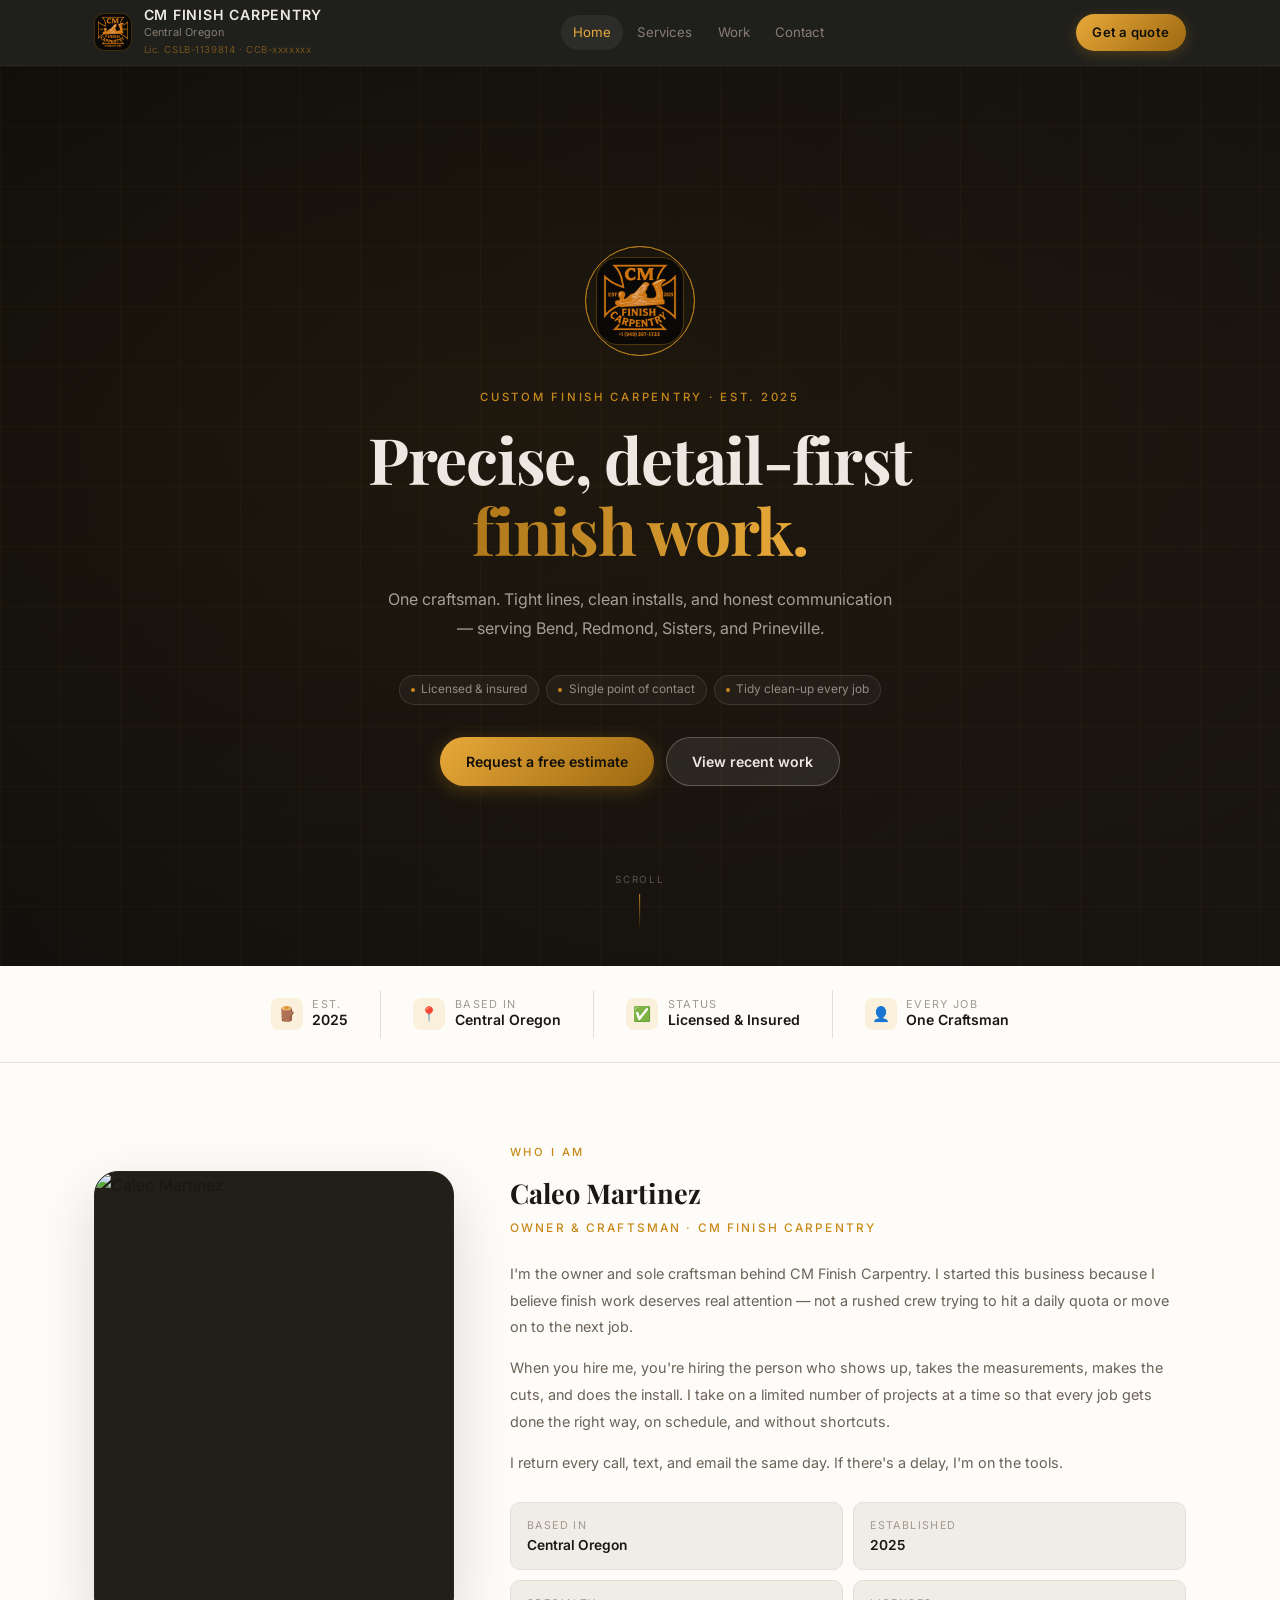
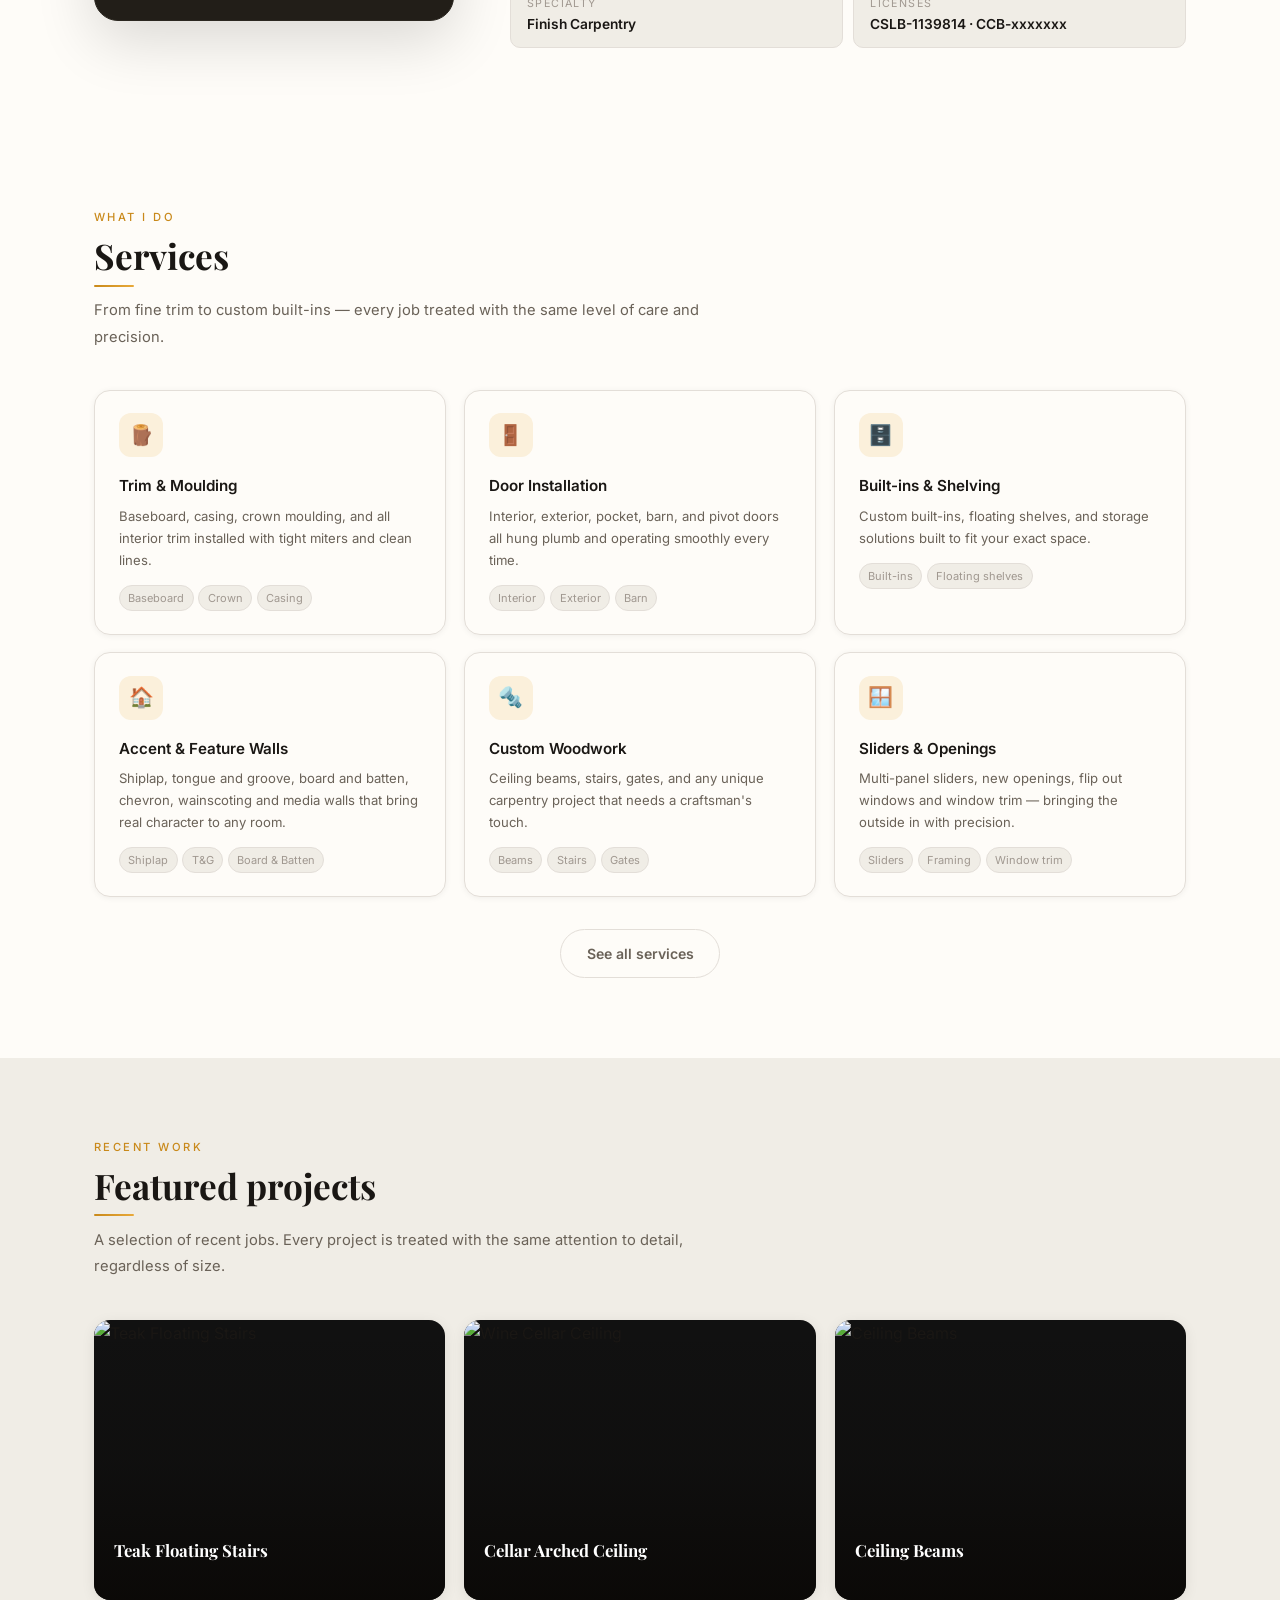
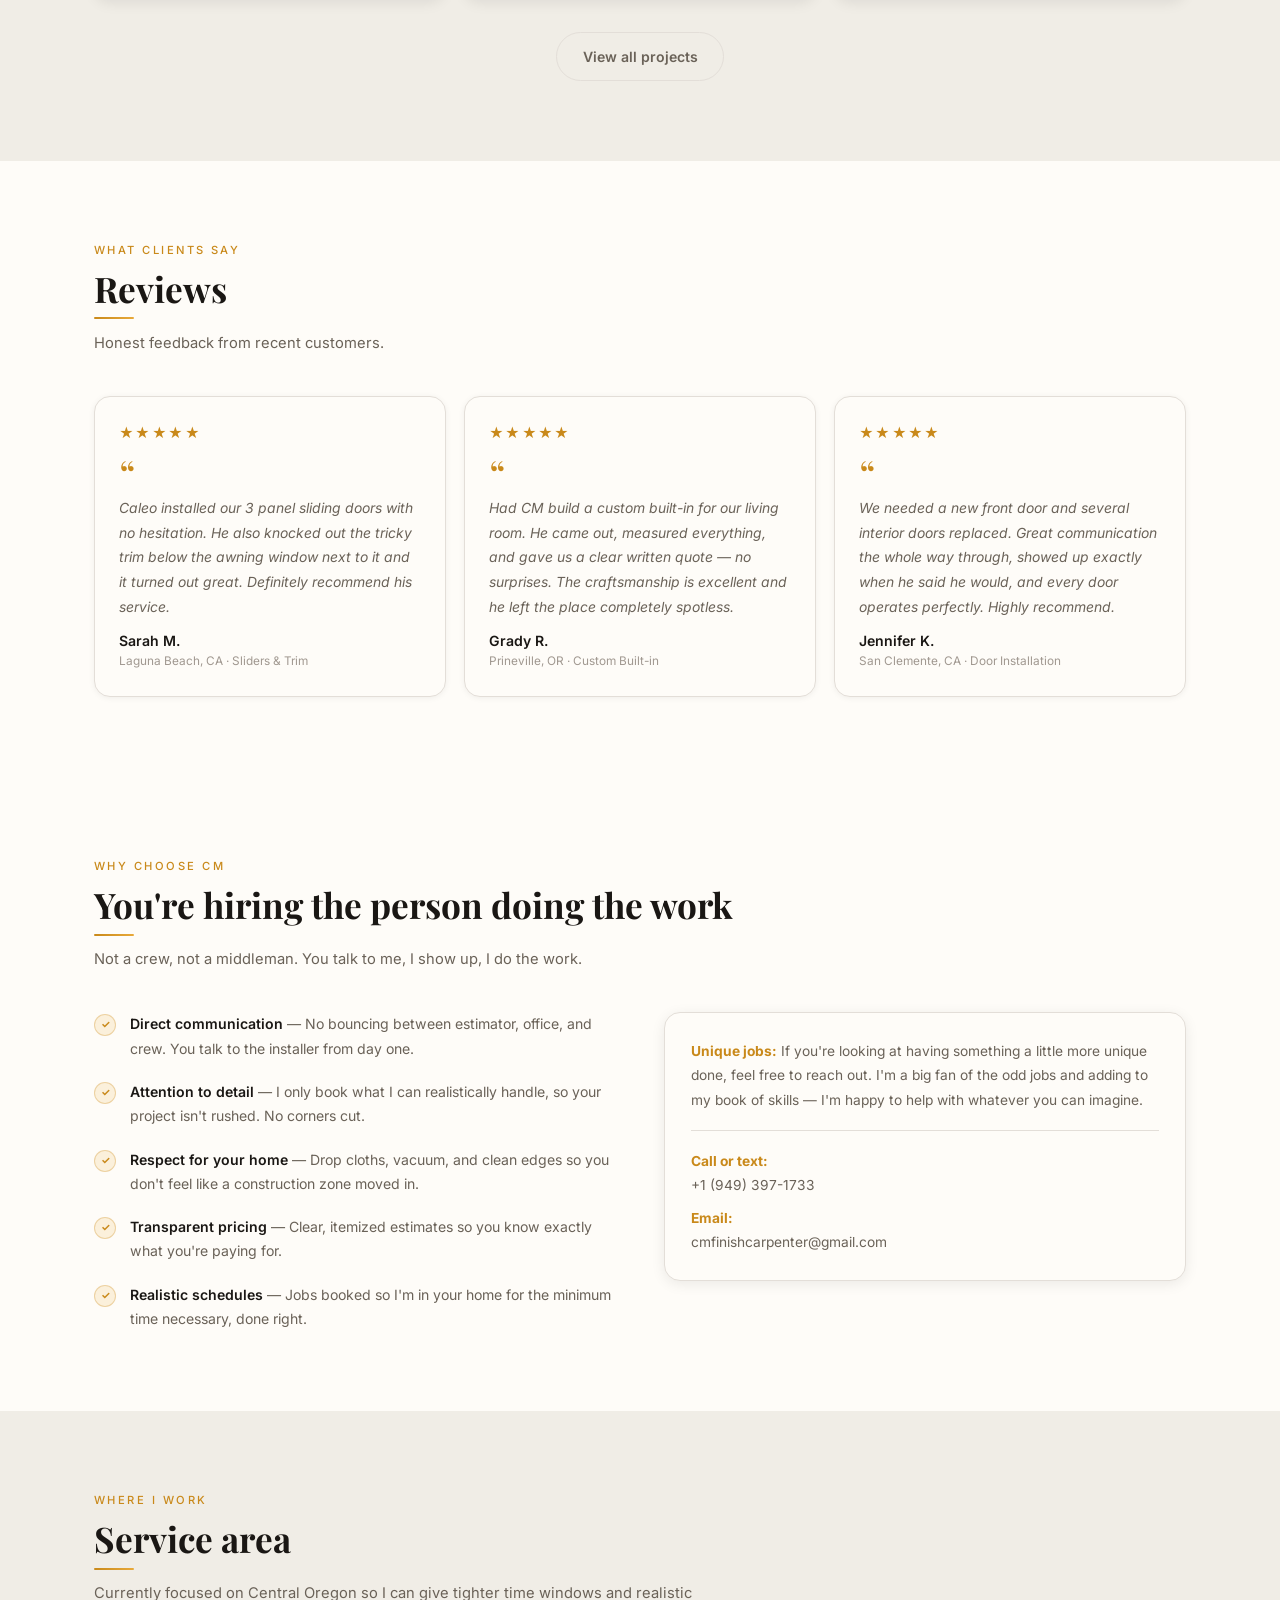
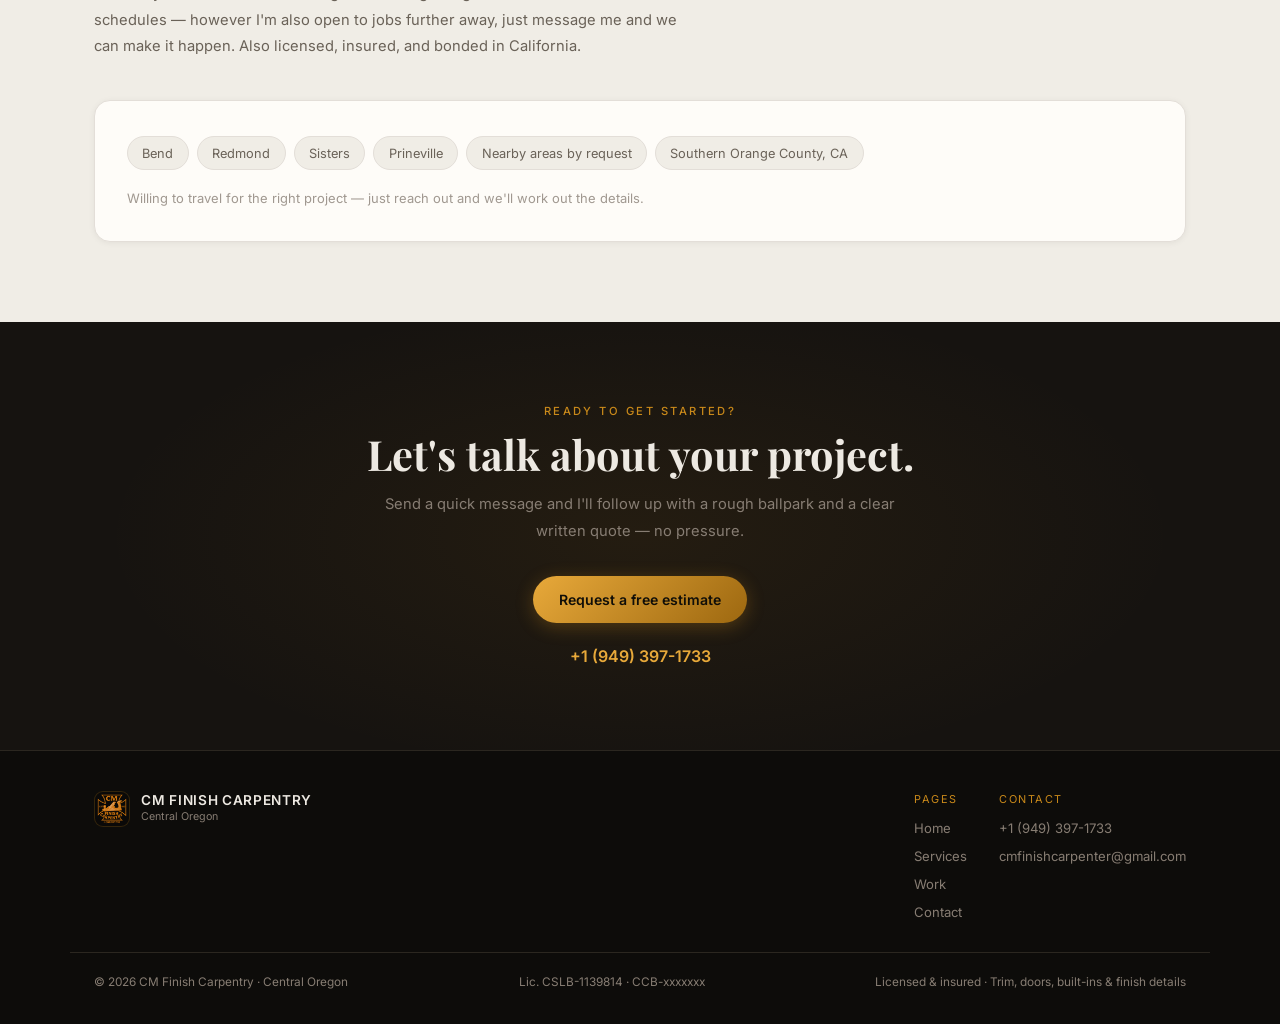
==== index.html @ b4d0bf64 "Add files via upload" ====
<!DOCTYPE html>
<html lang="en">
<head>
  <meta charset="UTF-8" />
  <meta name="viewport" content="width=device-width, initial-scale=1" />
  <title>CM Finish Carpentry | Central Oregon</title>
  <meta name="description" content="CM Finish Carpentry — custom finish carpentry for homes in Bend, Redmond, Sisters, and Prineville. Trim, doors, built-ins, and detail work by a single craftsman." />
  <link rel="icon" type="image/png" href="favicon.png">
  <link rel="icon" type="image/x-icon" href="favicon.ico">
  <link rel="preconnect" href="https://fonts.googleapis.com">
  <link rel="preconnect" href="https://fonts.gstatic.com" crossorigin>
  <link href="https://fonts.googleapis.com/css2?family=Playfair+Display:ital,wght@0,600;0,700;1,600&family=Inter:wght@300;400;500;600&display=swap" rel="stylesheet">
  <link rel="stylesheet" href="style.css">
</head>
<body>

<!-- ── HEADER ── -->
<header class="site-header">
  <div class="nav-inner">
    <a class="nav-brand" href="index.html">
      <div class="nav-brand-logo"><img src="logo.png" alt="CM Finish Carpentry"></div>
      <div>
        <div class="nav-brand-name">CM Finish Carpentry</div>
        <div class="nav-brand-region">Central Oregon</div>
        <div class="nav-brand-lic">Lic. CSLB-1139814 &middot; CCB-xxxxxxx</div>
      </div>
    </a>
    <nav>
      <ul>
        <li><a href="index.html">Home</a></li>
        <li><a href="services.html">Services</a></li>
        <li><a href="portfolio.html">Work</a></li>
        <li><a href="contact.html">Contact</a></li>
      </ul>
    </nav>
    <a href="contact.html" class="nav-cta">Get a quote</a>
    <button class="hamburger" id="hamburger" aria-label="Menu" aria-expanded="false">
      <span></span><span></span><span></span>
    </button>
  </div>
  <div class="mobile-menu" id="mobile-menu">
    <a href="index.html">Home</a>
    <a href="services.html">Services</a>
    <a href="portfolio.html">Work</a>
    <a href="contact.html">Get a Quote</a>
  </div>
</header>

<!-- ── HERO ── -->
<section class="hero">
  <div class="hero-grid-lines"></div>

  <div class="hero-inner">
    <div class="hero-logo-wrap">
      <span class="hero-ring"></span>
      <span class="hero-ring"></span>
      <span class="hero-ring"></span>
      <div class="hero-logo-img">
        <img src="logo.png" alt="CM Finish Carpentry logo">
      </div>
    </div>

    <p class="hero-eyebrow">Custom Finish Carpentry &middot; Est. 2025</p>

    <h1 class="hero-h1">
      <span class="hero-line-1">Precise, detail-first</span>
      <span class="hero-line-2">finish work.</span>
    </h1>

    <p class="hero-sub">
      One craftsman. Tight lines, clean installs, and honest communication —
      serving Bend, Redmond, Sisters, and Prineville.
    </p>

    <div class="hero-pills">
      <span class="hero-pill"><span class="hero-pill-dot"></span>Licensed &amp; insured</span>
      <span class="hero-pill"><span class="hero-pill-dot"></span>Single point of contact</span>
      <span class="hero-pill"><span class="hero-pill-dot"></span>Tidy clean-up every job</span>
    </div>

    <div class="hero-actions">
      <a href="contact.html" class="btn btn-gold btn-gold-pulse">Request a free estimate</a>
      <a href="portfolio.html" class="btn btn-outline-white">View recent work</a>
    </div>
  </div>

  <div class="hero-scroll">
    <span class="scroll-label">Scroll</span>
    <span class="scroll-line"></span>
  </div>
</section>

<!-- ── STATS STRIP ── -->
<div class="stats-strip">
  <div class="stats-inner">
    <div class="stat-item reveal">
      <div class="stat-icon">🪵</div>
      <div>
        <div class="stat-text-label">Est.</div>
        <div class="stat-text-value">2025</div>
      </div>
    </div>
    <div class="stat-item reveal reveal-d1">
      <div class="stat-icon">📍</div>
      <div>
        <div class="stat-text-label">Based in</div>
        <div class="stat-text-value">Central Oregon</div>
      </div>
    </div>
    <div class="stat-item reveal reveal-d2">
      <div class="stat-icon">✅</div>
      <div>
        <div class="stat-text-label">Status</div>
        <div class="stat-text-value">Licensed &amp; Insured</div>
      </div>
    </div>
    <div class="stat-item reveal reveal-d3">
      <div class="stat-icon">👤</div>
      <div>
        <div class="stat-text-label">Every job</div>
        <div class="stat-text-value">One Craftsman</div>
      </div>
    </div>
  </div>
</div>

<!-- ── ABOUT ── -->
<section class="section section--white">
  <div class="container">
    <div class="about-grid">

      <div class="about-photo-wrap reveal">
        <div class="about-photo">
          <img src="images/your-photo.jpg" alt="Caleo Martinez">
        </div>
      </div>

      <div class="reveal reveal-d2">
        <p class="section-label">Who I am</p>
        <div class="about-name">Caleo Martinez</div>
        <div class="about-role">Owner &amp; Craftsman · CM Finish Carpentry</div>

        <p class="about-bio">
          I'm the owner and sole craftsman behind CM Finish Carpentry. I started this business because I believe finish work deserves real attention — not a rushed crew trying to hit a daily quota or move on to the next job.
        </p>
        <p class="about-bio">
          When you hire me, you're hiring the person who shows up, takes the measurements, makes the cuts, and does the install. I take on a limited number of projects at a time so that every job gets done the right way, on schedule, and without shortcuts.
        </p>
        <p class="about-bio">
          I return every call, text, and email the same day. If there's a delay, I'm on the tools.
        </p>

        <div class="about-facts">
          <div class="about-fact">
            <div class="about-fact-label">Based in</div>
            <div class="about-fact-value">Central Oregon</div>
          </div>
          <div class="about-fact">
            <div class="about-fact-label">Established</div>
            <div class="about-fact-value">2025</div>
          </div>
          <div class="about-fact">
            <div class="about-fact-label">Specialty</div>
            <div class="about-fact-value">Finish Carpentry</div>
          </div>
          <div class="about-fact">
            <div class="about-fact-label">Licenses</div>
            <div class="about-fact-value">CSLB-1139814 &middot; CCB-xxxxxxx</div>
          </div>
        </div>
      </div>

    </div>
  </div>
</section>

<!-- ── SERVICES PREVIEW ── -->
<section class="section section--white">
  <div class="container">
    <div class="section-header reveal">
      <p class="section-label">What I do</p>
      <h2 class="section-title">Services</h2>
      <p class="section-sub">From fine trim to custom built-ins — every job treated with the same level of care and precision.</p>
    </div>

    <div class="services-grid">
      <div class="service-card reveal reveal-d1">
        <div class="service-card-icon">🪵</div>
        <div class="service-card-name">Trim &amp; Moulding</div>
        <div class="service-card-desc">Baseboard, casing, crown moulding, and all interior trim installed with tight miters and clean lines.</div>
        <div class="service-card-tags">
          <span class="tag">Baseboard</span><span class="tag">Crown</span><span class="tag">Casing</span>
        </div>
      </div>
      <div class="service-card reveal reveal-d2">
        <div class="service-card-icon">🚪</div>
        <div class="service-card-name">Door Installation</div>
        <div class="service-card-desc">Interior, exterior, pocket, barn, and pivot doors all hung plumb and operating smoothly every time.</div>
        <div class="service-card-tags">
          <span class="tag">Interior</span><span class="tag">Exterior</span><span class="tag">Barn</span>
        </div>
      </div>
      <div class="service-card reveal reveal-d3">
        <div class="service-card-icon">🗄️</div>
        <div class="service-card-name">Built-ins &amp; Shelving</div>
        <div class="service-card-desc">Custom built-ins, floating shelves, and storage solutions built to fit your exact space.</div>
        <div class="service-card-tags">
          <span class="tag">Built-ins</span><span class="tag">Floating shelves</span>
        </div>
      </div>
      <div class="service-card reveal reveal-d1">
        <div class="service-card-icon">🏠</div>
        <div class="service-card-name">Accent &amp; Feature Walls</div>
        <div class="service-card-desc">Shiplap, tongue and groove, board and batten, chevron, wainscoting and media walls that bring real character to any room.</div>
        <div class="service-card-tags">
          <span class="tag">Shiplap</span><span class="tag">T&amp;G</span><span class="tag">Board &amp; Batten</span>
        </div>
      </div>
      <div class="service-card reveal reveal-d2">
        <div class="service-card-icon">🔩</div>
        <div class="service-card-name">Custom Woodwork</div>
        <div class="service-card-desc">Ceiling beams, stairs, gates, and any unique carpentry project that needs a craftsman's touch.</div>
        <div class="service-card-tags">
          <span class="tag">Beams</span><span class="tag">Stairs</span><span class="tag">Gates</span>
        </div>
      </div>
      <div class="service-card reveal reveal-d3">
        <div class="service-card-icon">🪟</div>
        <div class="service-card-name">Sliders &amp; Openings</div>
        <div class="service-card-desc">Multi-panel sliders, new openings, flip out windows and window trim — bringing the outside in with precision.</div>
        <div class="service-card-tags">
          <span class="tag">Sliders</span><span class="tag">Framing</span><span class="tag">Window trim</span>
        </div>
      </div>
    </div>

    <div style="text-align:center; margin-top:2rem;" class="reveal">
      <a href="services.html" class="btn btn-outline-dark">See all services</a>
    </div>
  </div>
</section>

<!-- ── FEATURED WORK ── -->
<section class="section section--alt">
  <div class="container">
    <div class="section-header reveal">
      <p class="section-label">Recent work</p>
      <h2 class="section-title">Featured projects</h2>
      <p class="section-sub">A selection of recent jobs. Every project is treated with the same attention to detail, regardless of size.</p>
    </div>

    <div class="featured-grid">
      <a href="portfolio.html" class="featured-card reveal reveal-d1">
        <img class="featured-card-img" src="images/firststair.jpg" alt="Teak Floating Stairs">
        <div class="featured-card-overlay">
          <div class="featured-card-title">Teak Floating Stairs</div>
          <div class="featured-card-sub">Lock-mitered teak treads with West System epoxy</div>
        </div>
        <div class="featured-card-arrow">→</div>
      </a>
      <a href="portfolio.html" class="featured-card reveal reveal-d2">
        <img class="featured-card-img" src="images/cellar-left.jpg" alt="Wine Cellar Ceiling">
        <div class="featured-card-overlay">
          <div class="featured-card-title">Cellar Arched Ceiling</div>
          <div class="featured-card-sub">White oak tongue &amp; groove arched ceiling</div>
        </div>
        <div class="featured-card-arrow">→</div>
      </a>
      <a href="portfolio.html" class="featured-card reveal reveal-d3">
        <img class="featured-card-img" src="images/beam-second.jpg" alt="Ceiling Beams">
        <div class="featured-card-overlay">
          <div class="featured-card-title">Ceiling Beams</div>
          <div class="featured-card-sub">Stain-grade Douglas fir with compound miters</div>
        </div>
        <div class="featured-card-arrow">→</div>
      </a>
    </div>

    <div style="text-align:center; margin-top:2rem;" class="reveal">
      <a href="portfolio.html" class="btn btn-outline-dark">View all projects</a>
    </div>
  </div>
</section>

<!-- ── TESTIMONIALS ── -->
<section class="section section--white">
  <div class="container">
    <div class="section-header reveal">
      <p class="section-label">What clients say</p>
      <h2 class="section-title">Reviews</h2>
      <p class="section-sub">Honest feedback from recent customers.</p>
    </div>

    <div class="testimonials-grid">

      <div class="testimonial-card reveal reveal-d1">
        <div class="stars">★★★★★</div>
        <p class="testimonial-quote">Caleo installed our 3 panel sliding doors with no hesitation. He also knocked out the tricky trim below the awning window next to it and it turned out great. Definitely recommend his service.</p>
        <div>
          <div class="testimonial-name">Sarah M.</div>
          <div class="testimonial-detail">Laguna Beach, CA &middot; Sliders &amp; Trim</div>
        </div>
      </div>

      <div class="testimonial-card reveal reveal-d2">
        <div class="stars">★★★★★</div>
        <p class="testimonial-quote">Had CM build a custom built-in for our living room. He came out, measured everything, and gave us a clear written quote — no surprises. The craftsmanship is excellent and he left the place completely spotless.</p>
        <div>
          <div class="testimonial-name">Grady R.</div>
          <div class="testimonial-detail">Prineville, OR &middot; Custom Built-in</div>
        </div>
      </div>

      <div class="testimonial-card reveal reveal-d3">
        <div class="stars">★★★★★</div>
        <p class="testimonial-quote">We needed a new front door and several interior doors replaced. Great communication the whole way through, showed up exactly when he said he would, and every door operates perfectly. Highly recommend.</p>
        <div>
          <div class="testimonial-name">Jennifer K.</div>
          <div class="testimonial-detail">San Clemente, CA &middot; Door Installation</div>
        </div>
      </div>

    </div>
  </div>
</section>

<!-- ── WHY CM ── -->
<section class="section section--white">
  <div class="container">
    <div class="section-header reveal">
      <p class="section-label">Why choose CM</p>
      <h2 class="section-title">You're hiring the person doing the work</h2>
      <p class="section-sub">Not a crew, not a middleman. You talk to me, I show up, I do the work.</p>
    </div>

    <div class="why-grid">
      <ul class="check-list">
        <li class="reveal">
          <span class="check-icon">✓</span>
          <span><strong>Direct communication</strong> — No bouncing between estimator, office, and crew. You talk to the installer from day one.</span>
        </li>
        <li class="reveal reveal-d1">
          <span class="check-icon">✓</span>
          <span><strong>Attention to detail</strong> — I only book what I can realistically handle, so your project isn't rushed. No corners cut.</span>
        </li>
        <li class="reveal reveal-d2">
          <span class="check-icon">✓</span>
          <span><strong>Respect for your home</strong> — Drop cloths, vacuum, and clean edges so you don't feel like a construction zone moved in.</span>
        </li>
        <li class="reveal reveal-d3">
          <span class="check-icon">✓</span>
          <span><strong>Transparent pricing</strong> — Clear, itemized estimates so you know exactly what you're paying for.</span>
        </li>
        <li class="reveal reveal-d4">
          <span class="check-icon">✓</span>
          <span><strong>Realistic schedules</strong> — Jobs booked so I'm in your home for the minimum time necessary, done right.</span>
        </li>
      </ul>

      <div class="aside-box reveal reveal-d2">
        <p><strong>Unique jobs:</strong> If you're looking at having something a little more unique done, feel free to reach out.
          I'm a big fan of the odd jobs and adding to my book of skills — I'm happy to help with whatever you can imagine.</p>
        <div class="aside-divider"></div>
        <p>
          <strong>Call or text:</strong><br>
          <a href="tel:+19493971733" style="color:var(--muted);">+1 (949) 397-1733</a>
        </p>
        <p style="margin-top:0.5rem;">
          <strong>Email:</strong><br>
          <a href="mailto:cmfinishcarpenter@gmail.com" style="color:var(--muted);">cmfinishcarpenter@gmail.com</a>
        </p>
      </div>
    </div>
  </div>
</section>

<!-- ── SERVICE AREA ── -->
<section class="section section--alt">
  <div class="container">
    <div class="section-header reveal">
      <p class="section-label">Where I work</p>
      <h2 class="section-title">Service area</h2>
      <p class="section-sub">Currently focused on Central Oregon so I can give tighter time windows and realistic schedules — however I'm also open to jobs further away, just message me and we can make it happen. Also licensed, insured, and bonded in California.</p>
    </div>

    <div class="area-block reveal">
      <div class="area-badges">
        <span class="area-badge">Bend</span>
        <span class="area-badge">Redmond</span>
        <span class="area-badge">Sisters</span>
        <span class="area-badge">Prineville</span>
        <span class="area-badge">Nearby areas by request</span>
        <span class="area-badge">Southern Orange County, CA</span>
      </div>
      <p class="area-note">Willing to travel for the right project — just reach out and we'll work out the details.</p>
    </div>
  </div>
</section>

<!-- ── CTA BANNER ── -->
<section class="cta-banner">
  <div class="container">
    <p class="section-label" style="color:var(--gold);">Ready to get started?</p>
    <h2 class="cta-title reveal">Let's talk about your project.</h2>
    <p class="cta-sub reveal">Send a quick message and I'll follow up with a rough ballpark and a clear written quote — no pressure.</p>
    <div class="reveal">
      <a href="contact.html" class="btn btn-gold btn-gold-pulse">Request a free estimate</a>
      <a href="tel:+19493971733" class="cta-phone">+1 (949) 397-1733</a>
    </div>
  </div>
</section>

<!-- ── FOOTER ── -->
<footer>
  <div class="footer-inner">
    <div>
      <div class="footer-brand">
        <div class="footer-logo"><img src="logo.png" alt="CM Finish Carpentry"></div>
        <div>
          <div class="footer-brand-name">CM Finish Carpentry</div>
          <div class="footer-brand-region">Central Oregon</div>
        </div>
      </div>
    </div>
    <div class="footer-links">
      <div class="footer-links-title">Pages</div>
      <a href="index.html">Home</a>
      <a href="services.html">Services</a>
      <a href="portfolio.html">Work</a>
      <a href="contact.html">Contact</a>
    </div>
    <div class="footer-contact">
      <div class="footer-contact-title">Contact</div>
      <a href="tel:+19493971733">+1 (949) 397-1733</a>
      <a href="mailto:cmfinishcarpenter@gmail.com">cmfinishcarpenter@gmail.com</a>
    </div>
  </div>
  <div class="footer-bottom">
    <span>&copy; <span id="year"></span> CM Finish Carpentry &middot; Central Oregon</span>
    <span>Lic. CSLB-1139814 &middot; CCB-xxxxxxx</span>
    <span>Licensed &amp; insured &middot; Trim, doors, built-ins &amp; finish details</span>
  </div>
</footer>

<script src="main.js"></script>
</body>
</html>
---- style.css ----
/* ═══════════════════════════════════════════════
   CM Finish Carpentry — style.css
   ═══════════════════════════════════════════════ */

:root {
  /* Light surfaces */
  --bg:        #F8F5F0;
  --bg-alt:    #F0EDE6;
  --surface:   #FEFCF8;

  /* Dark (nav, hero, footer) */
  --dark:      #0D0C0A;
  --dark-2:    #161310;
  --dark-3:    #221E18;
  --dark-4:    #2E2920;

  /* Text */
  --text:      #1A1714;
  --muted:     #6A6258;
  --subtle:    #A09890;
  --on-dark:   #EDE9E2;
  --muted-dk:  #877D73;

  /* Gold — pulled directly from logo */
  --gold:      #C9891A;
  --gold-lt:   #E8A93A;
  --gold-dk:   #9D6810;
  --gold-pale: #FBF0DB;

  /* Borders */
  --border:    #E3DED8;
  --border-dk: #2B2720;

  /* Shadows */
  --sh-xs: 0 1px 6px  rgba(0,0,0,.06);
  --sh-sm: 0 3px 14px rgba(0,0,0,.08);
  --sh:    0 8px 32px rgba(0,0,0,.10);
  --sh-lg: 0 20px 60px rgba(0,0,0,.14);

  /* Shape */
  --r:    16px;
  --r-sm: 10px;
  --r-lg: 24px;

  /* Layout */
  --max: 1140px;
  --nav-h: 66px;
}

/* ── RESET ── */
*, *::before, *::after { box-sizing: border-box; margin: 0; padding: 0; }
html { scroll-behavior: smooth; font-size: 16px; }
body {
  font-family: 'Inter', system-ui, sans-serif;
  background: var(--bg);
  color: var(--text);
  line-height: 1.65;
  -webkit-font-smoothing: antialiased;
  overflow-x: hidden;
}
img { max-width: 100%; display: block; }
a   { color: inherit; text-decoration: none; }

/* ── TYPOGRAPHY ── */
.serif { font-family: 'Playfair Display', serif; }

h1, h2, h3 {
  font-family: 'Playfair Display', serif;
  font-weight: 700;
  line-height: 1.15;
}

/* ── LAYOUT ── */
.container {
  max-width: var(--max);
  margin: 0 auto;
  padding-inline: 1.5rem;
}

.section { padding: 5rem 0; }
.section--alt { background: var(--bg-alt); }
.section--white { background: var(--surface); }

.section-label {
  font-size: 0.7rem;
  font-weight: 500;
  text-transform: uppercase;
  letter-spacing: 0.22em;
  color: var(--gold);
  margin-bottom: 0.6rem;
}

.section-title {
  font-size: clamp(1.6rem, 3.5vw, 2.2rem);
  color: var(--text);
  margin-bottom: 0.65rem;
  position: relative;
  display: inline-block;
}

.section-title::after {
  content: '';
  display: block;
  height: 2px;
  width: 0;
  background: linear-gradient(90deg, var(--gold), var(--gold-lt));
  border-radius: 2px;
  margin-top: 0.5rem;
  transition: width 0.7s ease 0.25s;
}

.section-title.in::after { width: 2.5rem; }

.section-sub {
  font-size: 0.92rem;
  color: var(--muted);
  max-width: 38rem;
  line-height: 1.8;
}

.section-header { margin-bottom: 2.5rem; }

/* ── BUTTONS ── */
.btn {
  display: inline-flex;
  align-items: center;
  gap: 0.45rem;
  padding: 0.75rem 1.6rem;
  border-radius: 999px;
  font-size: 0.88rem;
  font-weight: 600;
  font-family: 'Inter', sans-serif;
  cursor: pointer;
  border: none;
  transition: transform 0.14s ease, box-shadow 0.14s ease, background 0.14s ease;
  white-space: nowrap;
}

.btn-gold {
  background: linear-gradient(135deg, var(--gold-lt) 0%, var(--gold-dk) 100%);
  color: #100e08;
  box-shadow: 0 4px 18px rgba(201,137,26,.30);
}
.btn-gold:hover {
  transform: translateY(-2px);
  box-shadow: 0 8px 28px rgba(201,137,26,.48);
}

.btn-gold-pulse {
  animation: btnPulse 2.5s ease-in-out infinite;
}
@keyframes btnPulse {
  0%, 100% { box-shadow: 0 4px 18px rgba(201,137,26,.30); }
  50%       { box-shadow: 0 4px 28px rgba(201,137,26,.60); }
}

.btn-outline-dark {
  background: transparent;
  border: 1.5px solid var(--border);
  color: var(--muted);
}
.btn-outline-dark:hover {
  border-color: var(--gold);
  color: var(--text);
  background: var(--gold-pale);
}

.btn-outline-white {
  background: rgba(255,255,255,0.08);
  border: 1.5px solid rgba(237,233,226,.25);
  color: var(--on-dark);
  backdrop-filter: blur(4px);
}
.btn-outline-white:hover {
  background: rgba(255,255,255,0.14);
  border-color: var(--gold-lt);
  color: #fff;
}

.btn-ghost-gold {
  background: transparent;
  border: 1.5px solid var(--gold);
  color: var(--gold);
}
.btn-ghost-gold:hover {
  background: var(--gold);
  color: #100e08;
}

/* ── HEADER ── */
.site-header {
  position: sticky;
  top: 0;
  z-index: 200;
  height: var(--nav-h);
  background: rgba(13,12,10,.92);
  border-bottom: 1px solid var(--border-dk);
  backdrop-filter: blur(18px);
  -webkit-backdrop-filter: blur(18px);
  transition: background 0.3s;
}

.site-header.scrolled {
  background: rgba(13,12,10,.98);
}

.nav-inner {
  max-width: var(--max);
  margin: 0 auto;
  padding-inline: 1.5rem;
  height: 100%;
  display: flex;
  align-items: center;
  justify-content: space-between;
  gap: 1rem;
}

.nav-brand {
  display: flex;
  align-items: center;
  gap: 0.72rem;
  flex-shrink: 0;
}

.nav-brand-logo {
  width: 38px;
  height: 38px;
  border-radius: 10px;
  overflow: hidden;
  border: 1px solid rgba(201,137,26,.28);
  background: #0a0908;
  flex-shrink: 0;
}
.nav-brand-logo img { width: 100%; height: 100%; object-fit: contain; }

.nav-brand-name {
  font-size: 0.88rem;
  font-weight: 600;
  letter-spacing: 0.055em;
  text-transform: uppercase;
  color: var(--on-dark);
  line-height: 1.2;
}

.nav-brand-region {
  font-size: 0.68rem;
  color: var(--muted-dk);
  letter-spacing: 0.02em;
}

.nav-brand-lic {
  font-size: 0.6rem;
  color: rgba(201,137,26,.5);
  letter-spacing: 0.06em;
  margin-top: 0.05rem;
}

nav ul {
  list-style: none;
  display: flex;
  gap: 0.1rem;
}

nav a {
  display: block;
  padding: 0.38rem 0.75rem;
  border-radius: 999px;
  font-size: 0.83rem;
  color: var(--muted-dk);
  transition: color 0.15s, background 0.15s;
}

nav a:hover, nav a.active {
  color: var(--on-dark);
  background: rgba(255,255,255,.06);
}

nav a.active { color: var(--gold-lt); }

.nav-cta {
  padding: 0.46rem 1.05rem;
  border-radius: 999px;
  border: none;
  background: linear-gradient(135deg, var(--gold-lt), var(--gold-dk));
  color: #0f0e08;
  font-size: 0.82rem;
  font-weight: 600;
  font-family: 'Inter', sans-serif;
  cursor: pointer;
  letter-spacing: 0.02em;
  box-shadow: 0 3px 14px rgba(201,137,26,.28);
  transition: transform 0.12s, box-shadow 0.12s;
  white-space: nowrap;
  flex-shrink: 0;
}
.nav-cta:hover {
  transform: translateY(-1px);
  box-shadow: 0 6px 22px rgba(201,137,26,.44);
}

/* Hamburger */
.hamburger {
  display: none;
  flex-direction: column;
  gap: 5px;
  cursor: pointer;
  padding: 0.4rem;
  border: none;
  background: none;
  flex-shrink: 0;
}
.hamburger span {
  display: block;
  width: 22px;
  height: 2px;
  background: var(--on-dark);
  border-radius: 2px;
  transition: all 0.24s;
}
.hamburger.open span:nth-child(1) { transform: translateY(7px) rotate(45deg); }
.hamburger.open span:nth-child(2) { opacity: 0; transform: scaleX(0); }
.hamburger.open span:nth-child(3) { transform: translateY(-7px) rotate(-45deg); }

.mobile-menu {
  display: none;
  flex-direction: column;
  background: var(--dark-2);
  border-bottom: 1px solid var(--border-dk);
  padding: 0.75rem 1.5rem 1.1rem;
}
.mobile-menu.open { display: flex; }
.mobile-menu a {
  display: block;
  padding: 0.65rem 0;
  font-size: 0.9rem;
  color: var(--muted-dk);
  border-bottom: 1px solid var(--border-dk);
  transition: color 0.14s;
}
.mobile-menu a:hover, .mobile-menu a.active { color: var(--gold-lt); }
.mobile-menu a:last-child { border-bottom: none; }

/* ── HERO (Homepage) ── */
.hero {
  position: relative;
  min-height: 100vh;
  min-height: 100svh;
  display: flex;
  flex-direction: column;
  align-items: center;
  justify-content: center;
  text-align: center;
  overflow: hidden;
  background: var(--dark);
}

/* Animated background */
.hero::before {
  content: '';
  position: absolute;
  inset: 0;
  background:
    radial-gradient(ellipse 80% 60% at 20% 20%, rgba(201,137,26,.07) 0%, transparent 60%),
    radial-gradient(ellipse 60% 80% at 80% 80%, rgba(201,137,26,.05) 0%, transparent 60%),
    linear-gradient(135deg, #0D0C0A, #181410, #0D0C0A);
  background-size: 200% 200%;
  animation: bgDrift 10s ease-in-out infinite alternate;
  z-index: 0;
}

@keyframes bgDrift {
  0%   { background-position: 0% 0%;   }
  100% { background-position: 100% 100%; }
}

/* Decorative grid lines */
.hero-grid-lines {
  position: absolute;
  inset: 0;
  z-index: 0;
  opacity: 0.03;
  background-image:
    linear-gradient(var(--gold-lt) 1px, transparent 1px),
    linear-gradient(90deg, var(--gold-lt) 1px, transparent 1px);
  background-size: 60px 60px;
}

.hero-inner {
  position: relative;
  z-index: 2;
  display: flex;
  flex-direction: column;
  align-items: center;
  gap: 0;
  padding: 2rem 1.5rem;
  max-width: 780px;
}

/* Logo with pulse rings */
.hero-logo-wrap {
  position: relative;
  display: flex;
  align-items: center;
  justify-content: center;
  width: 110px;
  height: 110px;
  margin-bottom: 2rem;
}

.hero-logo-img {
  width: 88px;
  height: 88px;
  border-radius: 22px;
  overflow: hidden;
  border: 1.5px solid rgba(201,137,26,.35);
  background: #0a0908;
  position: relative;
  z-index: 2;
  animation: logoEntrance 0.8s ease both;
}
.hero-logo-img img { width: 100%; height: 100%; object-fit: contain; }

@keyframes logoEntrance {
  from { opacity: 0; transform: scale(0.82); }
  to   { opacity: 1; transform: scale(1); }
}

.hero-ring {
  position: absolute;
  inset: 0;
  border-radius: 50%;
  border: 1.5px solid rgba(201,137,26,.5);
  animation: ring 2.8s ease-out infinite;
}
.hero-ring:nth-child(2) { animation-delay: 0.9s; }
.hero-ring:nth-child(3) { animation-delay: 1.8s; }

@keyframes ring {
  0%   { transform: scale(0.9); opacity: 0.6; }
  100% { transform: scale(2.6); opacity: 0; }
}

/* Hero text */
.hero-eyebrow {
  font-size: 0.71rem;
  font-weight: 500;
  text-transform: uppercase;
  letter-spacing: 0.24em;
  color: var(--gold);
  margin-bottom: 1.1rem;
  animation: fadeUp 0.7s ease 0.5s both;
}

.hero-h1 {
  font-family: 'Playfair Display', serif;
  font-size: clamp(2.5rem, 7vw, 4rem);
  font-weight: 700;
  color: var(--on-dark);
  letter-spacing: -0.02em;
  margin-bottom: 1.25rem;
  line-height: 1.1;
}

.hero-line-1 {
  display: block;
  animation: fadeUp 0.7s ease 0.7s both;
}

.hero-line-2 {
  display: block;
  animation: fadeUp 0.7s ease 0.9s both;
  background: linear-gradient(90deg, var(--gold-dk) 0%, var(--gold-lt) 40%, var(--gold-dk) 80%);
  background-size: 200% auto;
  -webkit-background-clip: text;
  -webkit-text-fill-color: transparent;
  background-clip: text;
  animation: fadeUp 0.7s ease 0.9s both, goldShimmer 4s linear 1.6s infinite;
}

@keyframes goldShimmer {
  0%   { background-position: -200% center; }
  100% { background-position: 200% center; }
}

.hero-sub {
  font-size: 1rem;
  color: rgba(237,233,226,.65);
  max-width: 32rem;
  line-height: 1.8;
  margin-bottom: 2rem;
  animation: fadeUp 0.7s ease 1.1s both;
}

.hero-pills {
  display: flex;
  flex-wrap: wrap;
  justify-content: center;
  gap: 0.45rem;
  margin-bottom: 2rem;
  animation: fadeUp 0.7s ease 1.2s both;
}

.hero-pill {
  display: inline-flex;
  align-items: center;
  gap: 0.38rem;
  font-size: 0.74rem;
  padding: 0.28rem 0.7rem;
  border-radius: 999px;
  border: 1px solid rgba(237,233,226,.12);
  color: rgba(237,233,226,.55);
  background: rgba(255,255,255,.04);
}

.hero-pill-dot {
  width: 4px;
  height: 4px;
  border-radius: 50%;
  background: var(--gold);
  flex-shrink: 0;
}

.hero-actions {
  display: flex;
  flex-wrap: wrap;
  justify-content: center;
  gap: 0.75rem;
  animation: fadeUp 0.7s ease 1.35s both;
}

/* Scroll cue */
.hero-scroll {
  position: absolute;
  bottom: 2.25rem;
  left: 50%;
  transform: translateX(-50%);
  z-index: 2;
  display: flex;
  flex-direction: column;
  align-items: center;
  gap: 0.4rem;
  animation: fadeIn 1s ease 2s both;
}

.scroll-label {
  font-size: 0.62rem;
  text-transform: uppercase;
  letter-spacing: 0.18em;
  color: rgba(237,233,226,.3);
}

.scroll-line {
  width: 1px;
  height: 36px;
  background: linear-gradient(to bottom, var(--gold), transparent);
  animation: scrollPulse 1.8s ease-in-out infinite;
}

@keyframes scrollPulse {
  0%   { transform: scaleY(0);   transform-origin: top; opacity: 1; }
  50%  { transform: scaleY(1);   transform-origin: top; opacity: 1; }
  100% { transform: scaleY(1);   transform-origin: top; opacity: 0; }
}

/* ── PAGE HERO (inner pages) ── */
.page-hero {
  background: var(--dark);
  padding: 5rem 0 4rem;
  position: relative;
  overflow: hidden;
}

.page-hero::before {
  content: '';
  position: absolute;
  inset: 0;
  background: radial-gradient(ellipse 70% 100% at 15% 50%, rgba(201,137,26,.08) 0%, transparent 65%);
}

.page-hero .container { position: relative; z-index: 1; }

.page-hero-label {
  font-size: 0.7rem;
  font-weight: 500;
  text-transform: uppercase;
  letter-spacing: 0.22em;
  color: var(--gold);
  margin-bottom: 0.6rem;
}

.page-hero h1 {
  font-size: clamp(1.9rem, 5vw, 3rem);
  color: var(--on-dark);
  margin-bottom: 0.7rem;
}

.page-hero p {
  font-size: 0.92rem;
  color: var(--muted-dk);
  max-width: 38rem;
  line-height: 1.8;
}

/* ── STATS STRIP ── */
.stats-strip {
  background: var(--surface);
  border-bottom: 1px solid var(--border);
  padding: 1.5rem 0;
}

.stats-inner {
  max-width: var(--max);
  margin: 0 auto;
  padding-inline: 1.5rem;
  display: flex;
  flex-wrap: wrap;
  justify-content: center;
  gap: 0;
}

.stat-item {
  display: flex;
  align-items: center;
  gap: 0.6rem;
  padding: 0.5rem 2rem;
  border-right: 1px solid var(--border);
}
.stat-item:last-child { border-right: none; }

.stat-icon {
  width: 32px;
  height: 32px;
  border-radius: 8px;
  background: var(--gold-pale);
  display: flex;
  align-items: center;
  justify-content: center;
  font-size: 0.9rem;
  flex-shrink: 0;
}

.stat-text-label {
  font-size: 0.68rem;
  text-transform: uppercase;
  letter-spacing: 0.12em;
  color: var(--subtle);
  line-height: 1;
  margin-bottom: 0.18rem;
}

.stat-text-value {
  font-size: 0.88rem;
  font-weight: 600;
  color: var(--text);
  line-height: 1.2;
}

/* ── SERVICE CARDS ── */
.services-grid {
  display: grid;
  grid-template-columns: repeat(3, 1fr);
  gap: 1.1rem;
}

.service-card {
  background: var(--surface);
  border-radius: var(--r);
  border: 1px solid var(--border);
  padding: 1.4rem 1.5rem;
  box-shadow: var(--sh-xs);
  transition: transform 0.22s ease, box-shadow 0.22s ease, border-color 0.22s ease;
}

.service-card:hover {
  transform: translateY(-4px);
  box-shadow: var(--sh);
  border-color: rgba(201,137,26,.3);
}

.service-card-icon {
  width: 44px;
  height: 44px;
  border-radius: 12px;
  background: var(--gold-pale);
  display: flex;
  align-items: center;
  justify-content: center;
  font-size: 1.25rem;
  margin-bottom: 1rem;
}

.service-card-name {
  font-size: 0.95rem;
  font-weight: 600;
  margin-bottom: 0.38rem;
  color: var(--text);
}

.service-card-desc {
  font-size: 0.82rem;
  color: var(--muted);
  line-height: 1.7;
}

.service-card-tags {
  display: flex;
  flex-wrap: wrap;
  gap: 0.3rem;
  margin-top: 0.85rem;
}

.tag {
  font-size: 0.69rem;
  padding: 0.18rem 0.52rem;
  border-radius: 999px;
  border: 1px solid var(--border);
  color: var(--subtle);
  background: var(--bg-alt);
}

/* ── FEATURED WORK (homepage) ── */
.featured-grid {
  display: grid;
  grid-template-columns: repeat(3, 1fr);
  gap: 1.2rem;
}

.featured-card {
  border-radius: var(--r);
  overflow: hidden;
  box-shadow: var(--sh-sm);
  position: relative;
  cursor: pointer;
  background: #111;
}

.featured-card-img {
  width: 100%;
  height: 280px;
  object-fit: cover;
  display: block;
  transition: transform 0.5s ease;
}

.featured-card:hover .featured-card-img {
  transform: scale(1.06);
}

.featured-card-overlay {
  position: absolute;
  inset: 0;
  background: linear-gradient(to top, rgba(10,8,6,.88) 0%, rgba(10,8,6,.2) 50%, transparent 100%);
  display: flex;
  flex-direction: column;
  justify-content: flex-end;
  padding: 1.25rem 1.25rem 1.1rem;
  transition: opacity 0.3s;
}

.featured-card-title {
  font-family: 'Playfair Display', serif;
  font-size: 1.05rem;
  font-weight: 700;
  color: #fff;
  margin-bottom: 0.2rem;
  transform: translateY(6px);
  transition: transform 0.3s;
}

.featured-card:hover .featured-card-title {
  transform: translateY(0);
}

.featured-card-sub {
  font-size: 0.77rem;
  color: rgba(237,233,226,.65);
  opacity: 0;
  transform: translateY(8px);
  transition: opacity 0.3s 0.05s, transform 0.3s 0.05s;
}

.featured-card:hover .featured-card-sub {
  opacity: 1;
  transform: translateY(0);
}

.featured-card-arrow {
  position: absolute;
  top: 1rem;
  right: 1rem;
  width: 32px;
  height: 32px;
  border-radius: 50%;
  background: rgba(201,137,26,.0);
  border: 1px solid rgba(201,137,26,.0);
  display: flex;
  align-items: center;
  justify-content: center;
  color: var(--gold-lt);
  font-size: 0.85rem;
  transition: all 0.3s;
  opacity: 0;
}

.featured-card:hover .featured-card-arrow {
  opacity: 1;
  background: rgba(201,137,26,.15);
  border-color: rgba(201,137,26,.4);
}

/* ── WHY CM ── */
.why-grid {
  display: grid;
  grid-template-columns: 1fr 1fr;
  gap: 3rem;
  align-items: start;
}

.check-list {
  list-style: none;
  display: flex;
  flex-direction: column;
  gap: 1.2rem;
}

.check-list li {
  display: flex;
  gap: 0.9rem;
  font-size: 0.88rem;
  line-height: 1.72;
  color: var(--muted);
}

.check-icon {
  width: 22px;
  height: 22px;
  border-radius: 50%;
  background: var(--gold-pale);
  border: 1px solid rgba(201,137,26,.3);
  color: var(--gold);
  font-size: 0.66rem;
  font-weight: 700;
  display: flex;
  align-items: center;
  justify-content: center;
  flex-shrink: 0;
  margin-top: 2px;
}

.check-list strong { color: var(--text); font-weight: 600; }

.aside-box {
  background: var(--surface);
  border-radius: var(--r);
  border: 1px solid var(--border);
  padding: 1.6rem;
  box-shadow: var(--sh-sm);
}

.aside-box p { font-size: 0.86rem; color: var(--muted); line-height: 1.78; }
.aside-box p + p { margin-top: 0.8rem; }
.aside-box strong { color: var(--gold); }
.aside-divider { height: 1px; background: var(--border); margin: 1.1rem 0; }

/* ── ABOUT ── */
.about-grid {
  display: grid;
  grid-template-columns: 360px 1fr;
  gap: 3.5rem;
  align-items: center;
}

.about-photo {
  width: 100%;
  aspect-ratio: 4/5;
  border-radius: var(--r-lg);
  overflow: hidden;
  background: var(--dark-3);
  border: 1px solid var(--border-dk);
  display: flex;
  flex-direction: column;
  align-items: center;
  justify-content: center;
  box-shadow: var(--sh-lg);
  position: relative;
}

.about-photo img {
  width: 100%;
  height: 100%;
  object-fit: cover;
  display: block;
}

.about-photo-placeholder {
  display: flex;
  flex-direction: column;
  align-items: center;
  gap: 1rem;
  padding: 2rem;
  text-align: center;
}

.about-photo-logo {
  width: 70px;
  height: 70px;
  border-radius: 16px;
  overflow: hidden;
  border: 1px solid rgba(201,137,26,.28);
  background: #0a0908;
}
.about-photo-logo img { width: 100%; height: 100%; object-fit: contain; }

.about-photo-hint {
  font-size: 0.74rem;
  color: var(--muted-dk);
  opacity: 0.55;
  line-height: 1.5;
}

.about-name {
  font-family: 'Playfair Display', serif;
  font-size: 1.7rem;
  font-weight: 700;
  color: var(--text);
  margin-bottom: 0.2rem;
}

.about-role {
  font-size: 0.74rem;
  font-weight: 500;
  text-transform: uppercase;
  letter-spacing: 0.18em;
  color: var(--gold);
  margin-bottom: 1.4rem;
}

.about-bio {
  font-size: 0.9rem;
  color: var(--muted);
  line-height: 1.85;
  margin-bottom: 0.9rem;
}

.about-facts {
  display: grid;
  grid-template-columns: 1fr 1fr;
  gap: 0.65rem;
  margin-top: 1.6rem;
}

.about-fact {
  background: var(--bg-alt);
  border-radius: var(--r-sm);
  border: 1px solid var(--border);
  padding: 0.85rem 1rem;
}

.about-fact-label {
  font-size: 0.67rem;
  text-transform: uppercase;
  letter-spacing: 0.13em;
  color: var(--subtle);
  margin-bottom: 0.2rem;
}

.about-fact-value {
  font-size: 0.86rem;
  font-weight: 600;
  color: var(--text);
  line-height: 1.3;
}

/* ── TESTIMONIALS ── */
.testimonials-grid {
  display: grid;
  grid-template-columns: repeat(3, 1fr);
  gap: 1.1rem;
}

.testimonial-card {
  background: var(--surface);
  border-radius: var(--r);
  border: 1px solid var(--border);
  padding: 1.5rem;
  box-shadow: var(--sh-xs);
  display: flex;
  flex-direction: column;
  gap: 0.85rem;
  transition: transform 0.22s ease, box-shadow 0.22s ease, border-color 0.22s ease;
}

.testimonial-card:hover {
  transform: translateY(-3px);
  box-shadow: var(--sh);
  border-color: rgba(201,137,26,.25);
}

.stars {
  color: var(--gold);
  font-size: 0.88rem;
  letter-spacing: 0.1em;
}

.testimonial-quote {
  font-size: 0.87rem;
  color: var(--muted);
  line-height: 1.78;
  flex: 1;
  font-style: italic;
  position: relative;
  padding-top: 0.25rem;
}

.testimonial-quote::before {
  content: '\201C';
  font-family: 'Playfair Display', serif;
  font-size: 2.5rem;
  color: var(--gold);
  line-height: 0.6;
  display: block;
  margin-bottom: 0.6rem;
  font-style: normal;
}

.testimonial-name {
  font-size: 0.88rem;
  font-weight: 600;
  color: var(--text);
  line-height: 1.2;
}

.testimonial-detail {
  font-size: 0.74rem;
  color: var(--subtle);
  margin-top: 0.15rem;
}

.testimonials-note {
  text-align: center;
  margin-top: 1.5rem;
  font-size: 0.77rem;
  color: var(--subtle);
  font-style: italic;
}

/* ── SERVICE AREA ── */
.area-block {
  background: var(--surface);
  border-radius: var(--r);
  border: 1px solid var(--border);
  padding: 2rem;
  box-shadow: var(--sh-xs);
}

.area-badges {
  display: flex;
  flex-wrap: wrap;
  gap: 0.5rem;
  margin-top: 0.2rem;
}

.area-badge {
  font-size: 0.8rem;
  padding: 0.36rem 0.9rem;
  border-radius: 999px;
  border: 1px solid var(--border);
  color: var(--muted);
  background: var(--bg-alt);
  transition: border-color 0.15s, color 0.15s, background 0.15s;
}

.area-badge:hover {
  border-color: var(--gold);
  color: var(--text);
  background: var(--gold-pale);
}

.area-note {
  margin-top: 1.1rem;
  font-size: 0.81rem;
  color: var(--subtle);
  line-height: 1.65;
}

/* ── CTA BANNER ── */
.cta-banner {
  background: var(--dark-2);
  padding: 5rem 0;
  text-align: center;
  position: relative;
  overflow: hidden;
}

.cta-banner::before {
  content: '';
  position: absolute;
  inset: 0;
  background: radial-gradient(ellipse 60% 80% at 50% 50%, rgba(201,137,26,.08) 0%, transparent 70%);
  pointer-events: none;
}

.cta-banner .container { position: relative; z-index: 1; }

.cta-title {
  font-family: 'Playfair Display', serif;
  font-size: clamp(1.8rem, 4vw, 2.6rem);
  color: var(--on-dark);
  margin-bottom: 0.8rem;
}

.cta-sub {
  font-size: 0.92rem;
  color: var(--muted-dk);
  max-width: 34rem;
  margin: 0 auto 2rem;
  line-height: 1.8;
}

.cta-phone {
  display: block;
  font-size: 1rem;
  font-weight: 600;
  color: var(--gold-lt);
  margin-top: 1.25rem;
  transition: color 0.15s;
}
.cta-phone:hover { color: #fff; }

/* ── FULL PORTFOLIO ── */
.portfolio-grid {
  display: grid;
  grid-template-columns: repeat(3, 1fr);
  gap: 1.2rem;
}

.portfolio-card {
  background: var(--surface);
  border-radius: var(--r);
  border: 1px solid var(--border);
  overflow: hidden;
  box-shadow: var(--sh-sm);
  display: flex;
  flex-direction: column;
  transition: box-shadow 0.22s, border-color 0.22s;
}

.portfolio-card:hover {
  box-shadow: var(--sh);
  border-color: rgba(201,137,26,.2);
}

.job-slider {
  position: relative;
  height: 220px;
  background: #111;
  overflow: hidden;
  flex-shrink: 0;
}

.job-slide {
  position: absolute;
  inset: 0;
  opacity: 0;
  transition: opacity 0.38s ease;
}
.job-slide.active { opacity: 1; }

.job-slide img {
  width: 100%;
  height: 220px;
  object-fit: cover;
  display: block;
  transition: transform 0.4s ease;
}
.portfolio-card:hover .job-slide.active img { transform: scale(1.03); }

.card-body {
  padding: 1rem 1.1rem 1.1rem;
  flex: 1;
  display: flex;
  flex-direction: column;
}

.card-title {
  font-size: 0.92rem;
  font-weight: 600;
  color: var(--text);
  margin-bottom: 0.3rem;
}

.card-meta {
  font-size: 0.79rem;
  color: var(--muted);
  line-height: 1.65;
  flex: 1;
  margin-bottom: 0.8rem;
}

.job-controls {
  display: flex;
  justify-content: space-between;
  align-items: center;
}

.job-controls button {
  font-size: 0.76rem;
  padding: 0.24rem 0.62rem;
  border-radius: 999px;
  border: 1px solid var(--border);
  background: var(--bg-alt);
  color: var(--muted);
  cursor: pointer;
  font-family: 'Inter', sans-serif;
  transition: all 0.14s;
}
.job-controls button:hover {
  border-color: var(--gold);
  color: var(--gold);
  background: var(--gold-pale);
}

.job-count { font-size: 0.73rem; color: var(--subtle); }

/* ── SERVICES FULL PAGE ── */
.services-full-grid {
  display: grid;
  grid-template-columns: repeat(2, 1fr);
  gap: 1.25rem;
}

.service-full-card {
  background: var(--surface);
  border-radius: var(--r);
  border: 1px solid var(--border);
  padding: 1.75rem;
  box-shadow: var(--sh-xs);
  display: flex;
  gap: 1.25rem;
  transition: transform 0.22s ease, box-shadow 0.22s ease, border-color 0.22s ease;
}

.service-full-card:hover {
  transform: translateY(-3px);
  box-shadow: var(--sh);
  border-color: rgba(201,137,26,.28);
}

.service-full-icon {
  width: 50px;
  height: 50px;
  border-radius: 14px;
  background: var(--gold-pale);
  display: flex;
  align-items: center;
  justify-content: center;
  font-size: 1.4rem;
  flex-shrink: 0;
}

.service-full-body {}
.service-full-name {
  font-size: 1.02rem;
  font-weight: 600;
  color: var(--text);
  margin-bottom: 0.4rem;
}
.service-full-desc {
  font-size: 0.84rem;
  color: var(--muted);
  line-height: 1.72;
  margin-bottom: 0.7rem;
}

/* ── PROCESS STEPS ── */
.process-grid {
  display: grid;
  grid-template-columns: repeat(3, 1fr);
  gap: 1.5rem;
}

.process-step {
  text-align: center;
  padding: 1.75rem 1.25rem;
  background: var(--surface);
  border-radius: var(--r);
  border: 1px solid var(--border);
  position: relative;
  box-shadow: var(--sh-xs);
}

.process-num {
  font-family: 'Playfair Display', serif;
  font-size: 3rem;
  font-weight: 700;
  color: var(--gold-pale);
  line-height: 1;
  margin-bottom: 0.6rem;
  position: relative;
  display: inline-block;
}

.process-num::after {
  content: '';
  position: absolute;
  bottom: 4px;
  left: 50%;
  transform: translateX(-50%);
  width: 24px;
  height: 2px;
  background: var(--gold);
  border-radius: 2px;
}

.process-title {
  font-size: 0.95rem;
  font-weight: 600;
  color: var(--text);
  margin-bottom: 0.4rem;
}

.process-desc {
  font-size: 0.82rem;
  color: var(--muted);
  line-height: 1.7;
}

/* ── CONTACT ── */
.contact-grid {
  display: grid;
  grid-template-columns: 1fr 340px;
  gap: 2rem;
  align-items: start;
}

form.contact-form {
  background: var(--surface);
  border-radius: var(--r);
  border: 1px solid var(--border);
  padding: 1.75rem;
  box-shadow: var(--sh-sm);
}

.form-row {
  display: grid;
  grid-template-columns: 1fr 1fr;
  gap: 0.75rem;
  margin-bottom: 0.75rem;
}
.form-row.full { grid-template-columns: 1fr; }

label {
  display: block;
  font-size: 0.77rem;
  color: var(--muted);
  margin-bottom: 0.28rem;
  font-weight: 500;
}

input, textarea {
  width: 100%;
  background: var(--bg);
  border: 1px solid var(--border);
  border-radius: var(--r-sm);
  padding: 0.58rem 0.78rem;
  font-size: 0.85rem;
  font-family: 'Inter', sans-serif;
  color: var(--text);
  outline: none;
  transition: border-color 0.15s, box-shadow 0.15s;
}
input::placeholder, textarea::placeholder { color: var(--subtle); }
input:focus, textarea:focus {
  border-color: var(--gold);
  box-shadow: 0 0 0 3px rgba(201,137,26,.1);
}
textarea { min-height: 120px; resize: vertical; }
.form-submit { margin-top: 0.9rem; }

.contact-aside { display: flex; flex-direction: column; gap: 0.85rem; }

.contact-block {
  background: var(--surface);
  border-radius: var(--r);
  border: 1px solid var(--border);
  padding: 1.1rem 1.3rem;
  box-shadow: var(--sh-xs);
}

.contact-label {
  font-size: 0.67rem;
  text-transform: uppercase;
  letter-spacing: 0.16em;
  color: var(--gold);
  margin-bottom: 0.38rem;
}

.contact-value {
  font-size: 1rem;
  font-weight: 600;
  color: var(--text);
}
.contact-value a { color: var(--text); transition: color 0.15s; }
.contact-value a:hover { color: var(--gold); }

.contact-note {
  font-size: 0.8rem;
  color: var(--muted);
  line-height: 1.72;
}

.socials { display: flex; flex-wrap: wrap; gap: 0.45rem; }

.social-pill {
  font-size: 0.78rem;
  padding: 0.3rem 0.78rem;
  border-radius: 999px;
  border: 1px solid var(--border);
  color: var(--muted);
  transition: all 0.15s;
}
.social-pill:hover {
  border-color: var(--gold);
  color: var(--text);
  background: var(--gold-pale);
}

/* ── FOOTER ── */
footer {
  background: var(--dark);
  border-top: 1px solid var(--border-dk);
  padding: 2.5rem 0 2rem;
}

.footer-inner {
  max-width: var(--max);
  margin: 0 auto;
  padding-inline: 1.5rem;
  display: grid;
  grid-template-columns: 1fr auto auto;
  gap: 2rem;
  align-items: start;
}

.footer-brand { display: flex; align-items: center; gap: 0.7rem; }

.footer-logo {
  width: 36px;
  height: 36px;
  border-radius: 9px;
  overflow: hidden;
  border: 1px solid rgba(201,137,26,.22);
  background: #0a0908;
  flex-shrink: 0;
}
.footer-logo img { width: 100%; height: 100%; object-fit: contain; }

.footer-brand-name {
  font-size: 0.85rem;
  font-weight: 600;
  text-transform: uppercase;
  letter-spacing: 0.05em;
  color: var(--on-dark);
  line-height: 1.2;
}
.footer-brand-region { font-size: 0.67rem; color: var(--muted-dk); }

.footer-links { display: flex; flex-direction: column; gap: 0.4rem; }

.footer-links-title {
  font-size: 0.68rem;
  text-transform: uppercase;
  letter-spacing: 0.14em;
  color: var(--gold);
  margin-bottom: 0.2rem;
}

.footer-links a {
  font-size: 0.82rem;
  color: var(--muted-dk);
  transition: color 0.14s;
}
.footer-links a:hover { color: var(--on-dark); }

.footer-contact { display: flex; flex-direction: column; gap: 0.4rem; }

.footer-contact-title {
  font-size: 0.68rem;
  text-transform: uppercase;
  letter-spacing: 0.14em;
  color: var(--gold);
  margin-bottom: 0.2rem;
}

.footer-contact a {
  font-size: 0.82rem;
  color: var(--muted-dk);
  transition: color 0.14s;
}
.footer-contact a:hover { color: var(--on-dark); }

.footer-bottom {
  max-width: var(--max);
  margin: 1.75rem auto 0;
  padding: 1.25rem 1.5rem 0;
  border-top: 1px solid var(--border-dk);
  display: flex;
  flex-wrap: wrap;
  justify-content: space-between;
  gap: 0.5rem;
  font-size: 0.74rem;
  color: var(--muted-dk);
}

/* ── ANIMATIONS ── */
@keyframes fadeUp {
  from { opacity: 0; transform: translateY(24px); }
  to   { opacity: 1; transform: translateY(0); }
}

@keyframes fadeIn {
  from { opacity: 0; }
  to   { opacity: 1; }
}

/* Scroll reveal */
.reveal {
  opacity: 0;
  transform: translateY(30px);
  transition: opacity 0.65s ease, transform 0.65s ease;
}
.reveal.in {
  opacity: 1;
  transform: translateY(0);
}
.reveal-d1 { transition-delay: 0.08s; }
.reveal-d2 { transition-delay: 0.16s; }
.reveal-d3 { transition-delay: 0.24s; }
.reveal-d4 { transition-delay: 0.32s; }
.reveal-d5 { transition-delay: 0.40s; }
.reveal-d6 { transition-delay: 0.48s; }

/* ── RESPONSIVE ── */
@media (max-width: 960px) {
  .services-grid       { grid-template-columns: repeat(2, 1fr); }
  .featured-grid       { grid-template-columns: repeat(2, 1fr); }
  .portfolio-grid      { grid-template-columns: repeat(2, 1fr); }
  .services-full-grid  { grid-template-columns: 1fr; }
  .why-grid            { grid-template-columns: 1fr; }
  .contact-grid        { grid-template-columns: 1fr; }
  .process-grid        { grid-template-columns: 1fr; }
  .footer-inner        { grid-template-columns: 1fr 1fr; }
  .about-grid          { grid-template-columns: 1fr; }
  .testimonials-grid   { grid-template-columns: 1fr; }

  nav ul { display: none; }
  .hamburger { display: flex; }
}

@media (max-width: 640px) {
  .services-grid      { grid-template-columns: 1fr 1fr; }
  .featured-grid      { grid-template-columns: 1fr; }
  .portfolio-grid     { grid-template-columns: 1fr; }
  .footer-inner       { grid-template-columns: 1fr; }
  .testimonials-grid  { grid-template-columns: 1fr; }
  .about-facts        { grid-template-columns: 1fr 1fr; }

  .hero-actions { flex-direction: column; align-items: stretch; }
  .hero-actions .btn { justify-content: center; }

  .form-row { grid-template-columns: 1fr; }

  .stats-inner { flex-direction: column; align-items: flex-start; }
  .stat-item { border-right: none; border-bottom: 1px solid var(--border); padding: 0.75rem 0; }
  .stat-item:last-child { border-bottom: none; }
}

@media (max-width: 420px) {
  .services-grid { grid-template-columns: 1fr; }
}
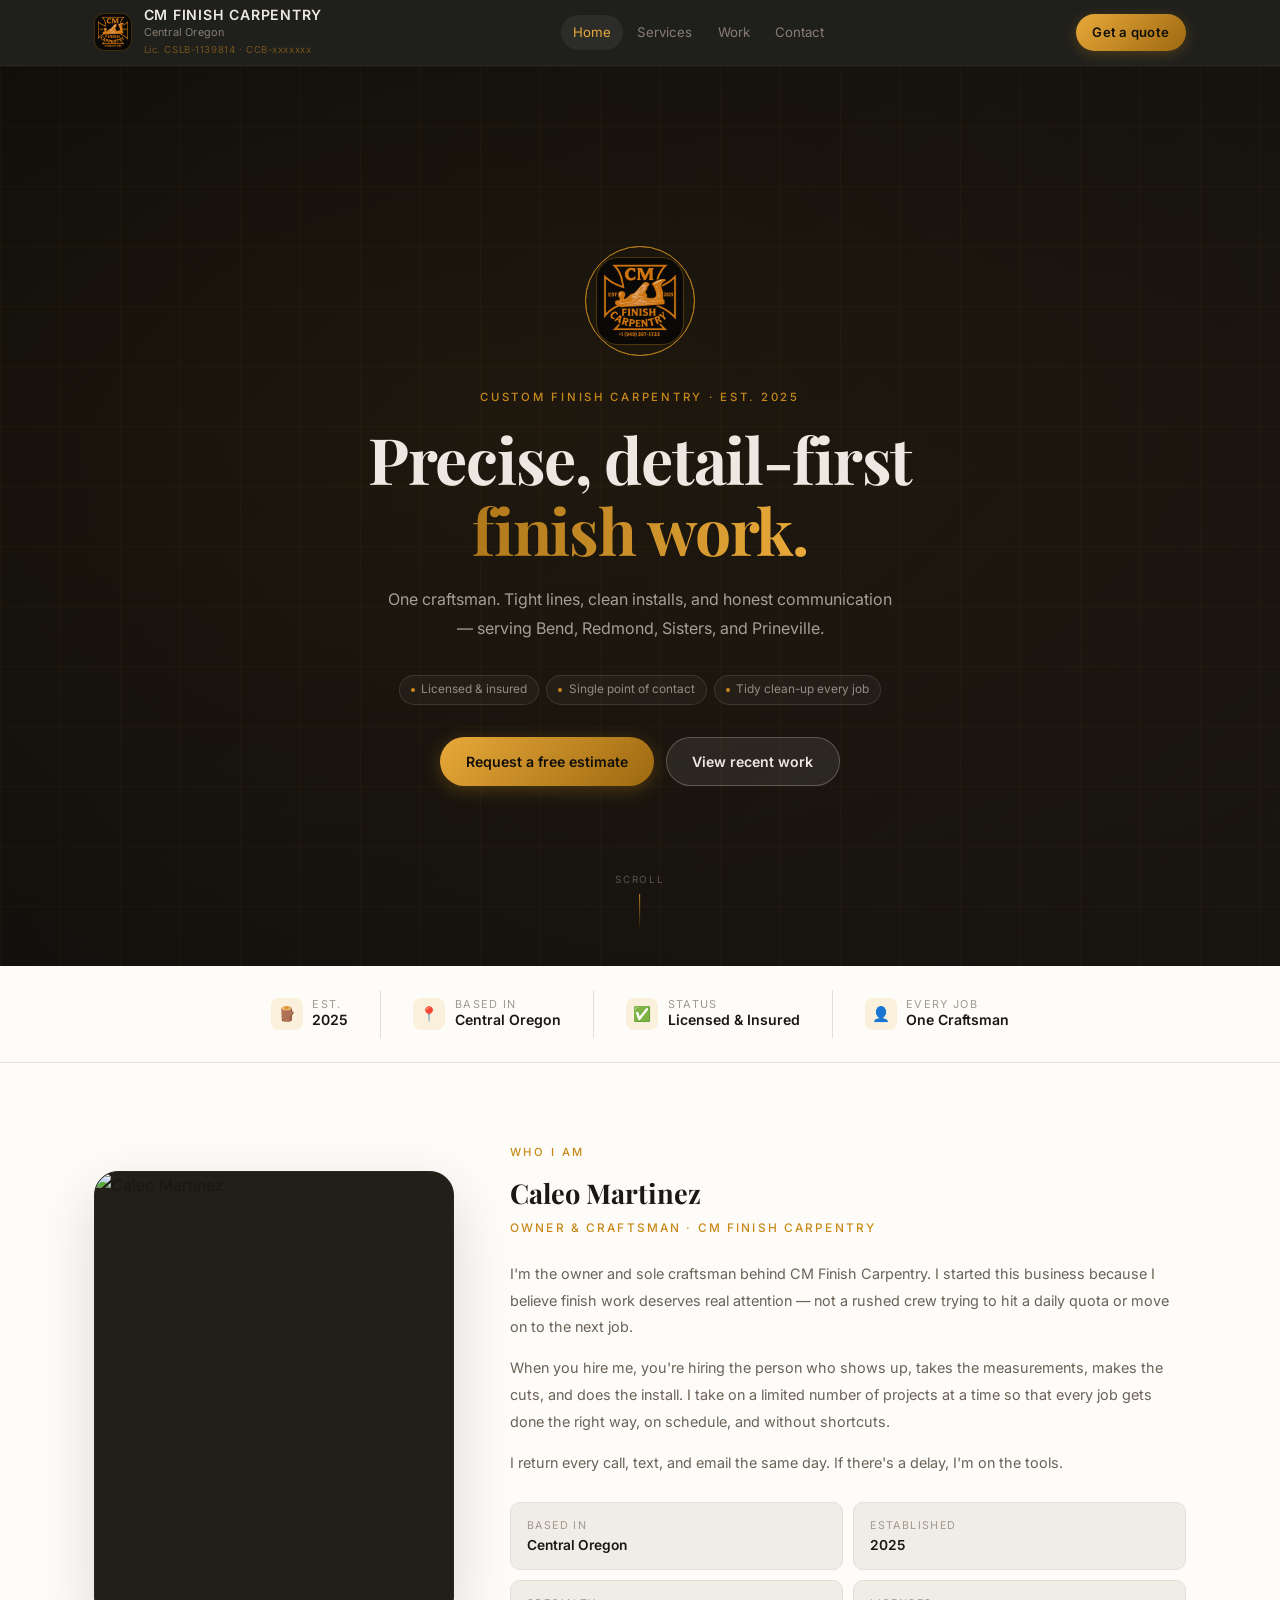
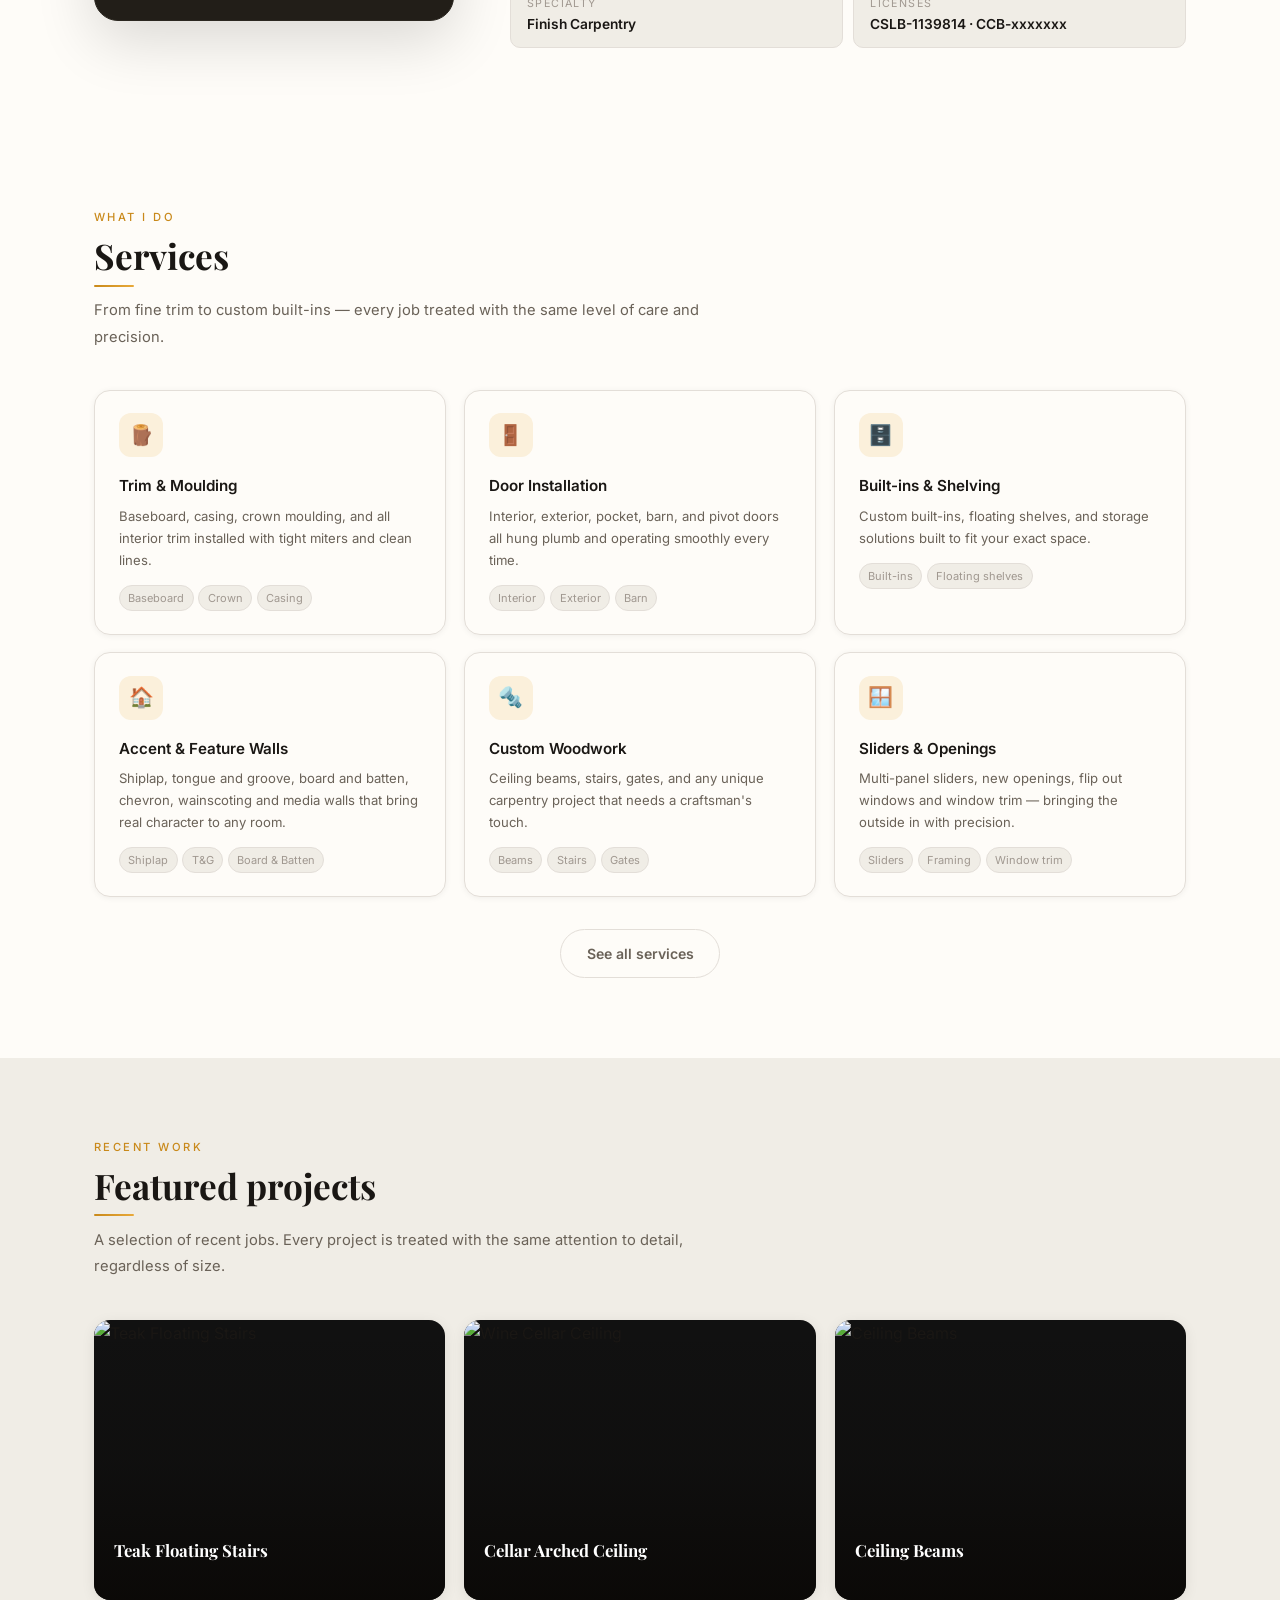
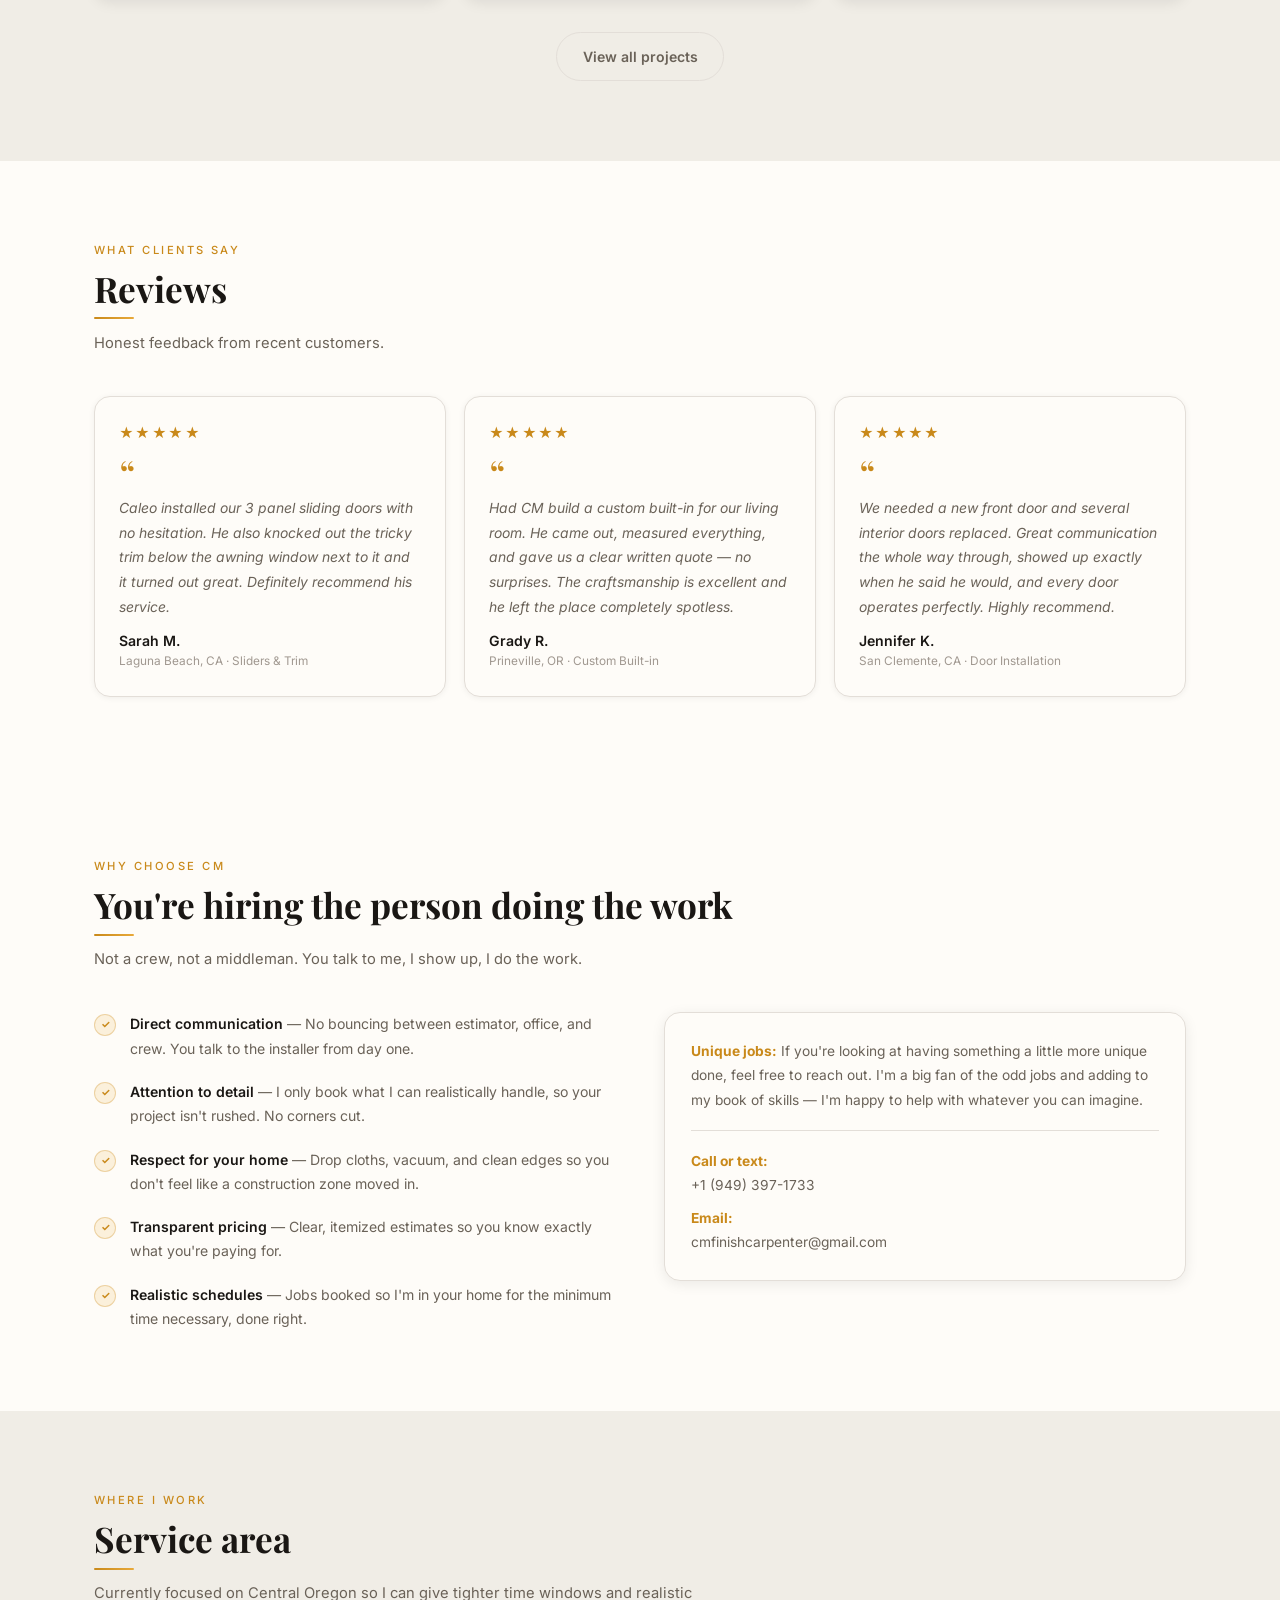
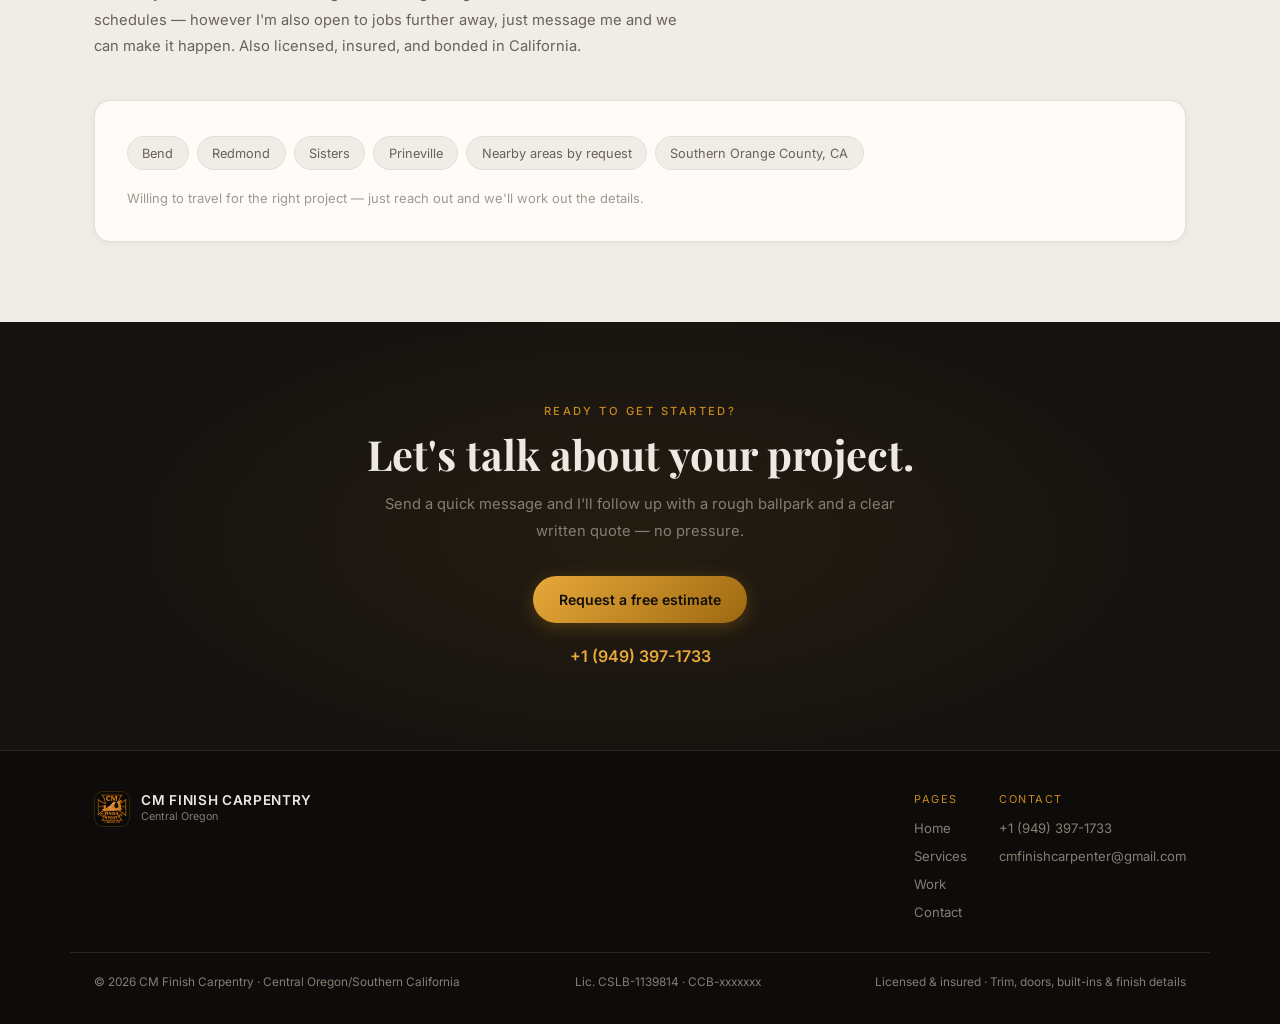
==== commit b16da03c: "Update index.html" ====
--- a/index.html
+++ b/index.html
@@ -3,7 +3,7 @@
 <head>
   <meta charset="UTF-8" />
   <meta name="viewport" content="width=device-width, initial-scale=1" />
-  <title>CM Finish Carpentry | Central Oregon</title>
+  <title>CM Finish Carpentry | Central Oregon/Southern California</title>
   <meta name="description" content="CM Finish Carpentry — custom finish carpentry for homes in Bend, Redmond, Sisters, and Prineville. Trim, doors, built-ins, and detail work by a single craftsman." />
   <link rel="icon" type="image/png" href="favicon.png">
   <link rel="icon" type="image/x-icon" href="favicon.ico">
@@ -436,7 +436,7 @@
     </div>
   </div>
   <div class="footer-bottom">
-    <span>&copy; <span id="year"></span> CM Finish Carpentry &middot; Central Oregon</span>
+    <span>&copy; <span id="year"></span> CM Finish Carpentry &middot; Central Oregon/Southern California</span>
     <span>Lic. CSLB-1139814 &middot; CCB-xxxxxxx</span>
     <span>Licensed &amp; insured &middot; Trim, doors, built-ins &amp; finish details</span>
   </div>
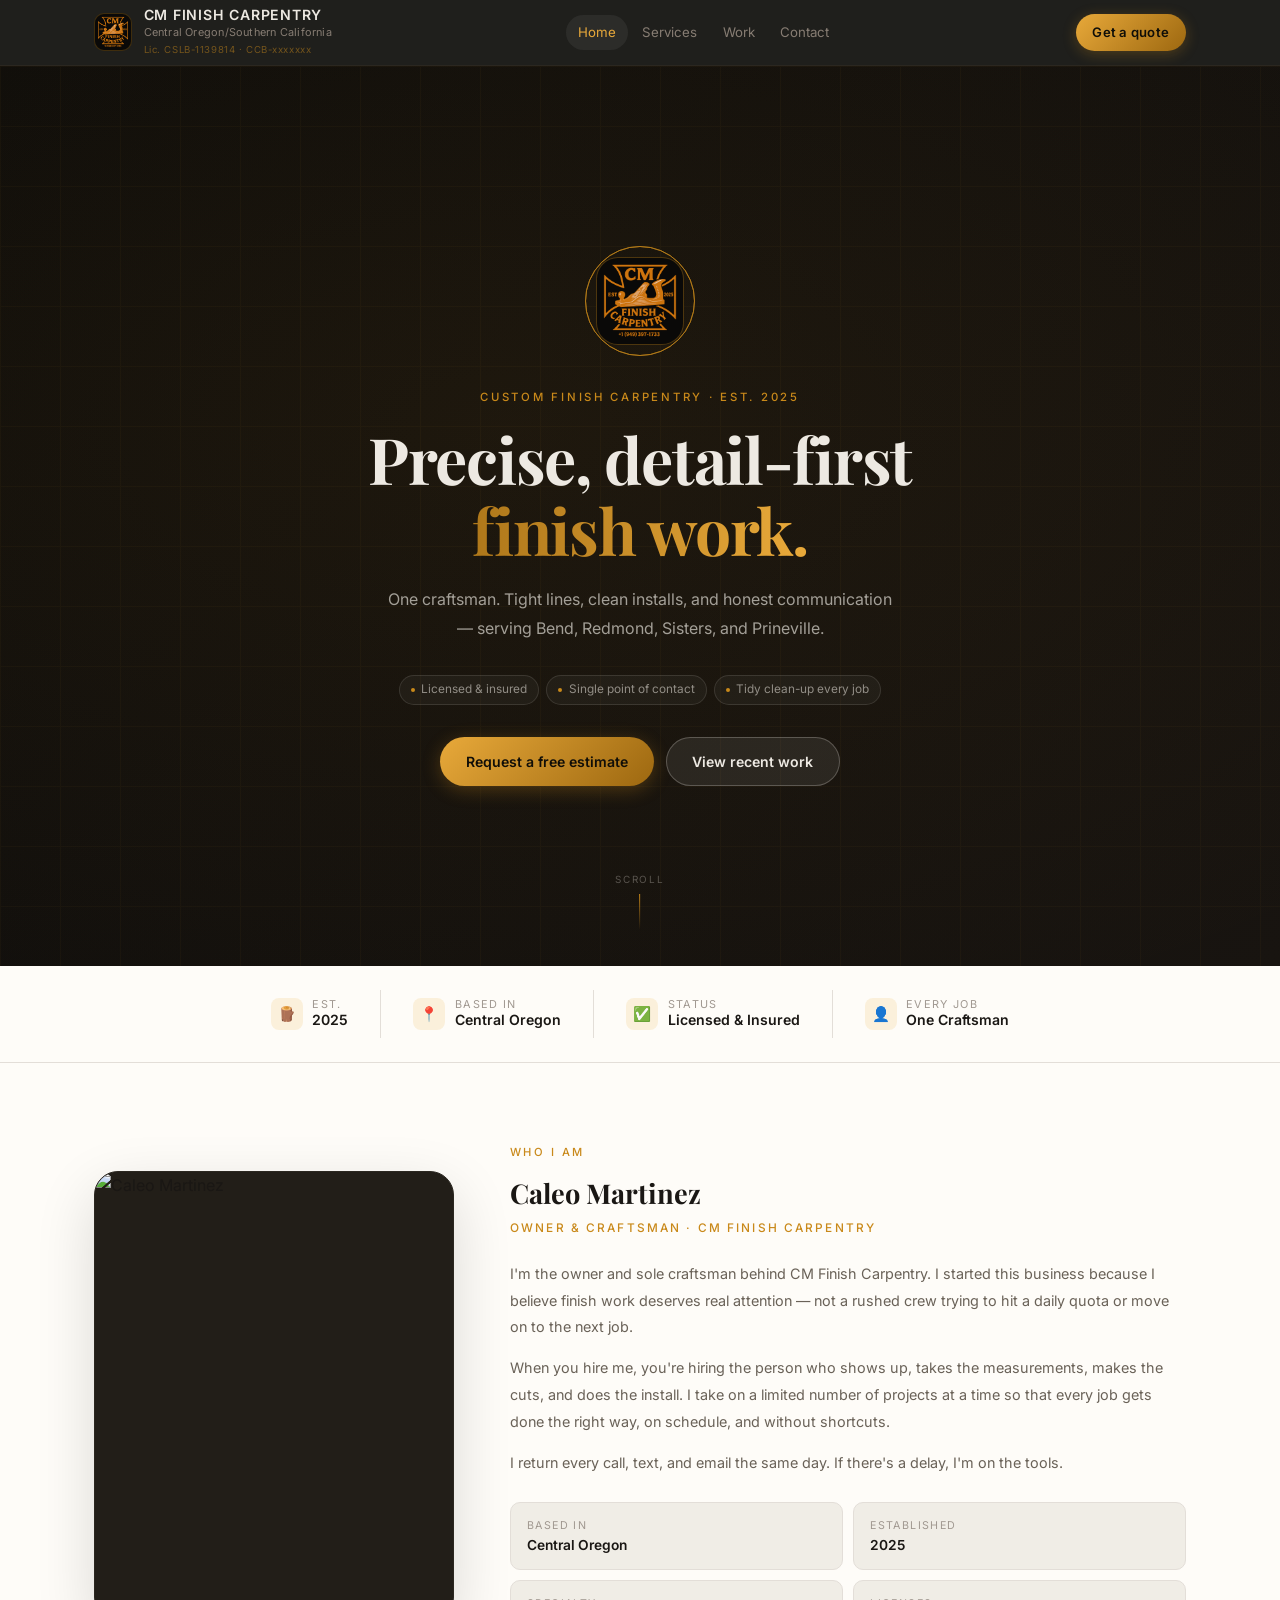
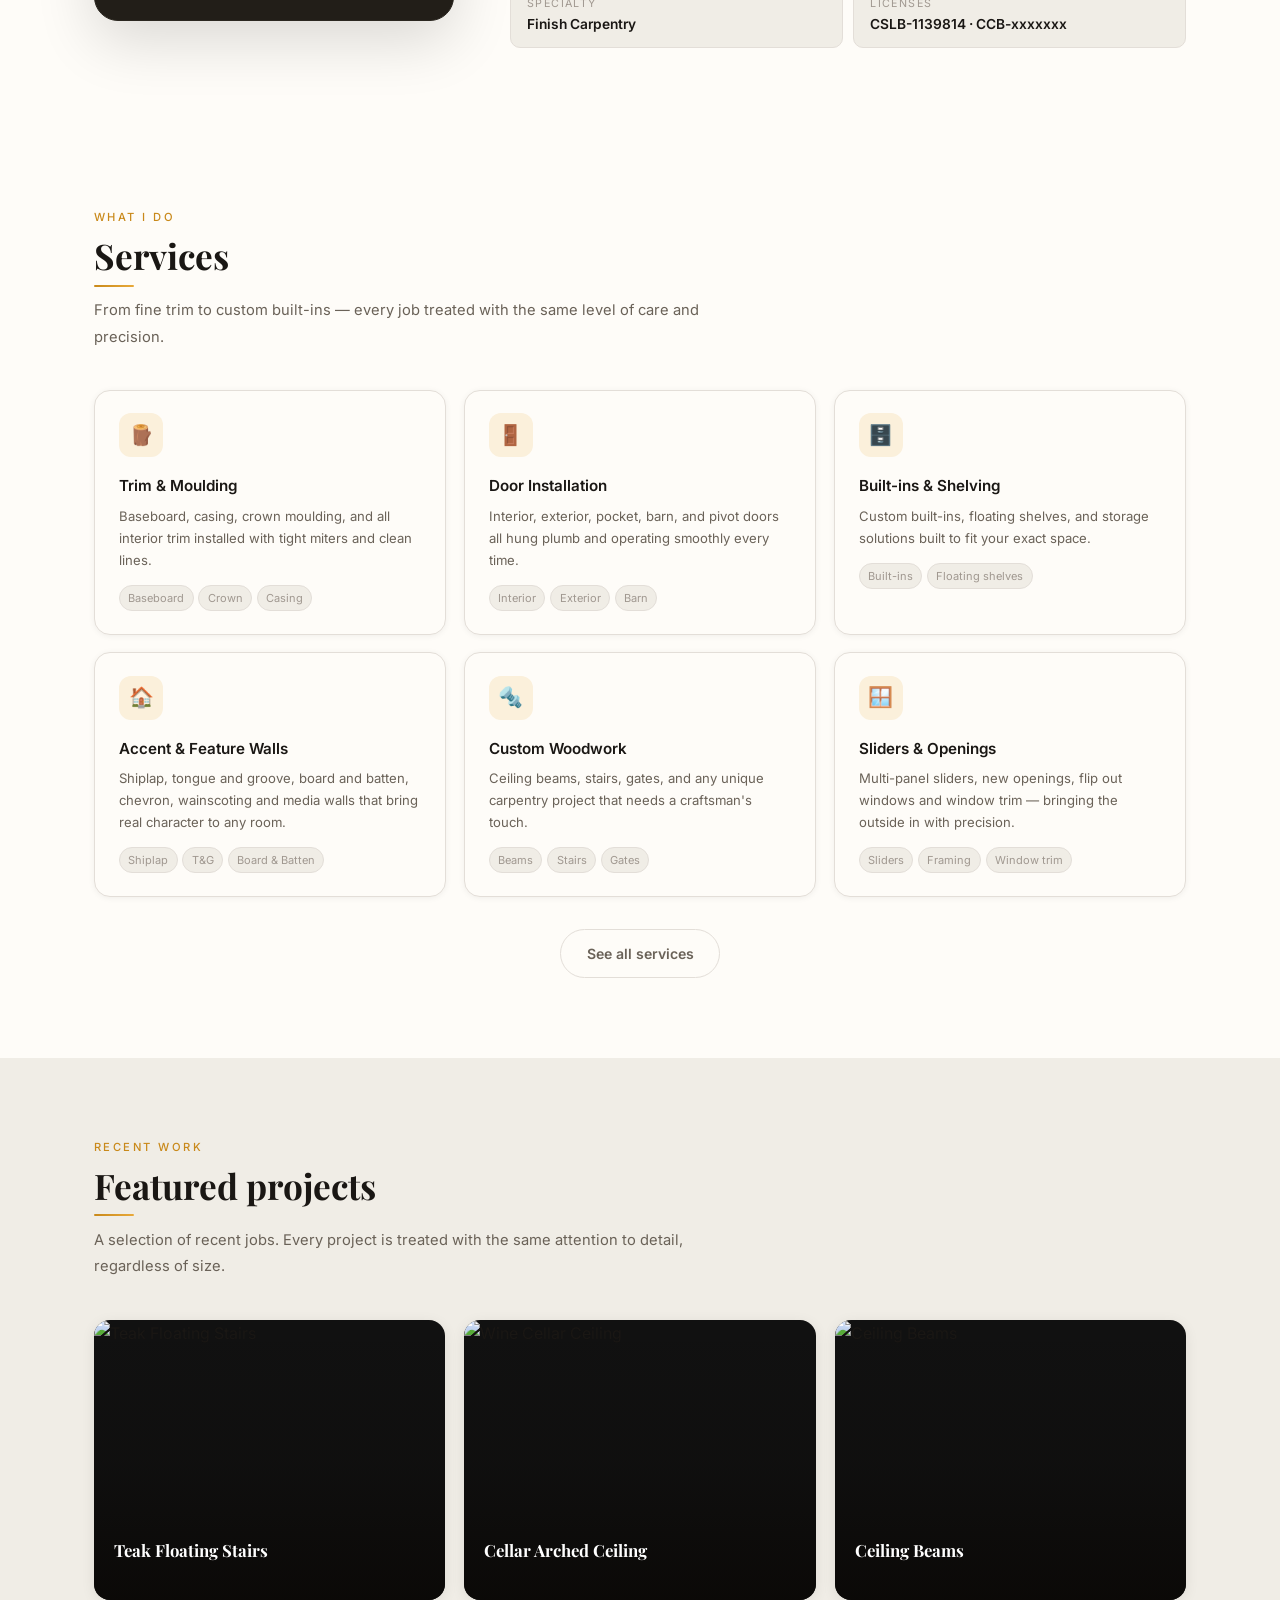
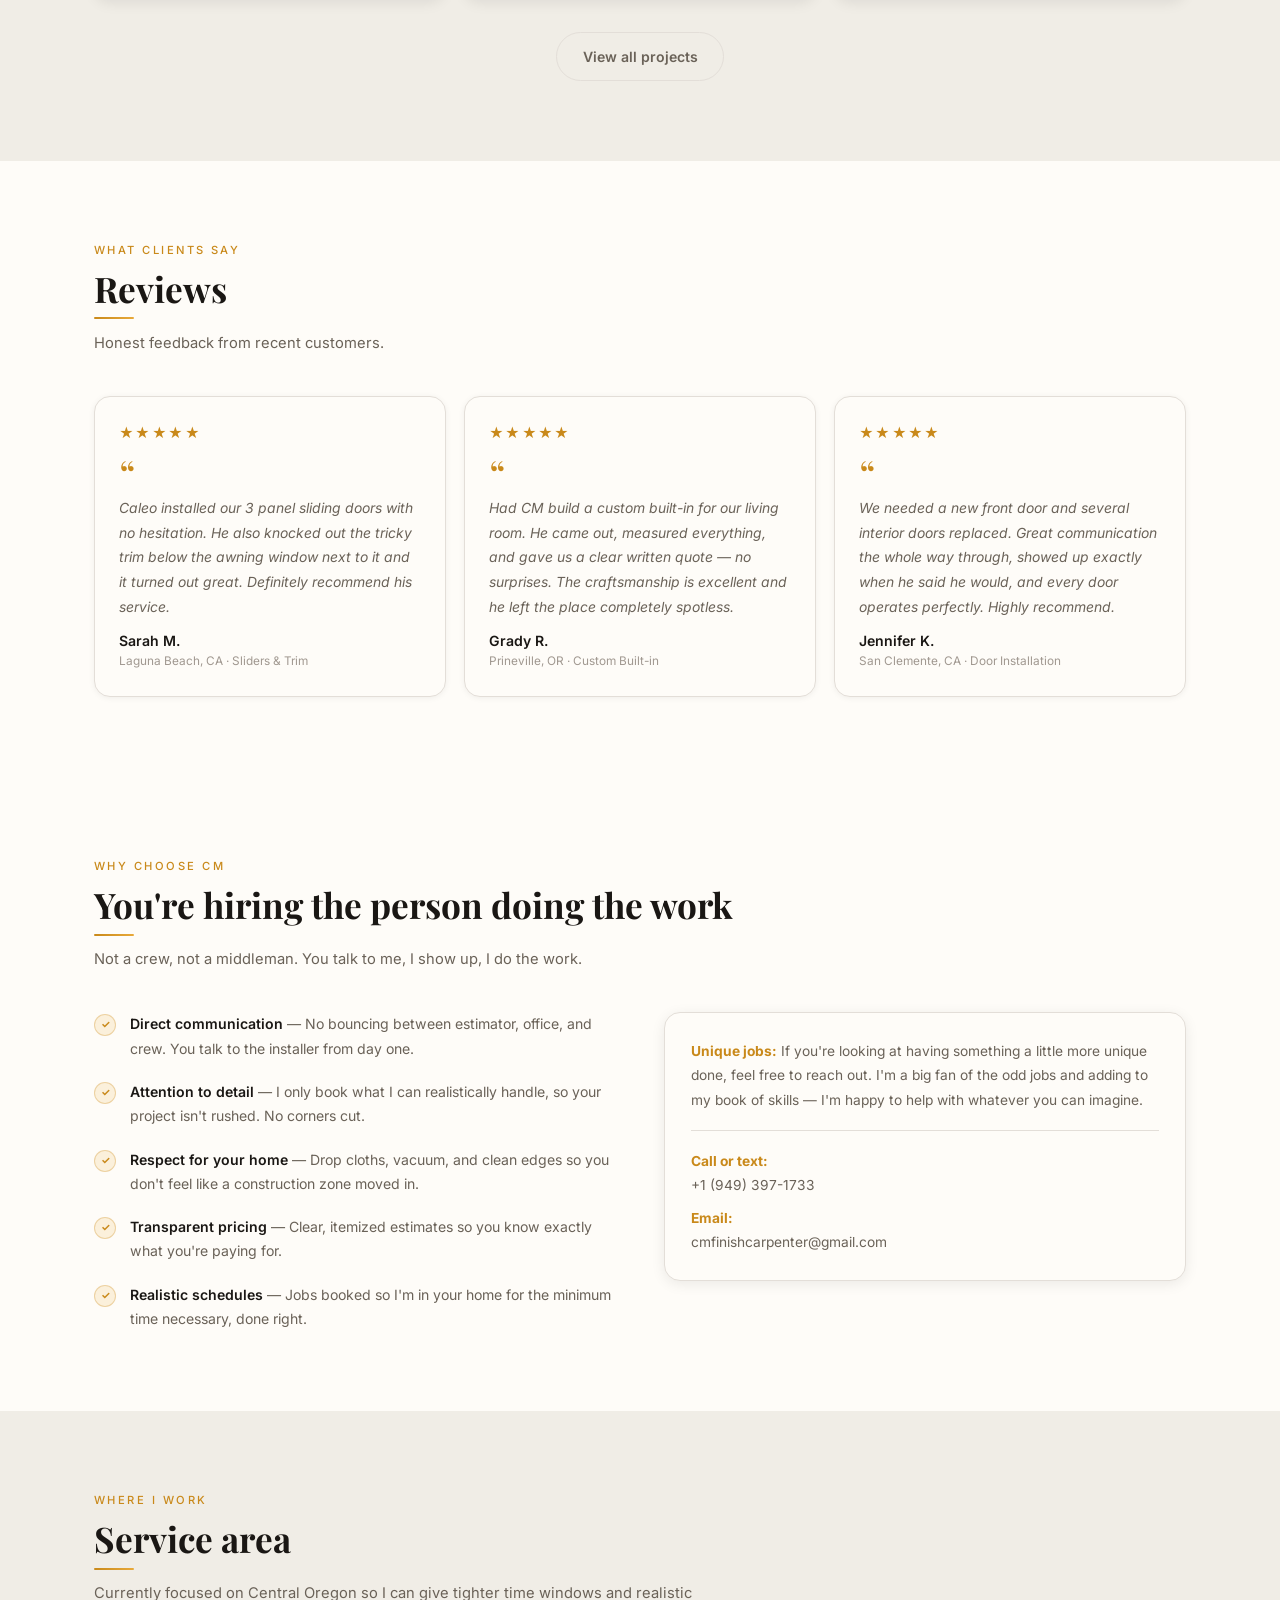
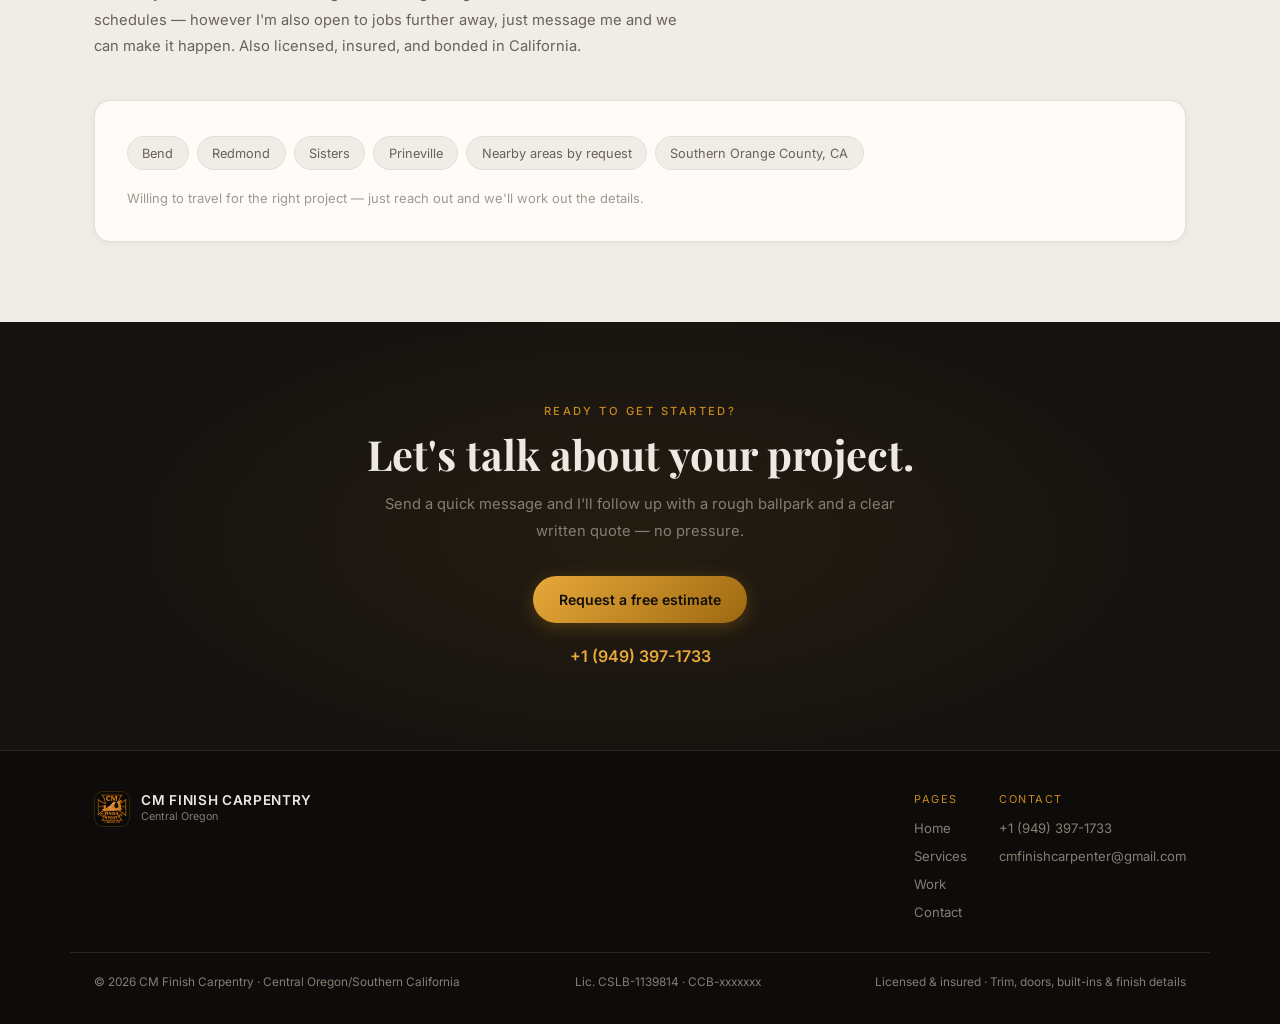
==== commit 6d6bbd0f: "Update index.html" ====
--- a/index.html
+++ b/index.html
@@ -21,7 +21,7 @@
       <div class="nav-brand-logo"><img src="logo.png" alt="CM Finish Carpentry"></div>
       <div>
         <div class="nav-brand-name">CM Finish Carpentry</div>
-        <div class="nav-brand-region">Central Oregon</div>
+        <div class="nav-brand-region">Central Oregon/Southern California</div>
         <div class="nav-brand-lic">Lic. CSLB-1139814 &middot; CCB-xxxxxxx</div>
       </div>
     </a>
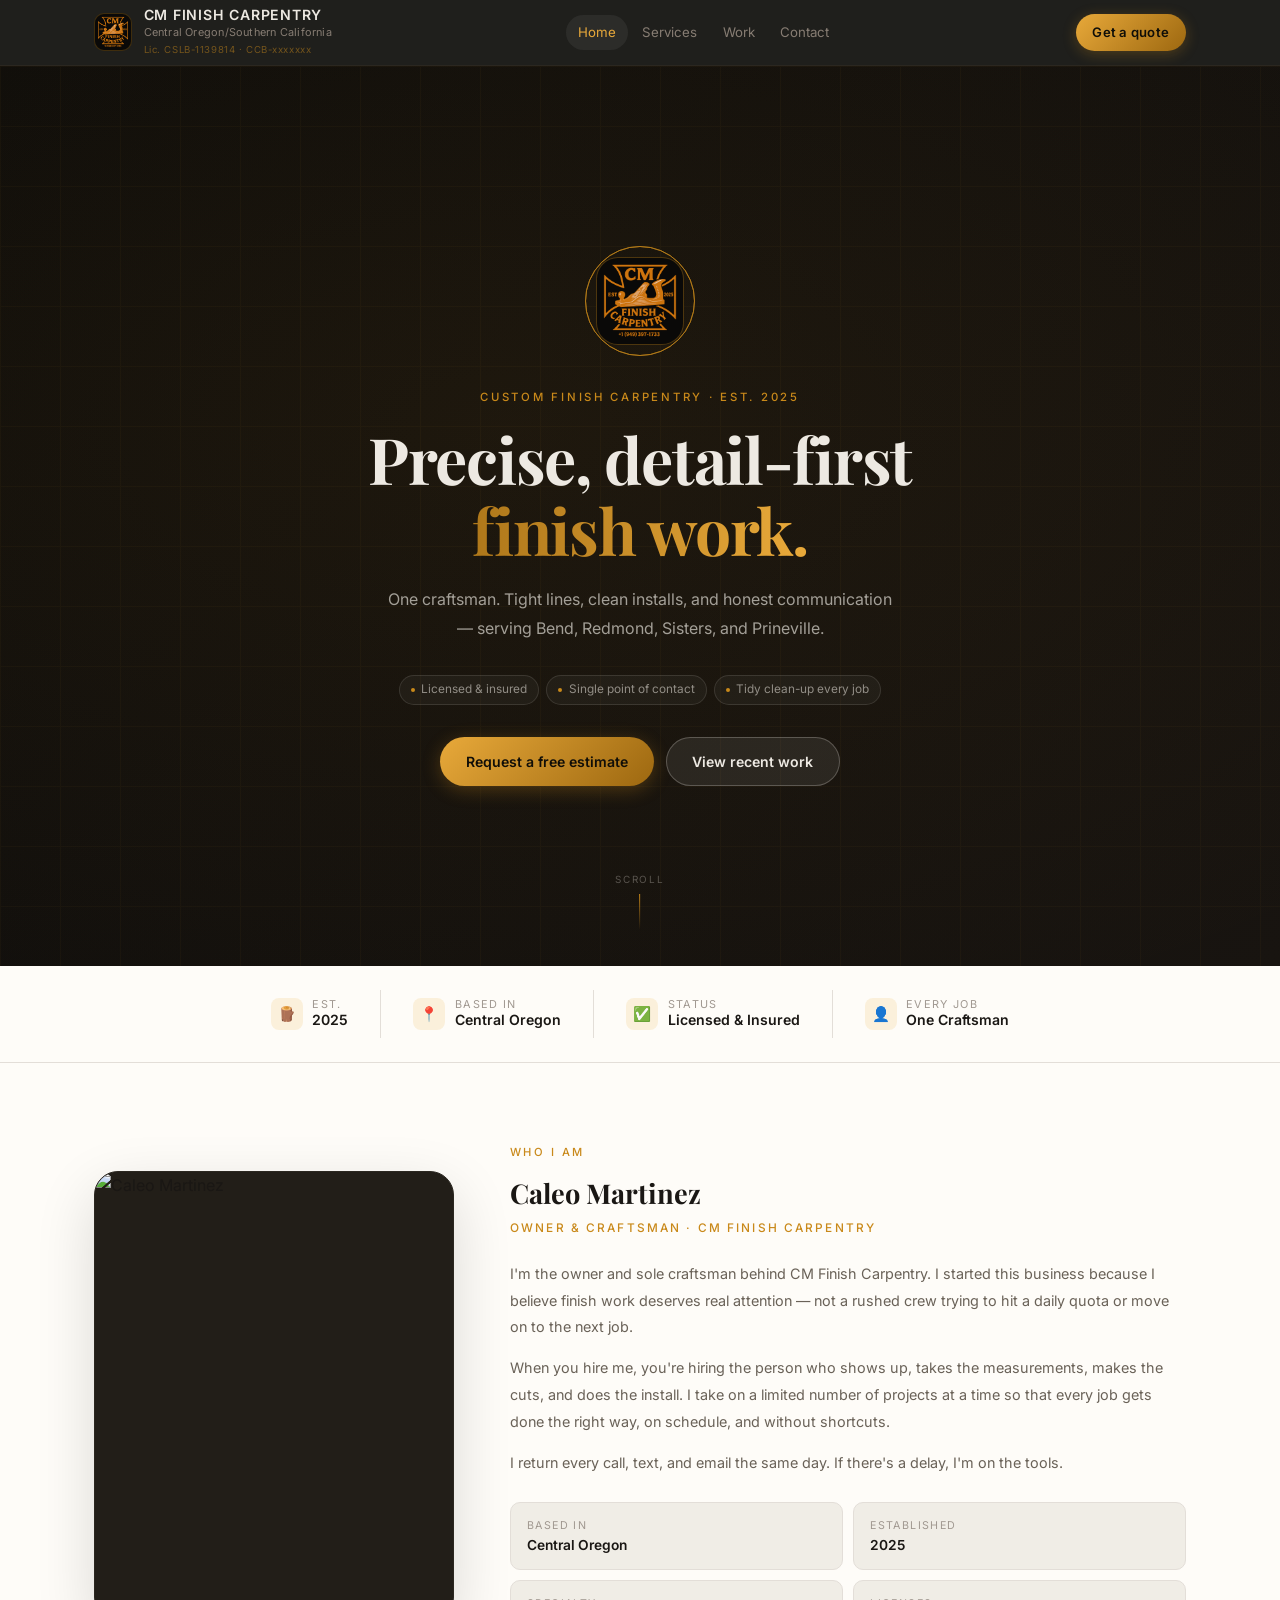
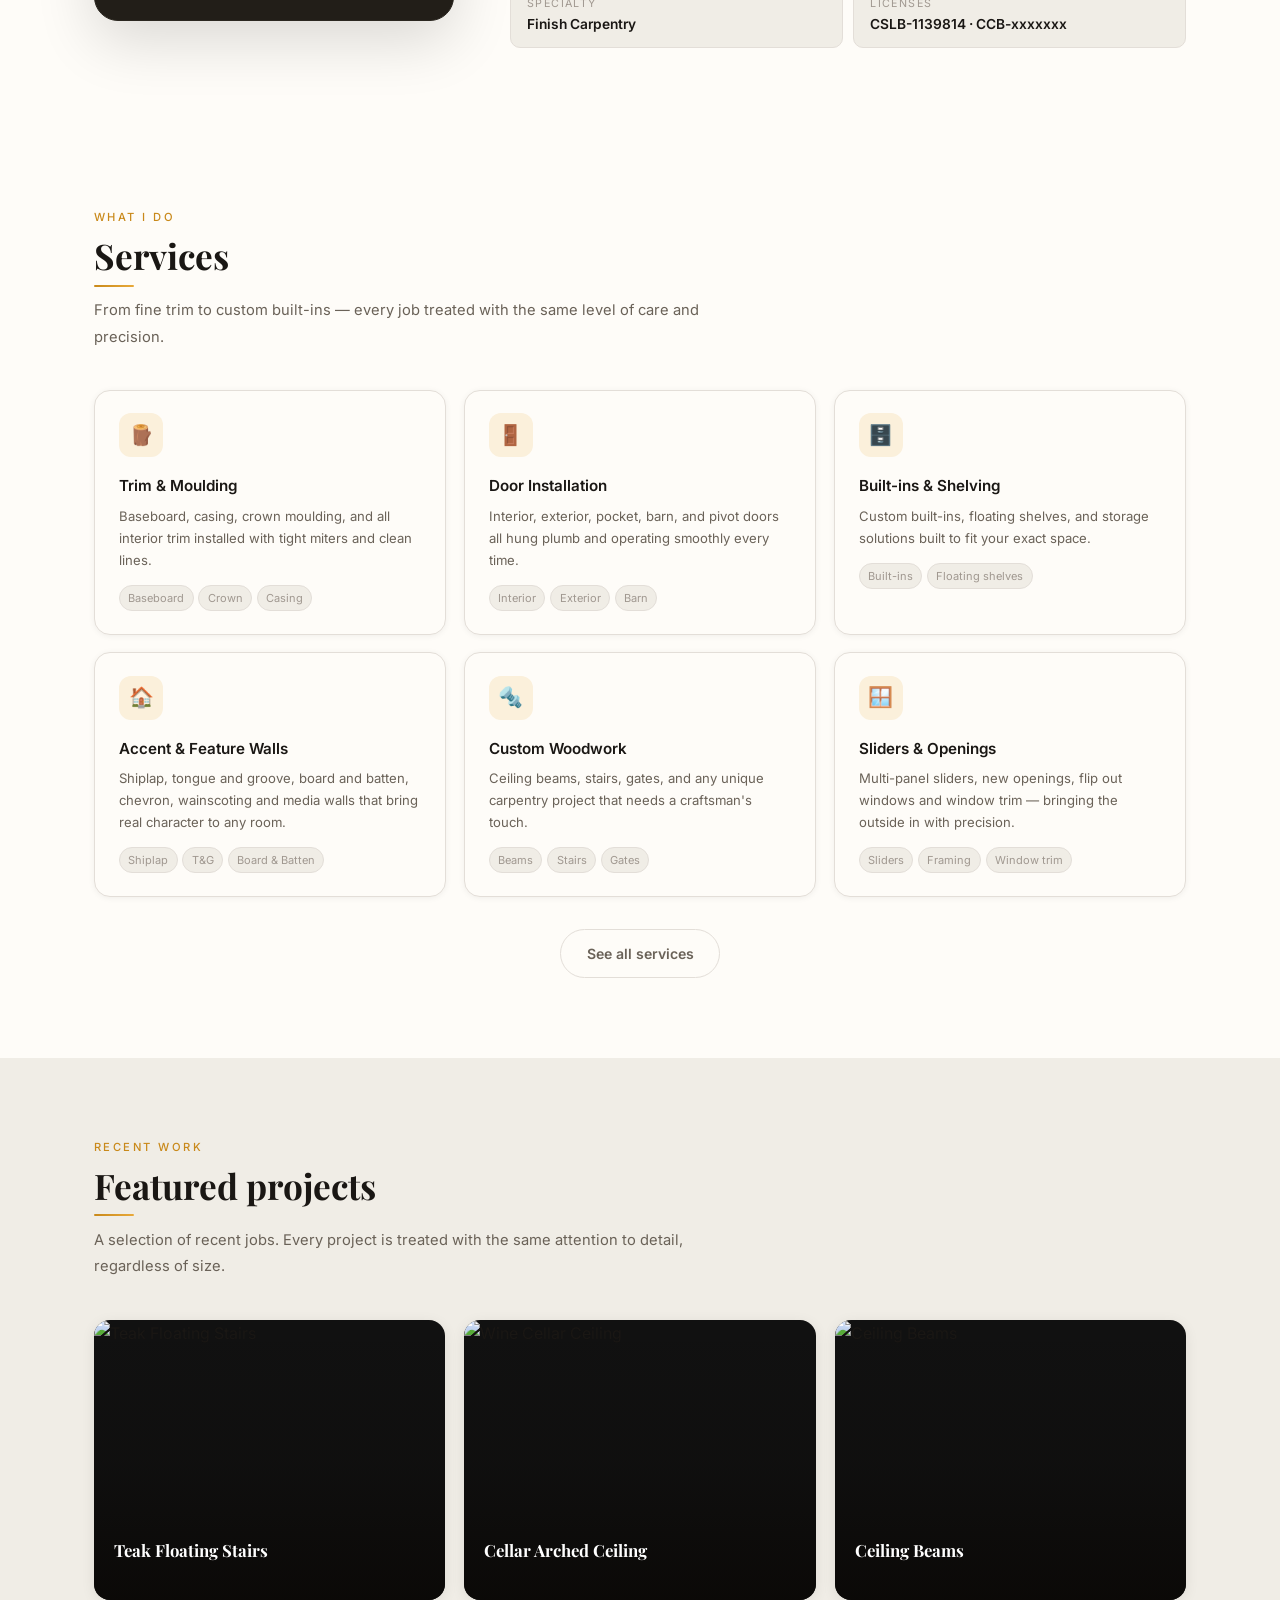
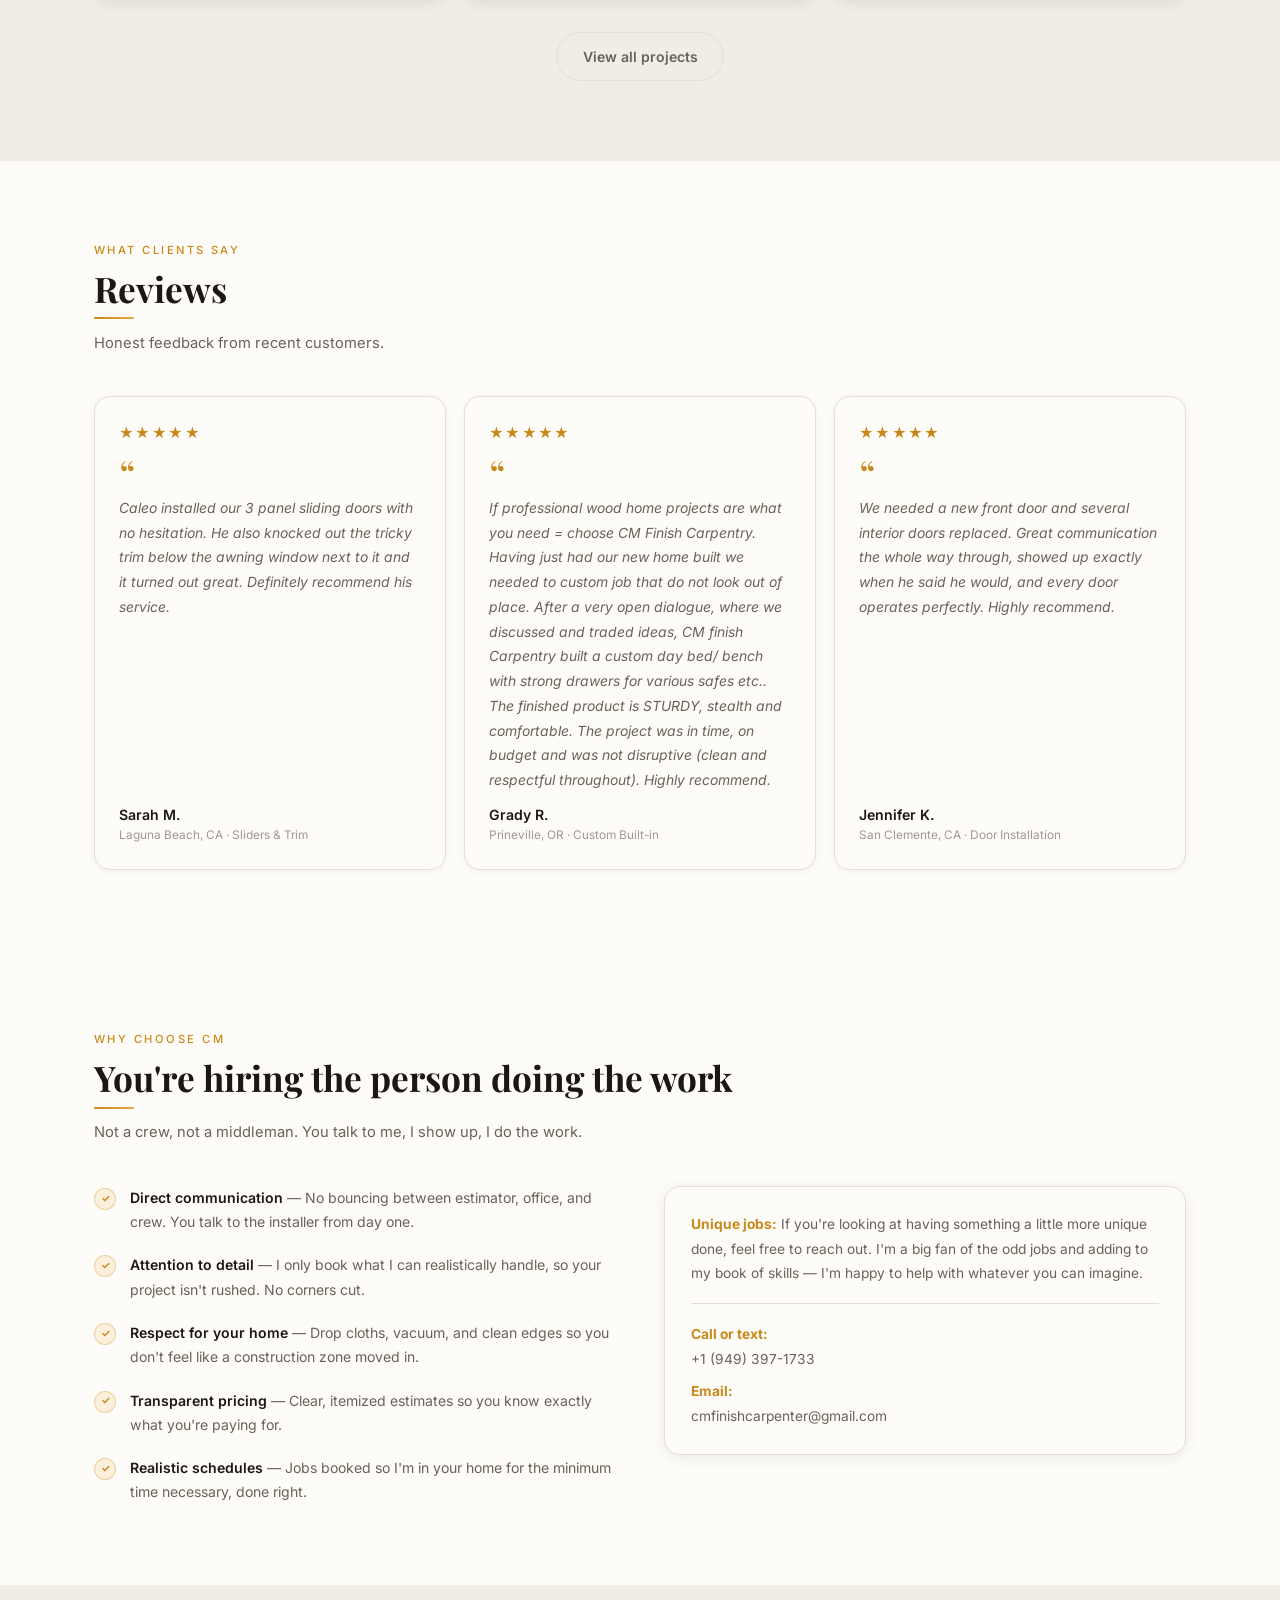
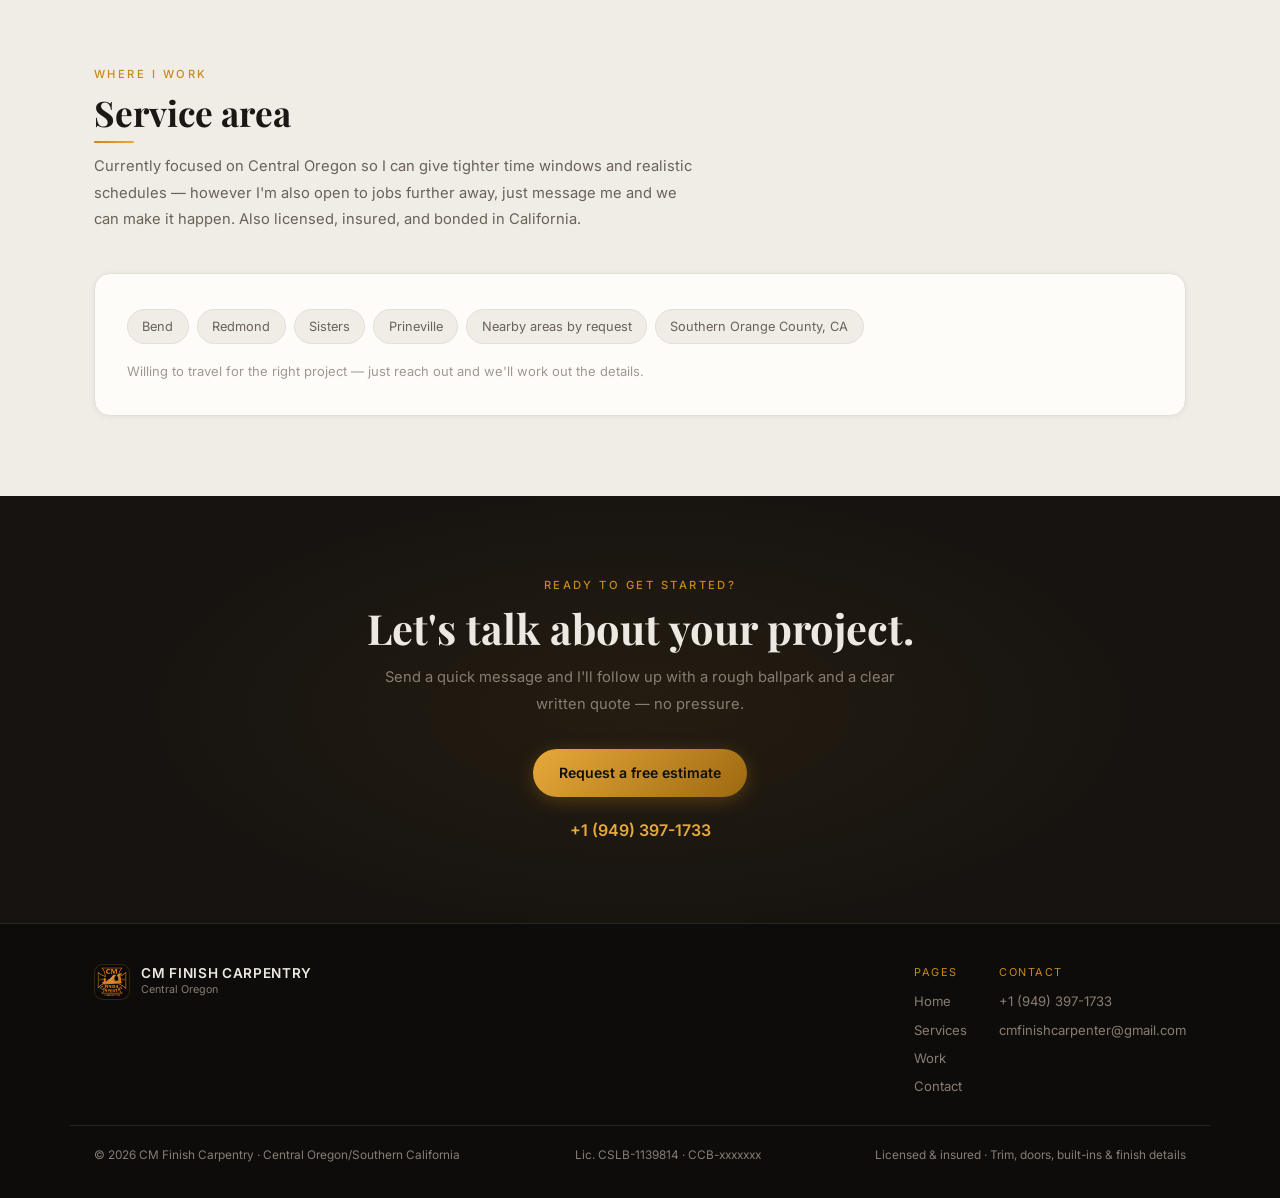
==== commit 419f6ce0: "Update testimonial quote in index.html" ====
--- a/index.html
+++ b/index.html
@@ -304,7 +304,7 @@
 
       <div class="testimonial-card reveal reveal-d2">
         <div class="stars">★★★★★</div>
-        <p class="testimonial-quote">Had CM build a custom built-in for our living room. He came out, measured everything, and gave us a clear written quote — no surprises. The craftsmanship is excellent and he left the place completely spotless.</p>
+        <p class="testimonial-quote">If professional wood home projects are what you need = choose CM Finish Carpentry. Having just had our new home built we needed to custom job that do not look out of place. After a very open dialogue, where we discussed and traded ideas, CM finish Carpentry built a custom day bed/ bench with strong drawers for various safes etc.. The finished product is STURDY, stealth and comfortable. The project was in time, on budget and was not disruptive (clean and respectful throughout). Highly recommend.</p>
         <div>
           <div class="testimonial-name">Grady R.</div>
           <div class="testimonial-detail">Prineville, OR &middot; Custom Built-in</div>
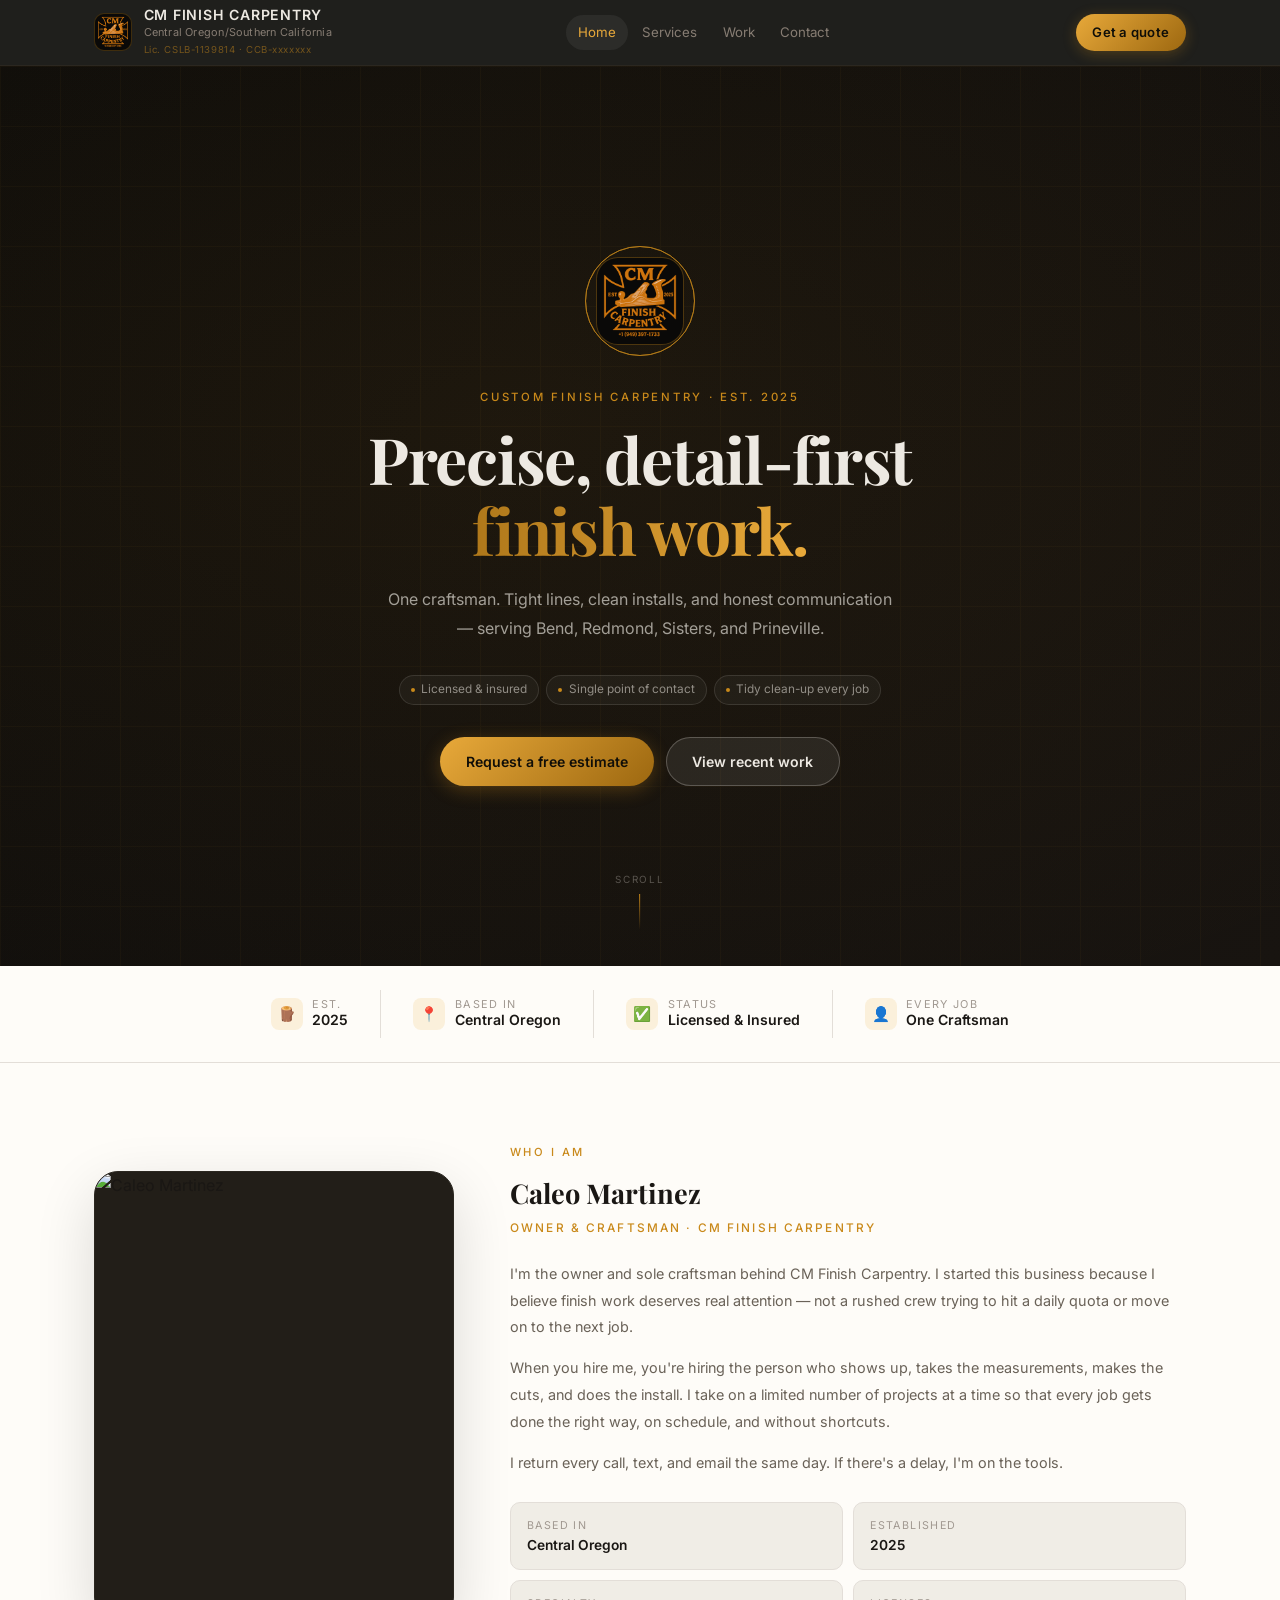
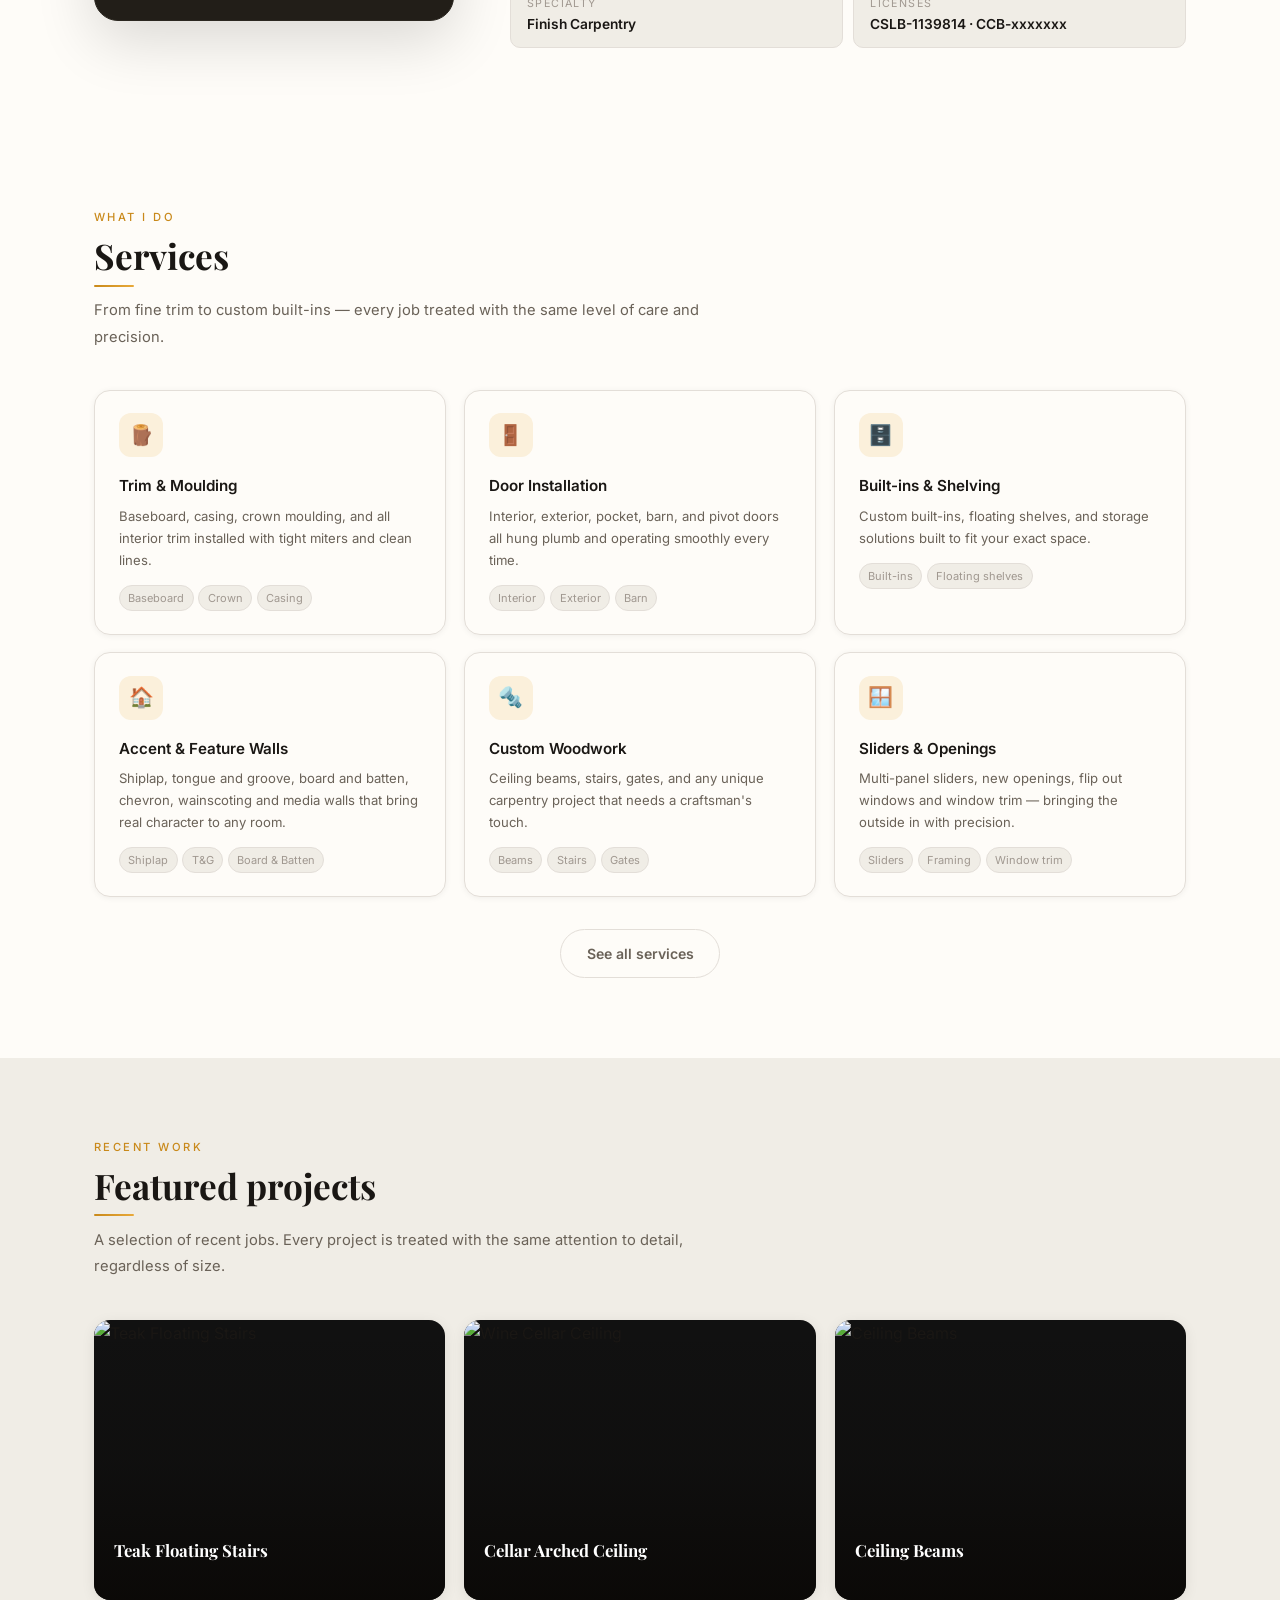
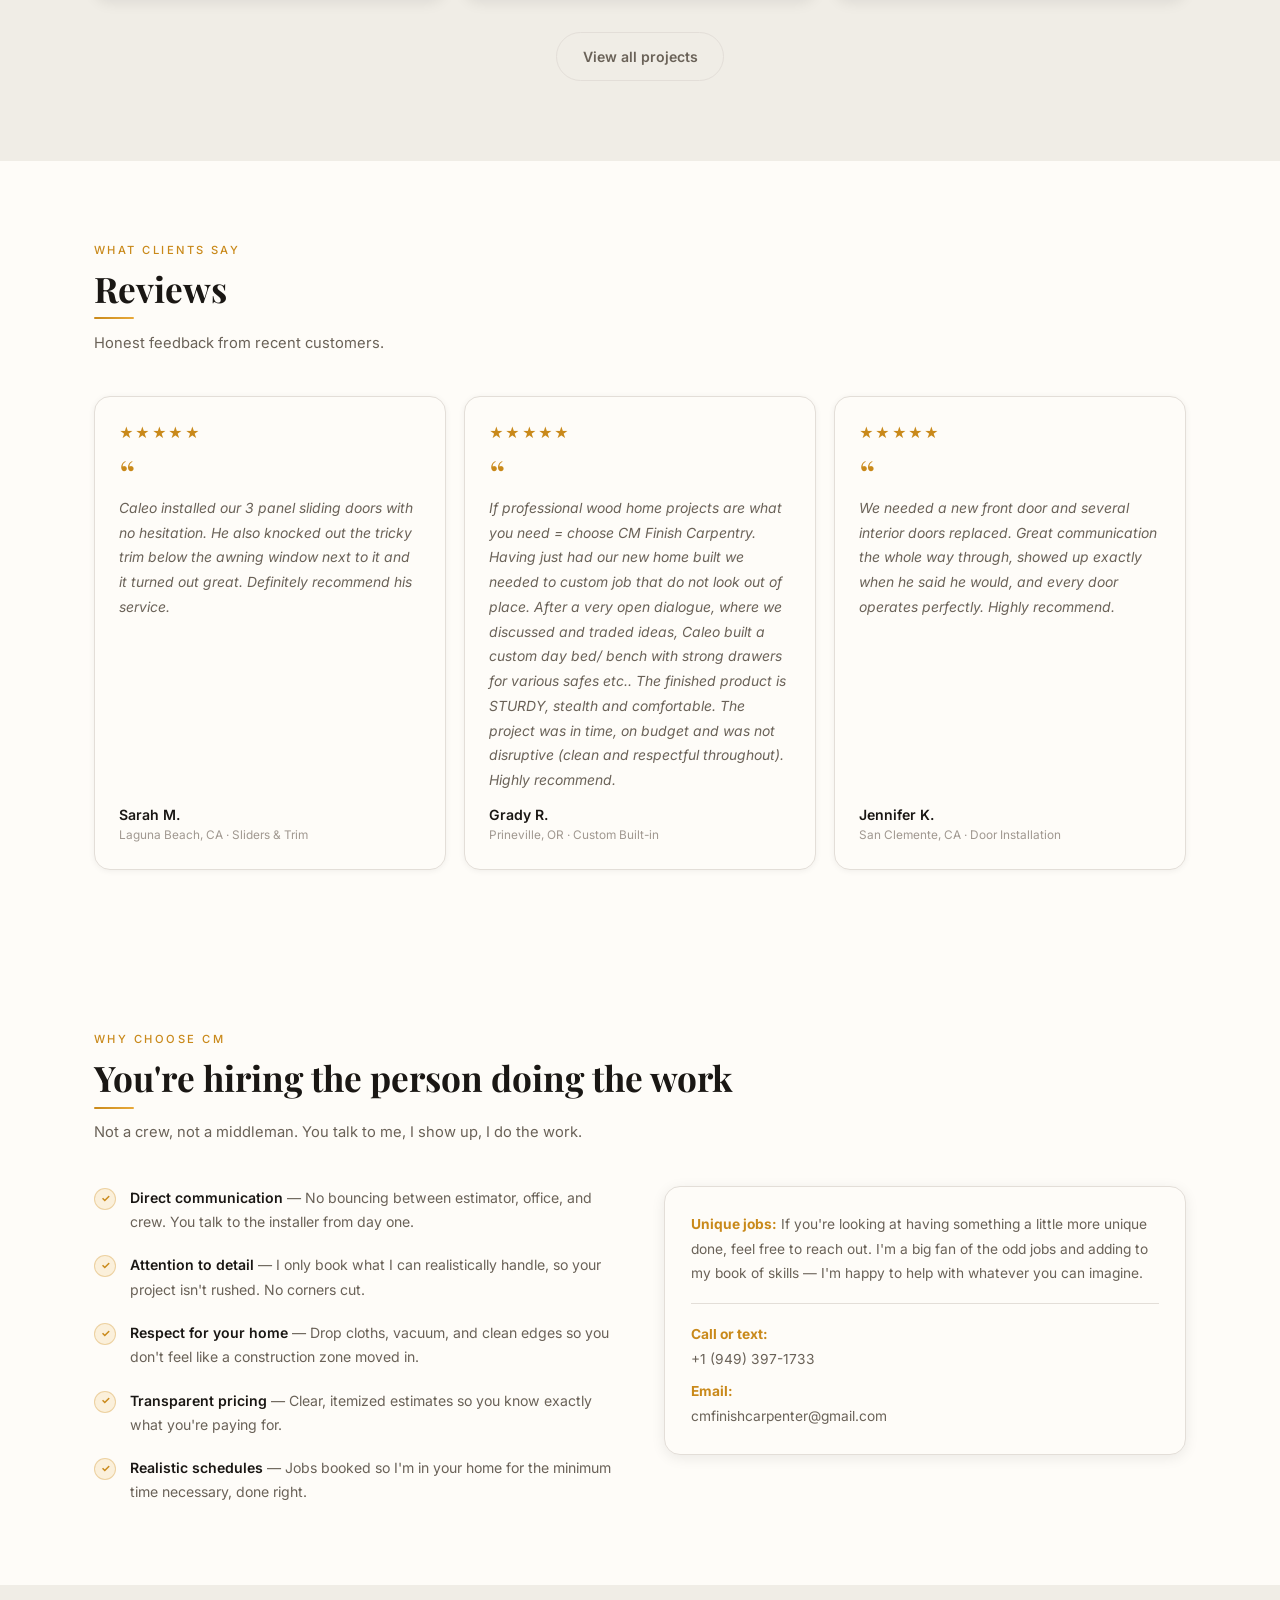
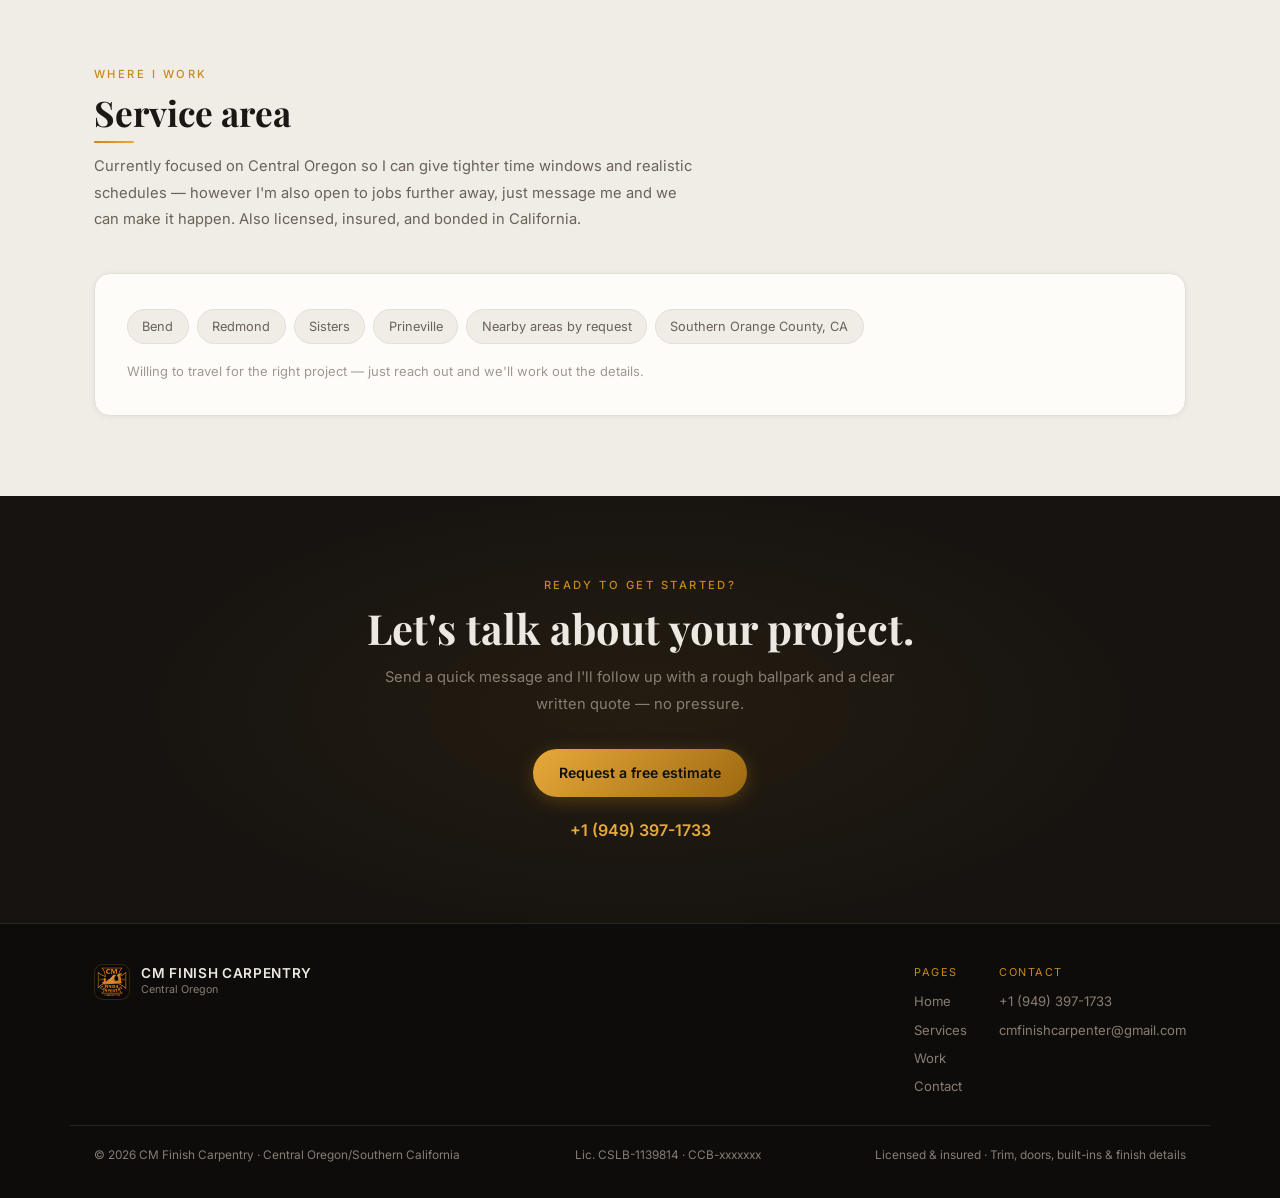
==== commit ff32156d: "Update testimonial quote with new company name" ====
--- a/index.html
+++ b/index.html
@@ -304,7 +304,7 @@
 
       <div class="testimonial-card reveal reveal-d2">
         <div class="stars">★★★★★</div>
-        <p class="testimonial-quote">If professional wood home projects are what you need = choose CM Finish Carpentry. Having just had our new home built we needed to custom job that do not look out of place. After a very open dialogue, where we discussed and traded ideas, CM finish Carpentry built a custom day bed/ bench with strong drawers for various safes etc.. The finished product is STURDY, stealth and comfortable. The project was in time, on budget and was not disruptive (clean and respectful throughout). Highly recommend.</p>
+        <p class="testimonial-quote">If professional wood home projects are what you need = choose CM Finish Carpentry. Having just had our new home built we needed to custom job that do not look out of place. After a very open dialogue, where we discussed and traded ideas, Caleo built a custom day bed/ bench with strong drawers for various safes etc.. The finished product is STURDY, stealth and comfortable. The project was in time, on budget and was not disruptive (clean and respectful throughout). Highly recommend.</p>
         <div>
           <div class="testimonial-name">Grady R.</div>
           <div class="testimonial-detail">Prineville, OR &middot; Custom Built-in</div>
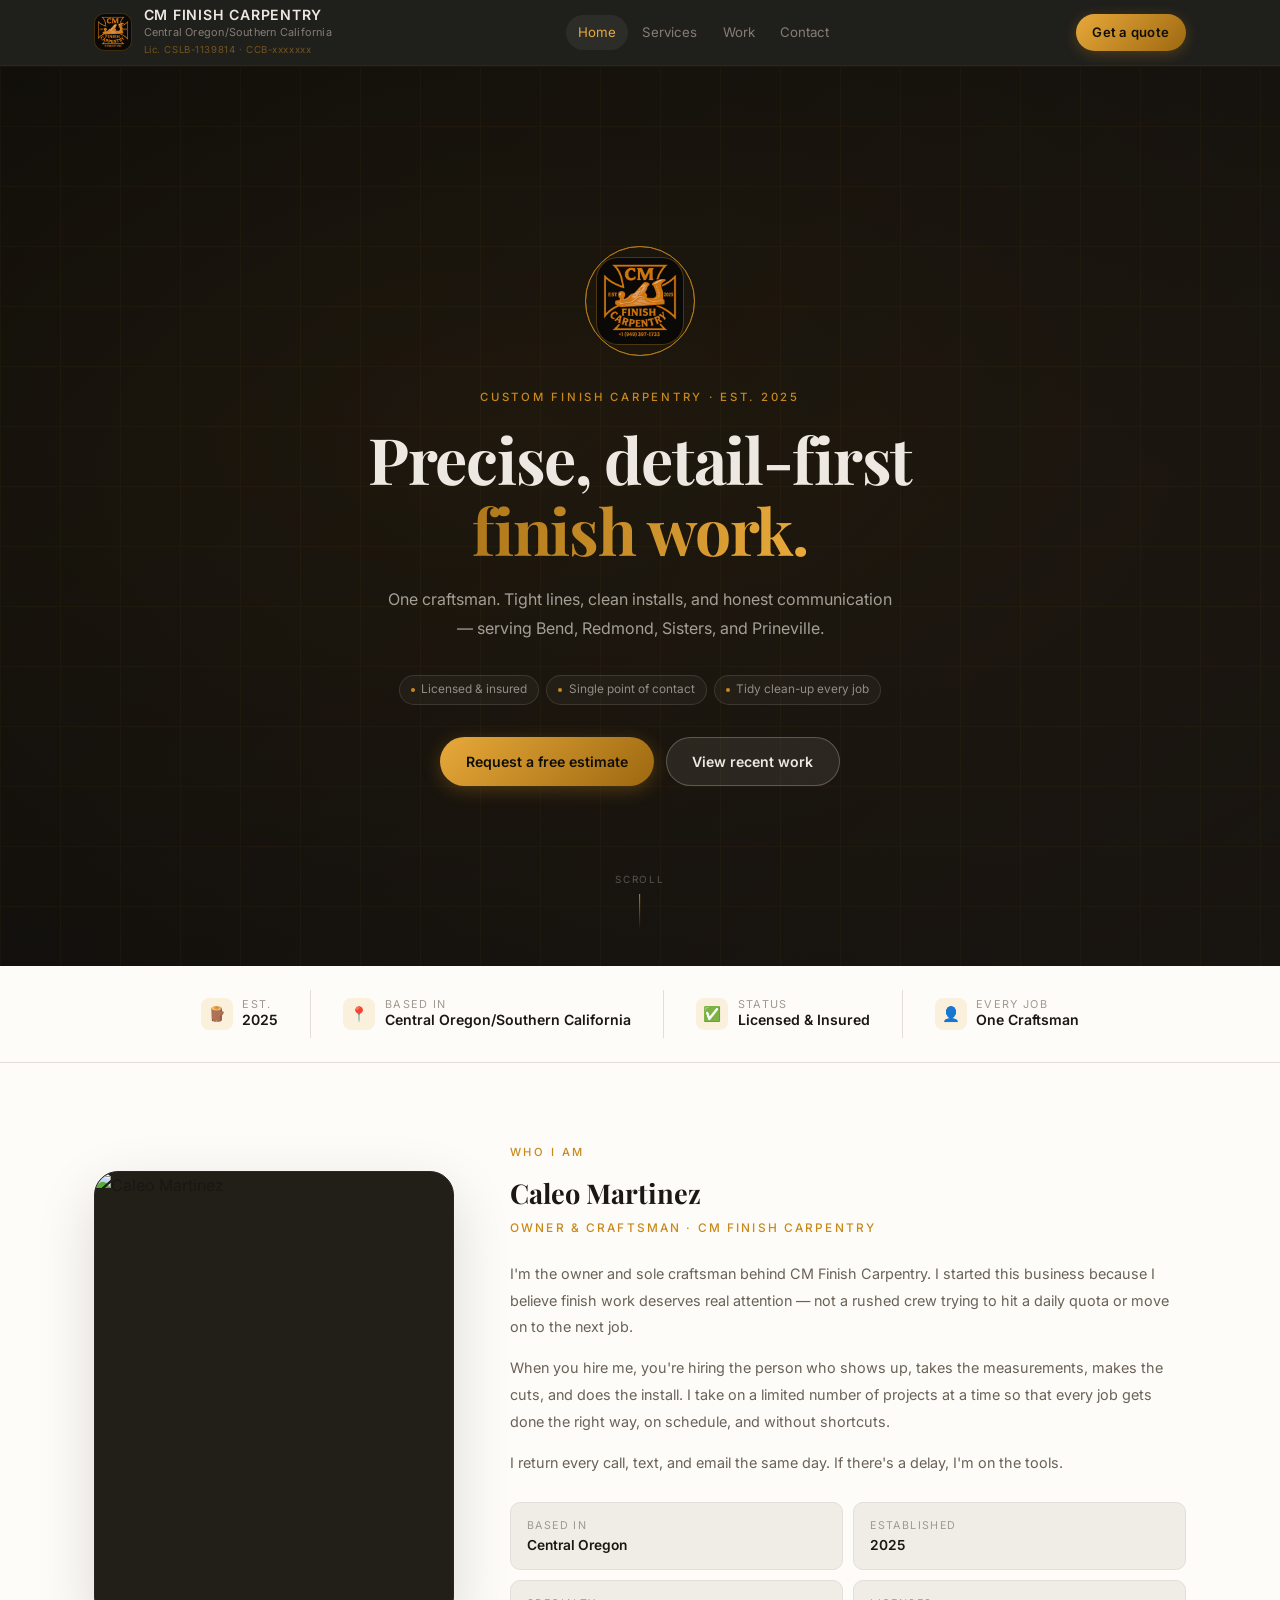
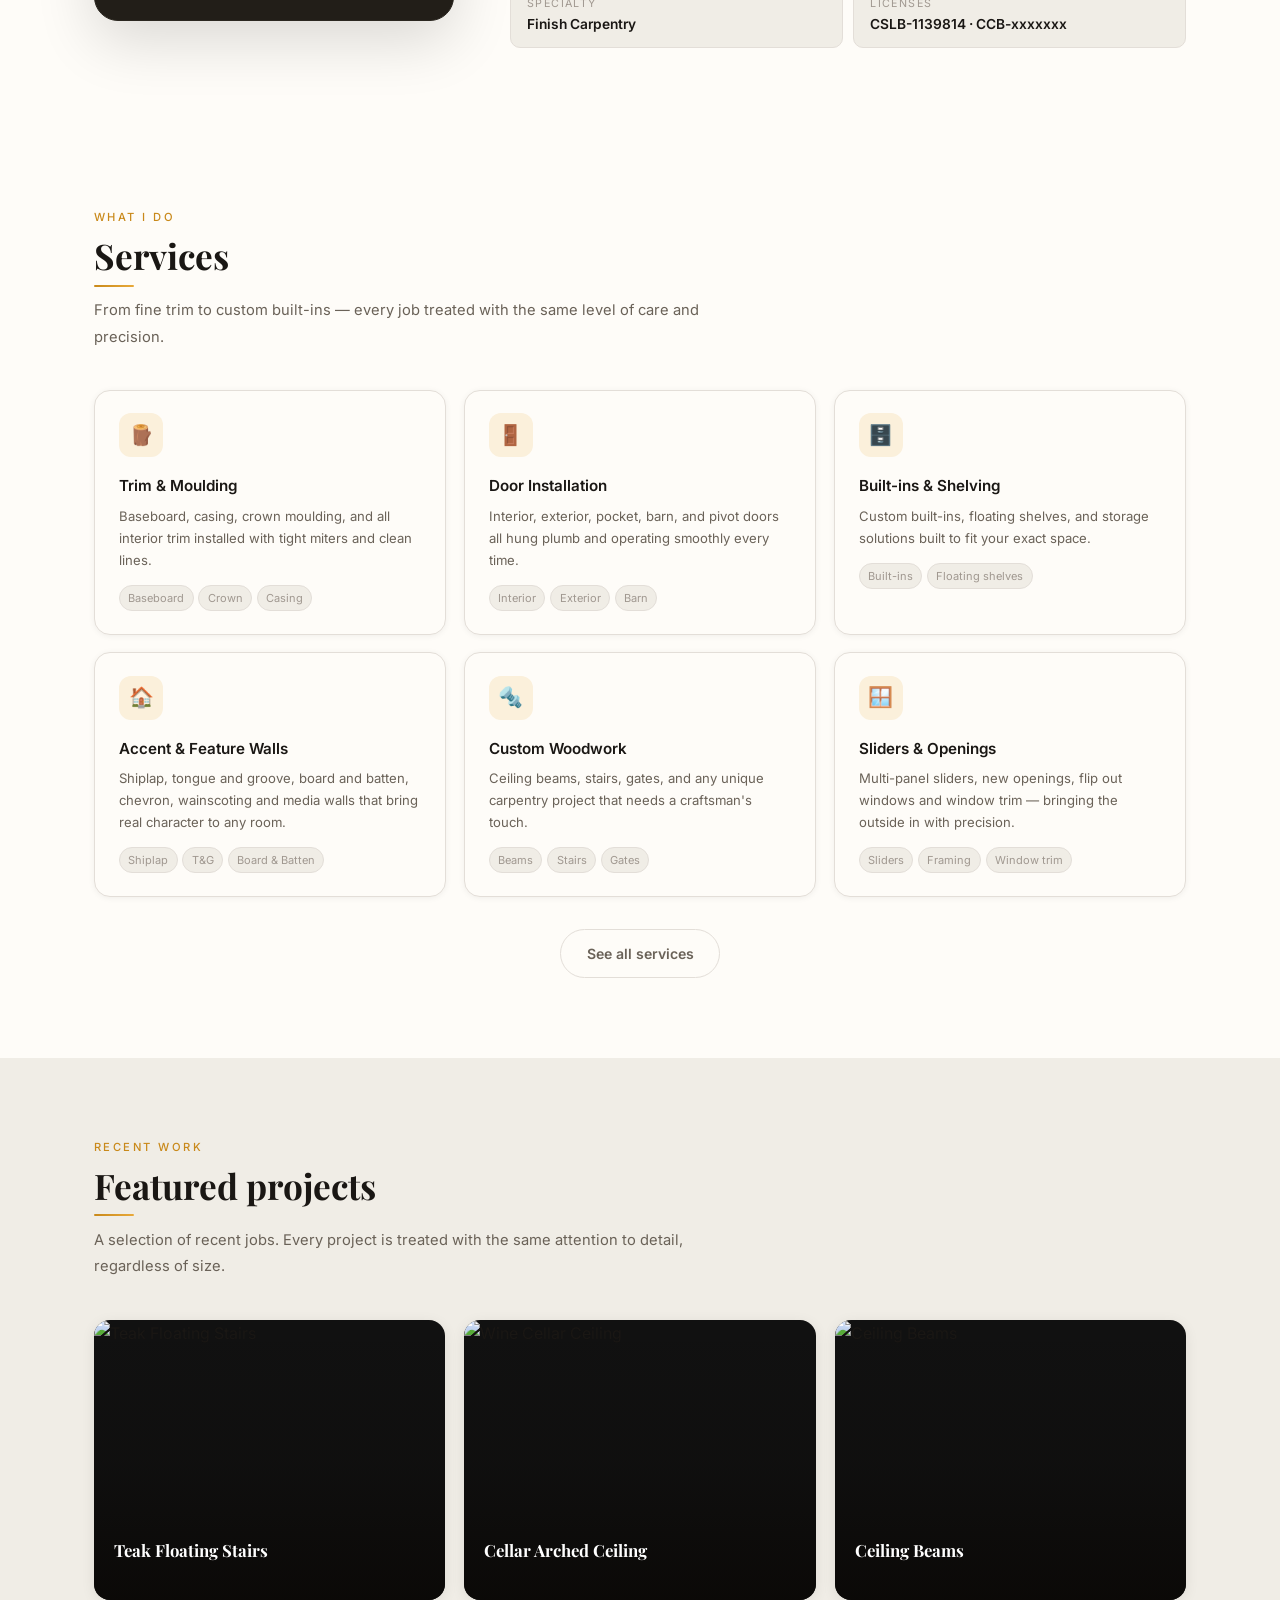
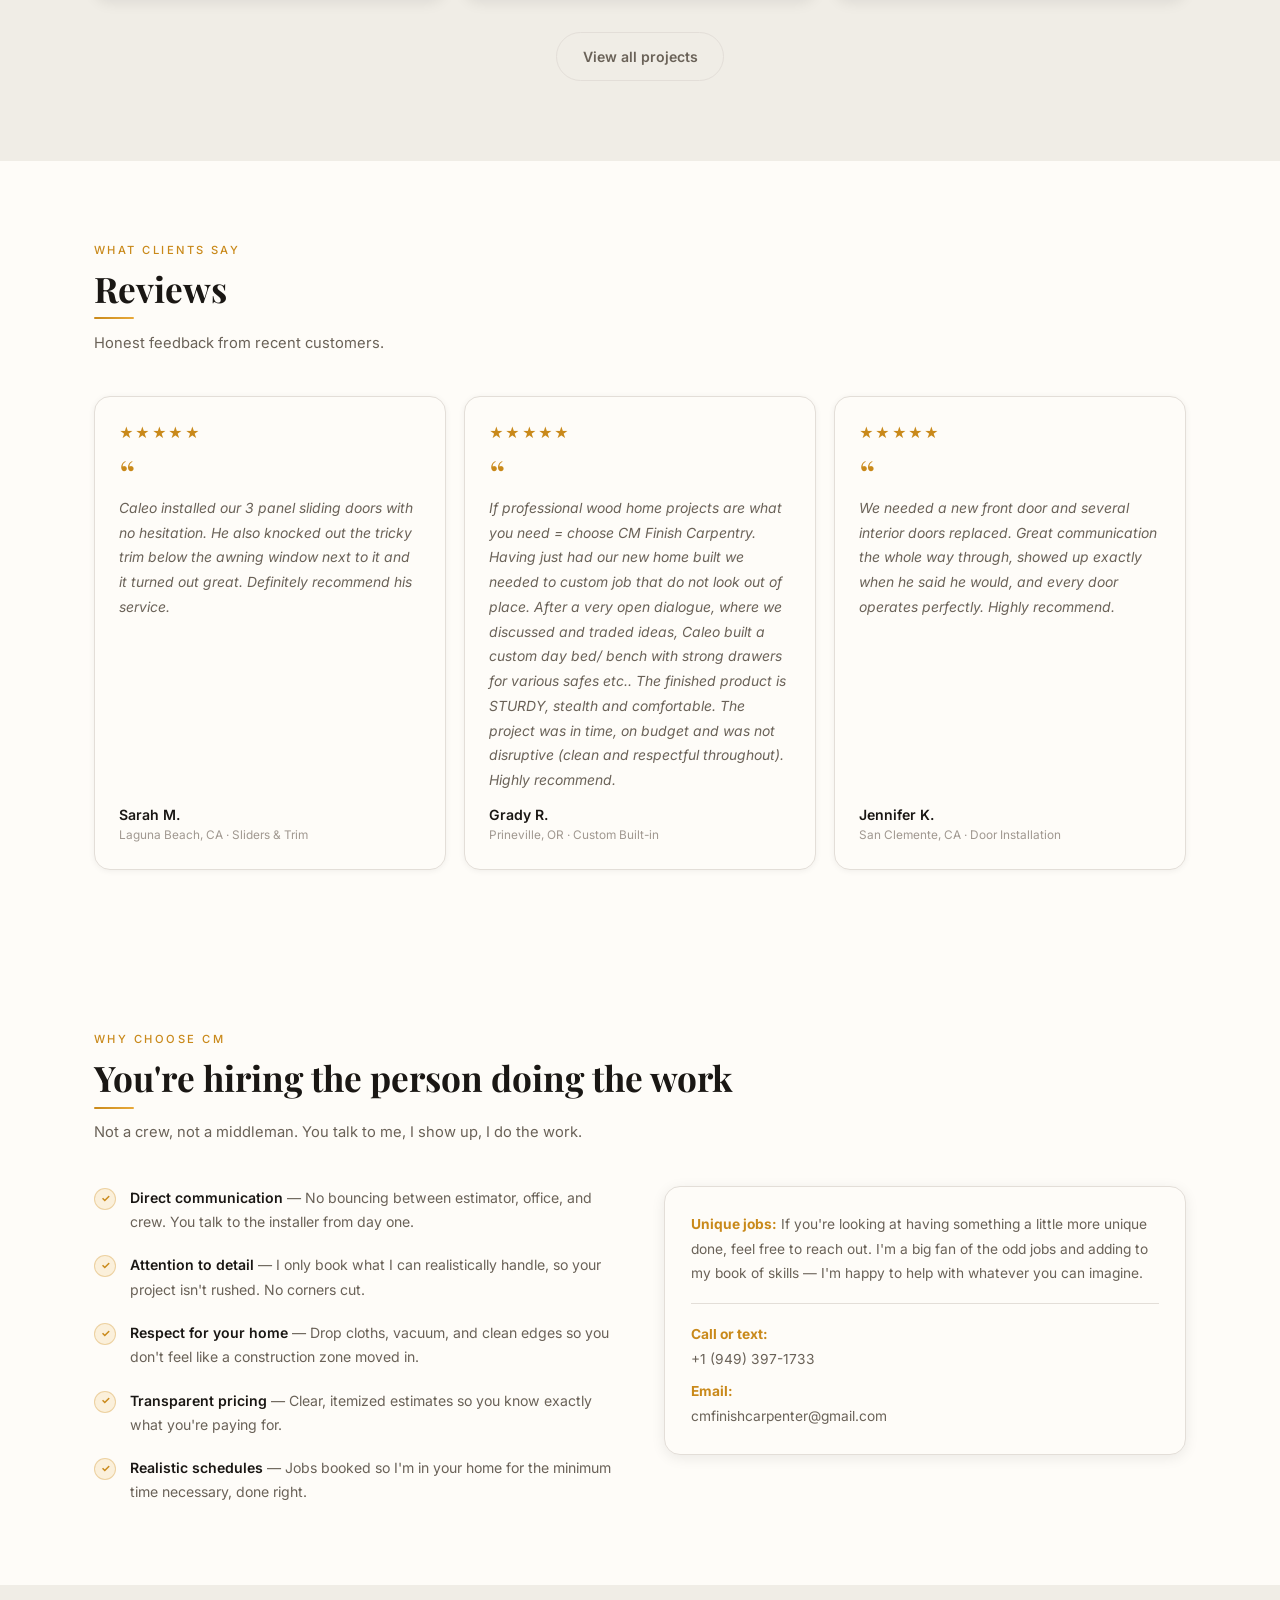
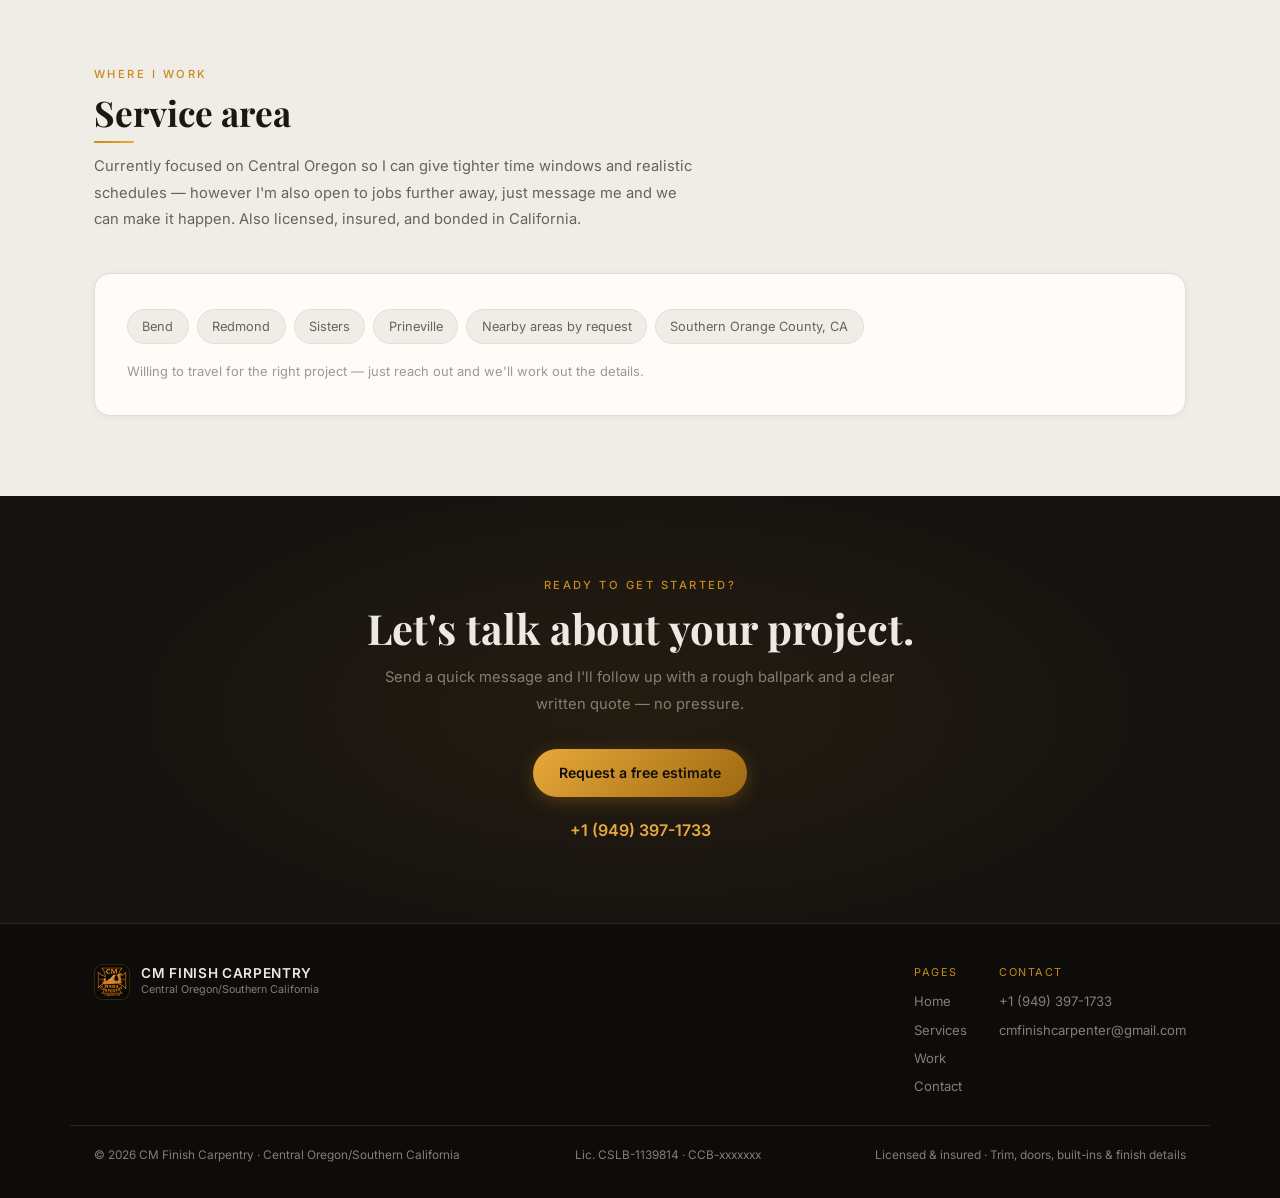
==== commit 34f0a1e0: "Update index.html" ====
--- a/index.html
+++ b/index.html
@@ -104,7 +104,7 @@
       <div class="stat-icon">📍</div>
       <div>
         <div class="stat-text-label">Based in</div>
-        <div class="stat-text-value">Central Oregon</div>
+        <div class="stat-text-value">Central Oregon/Southern California</div>
       </div>
     </div>
     <div class="stat-item reveal reveal-d2">
@@ -418,7 +418,7 @@
         <div class="footer-logo"><img src="logo.png" alt="CM Finish Carpentry"></div>
         <div>
           <div class="footer-brand-name">CM Finish Carpentry</div>
-          <div class="footer-brand-region">Central Oregon</div>
+          <div class="footer-brand-region">Central Oregon/Southern California</div>
         </div>
       </div>
     </div>
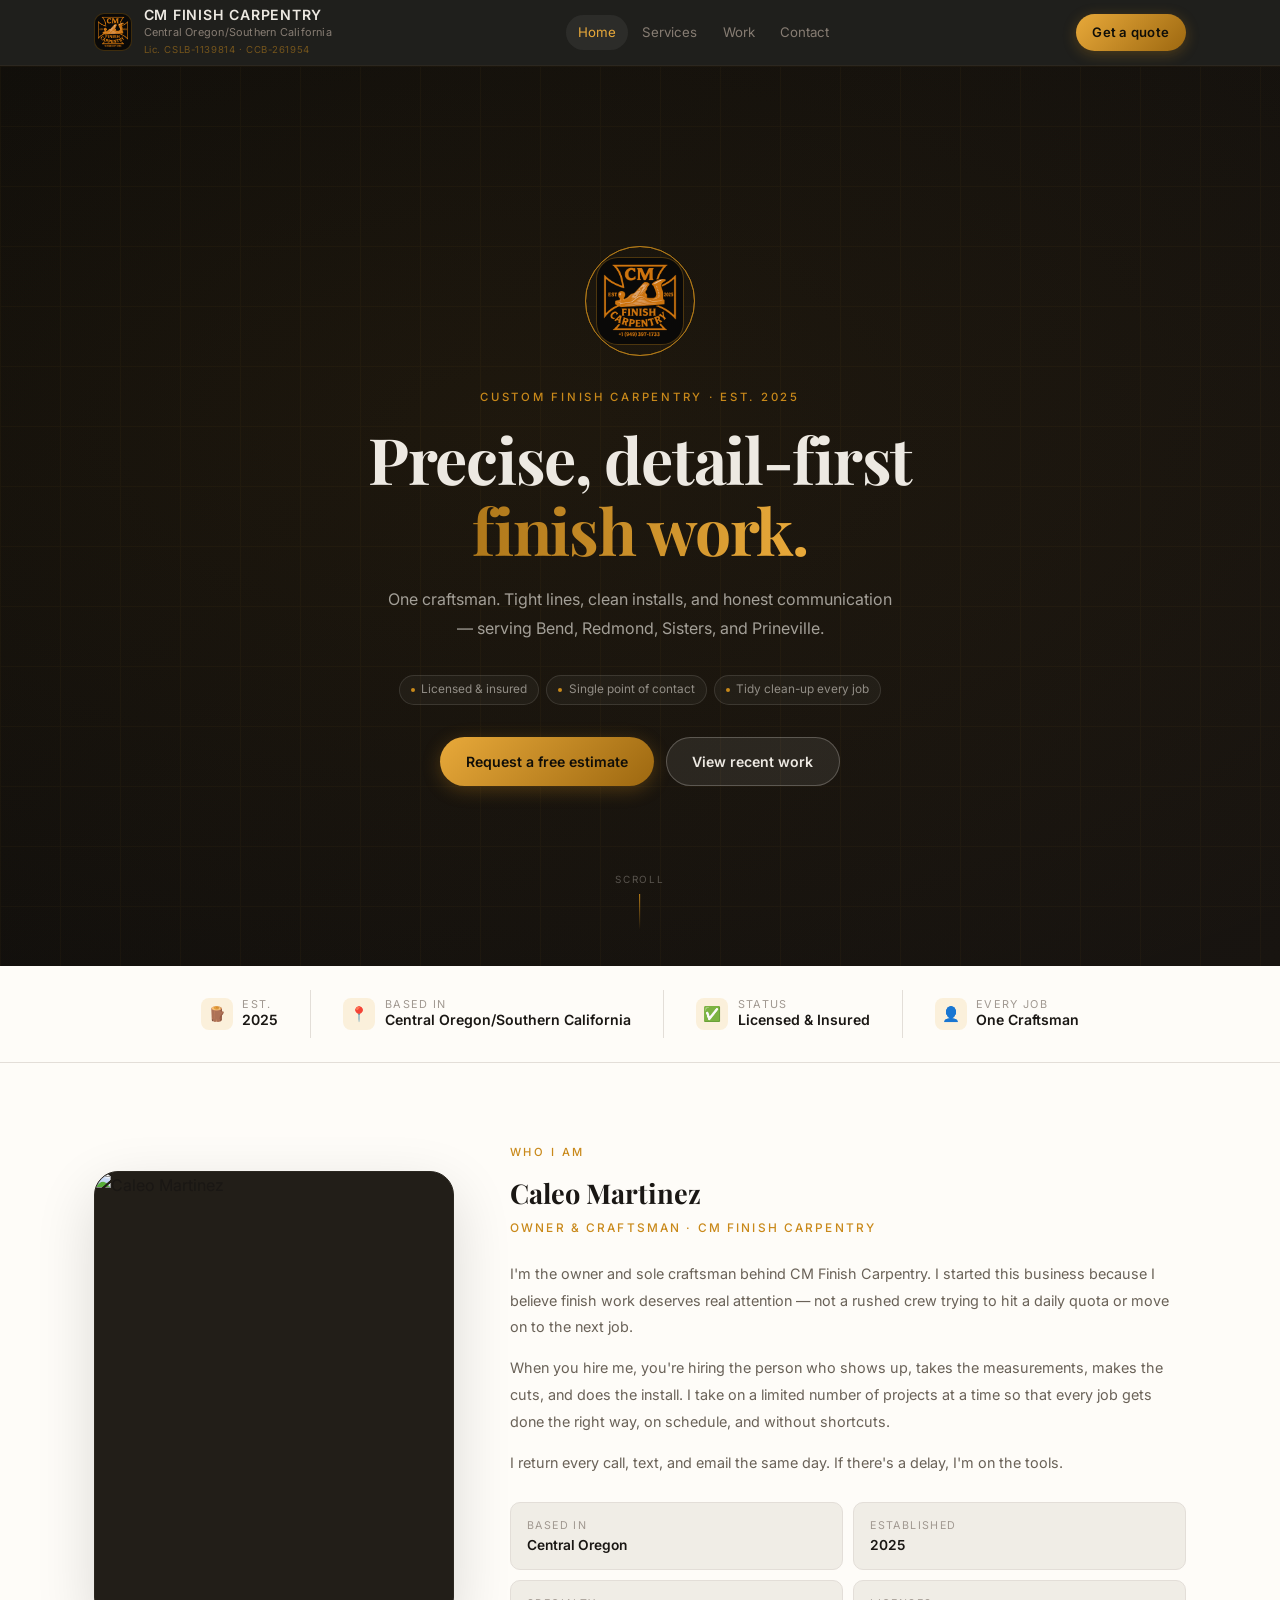
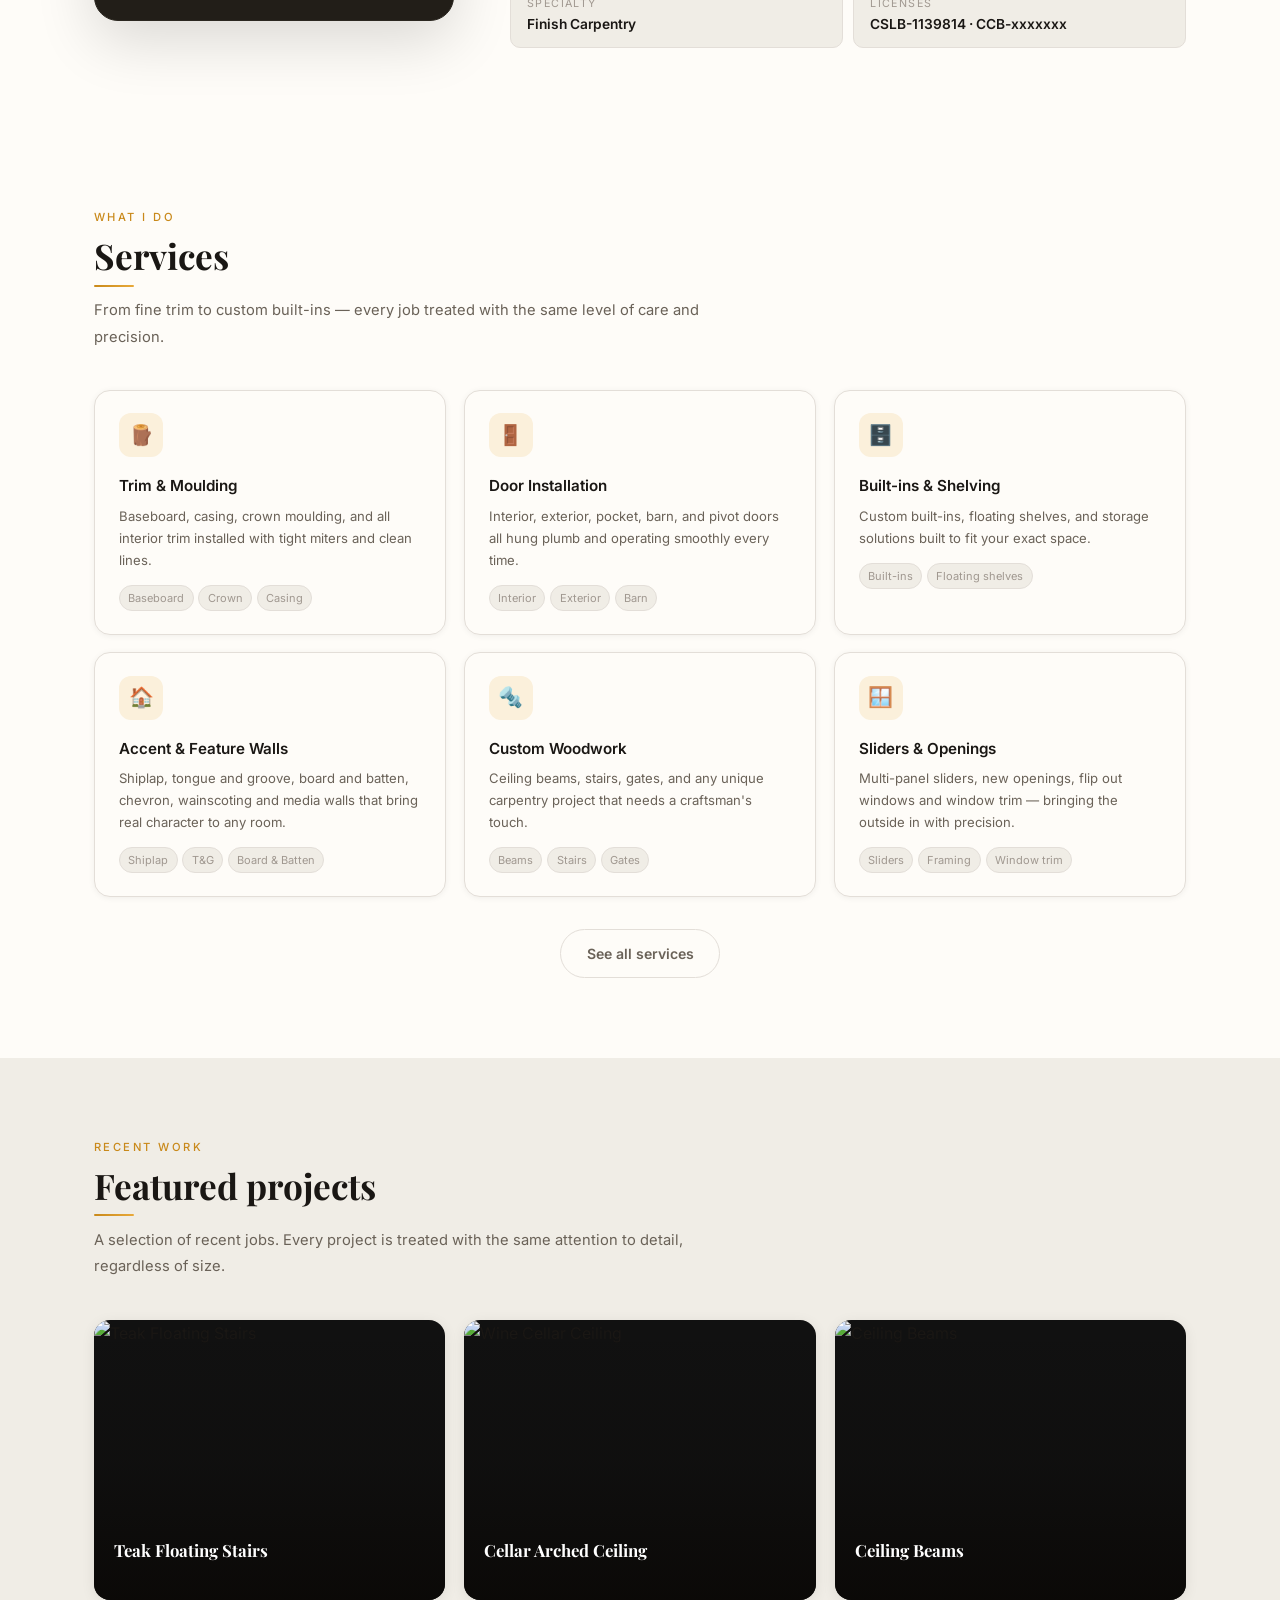
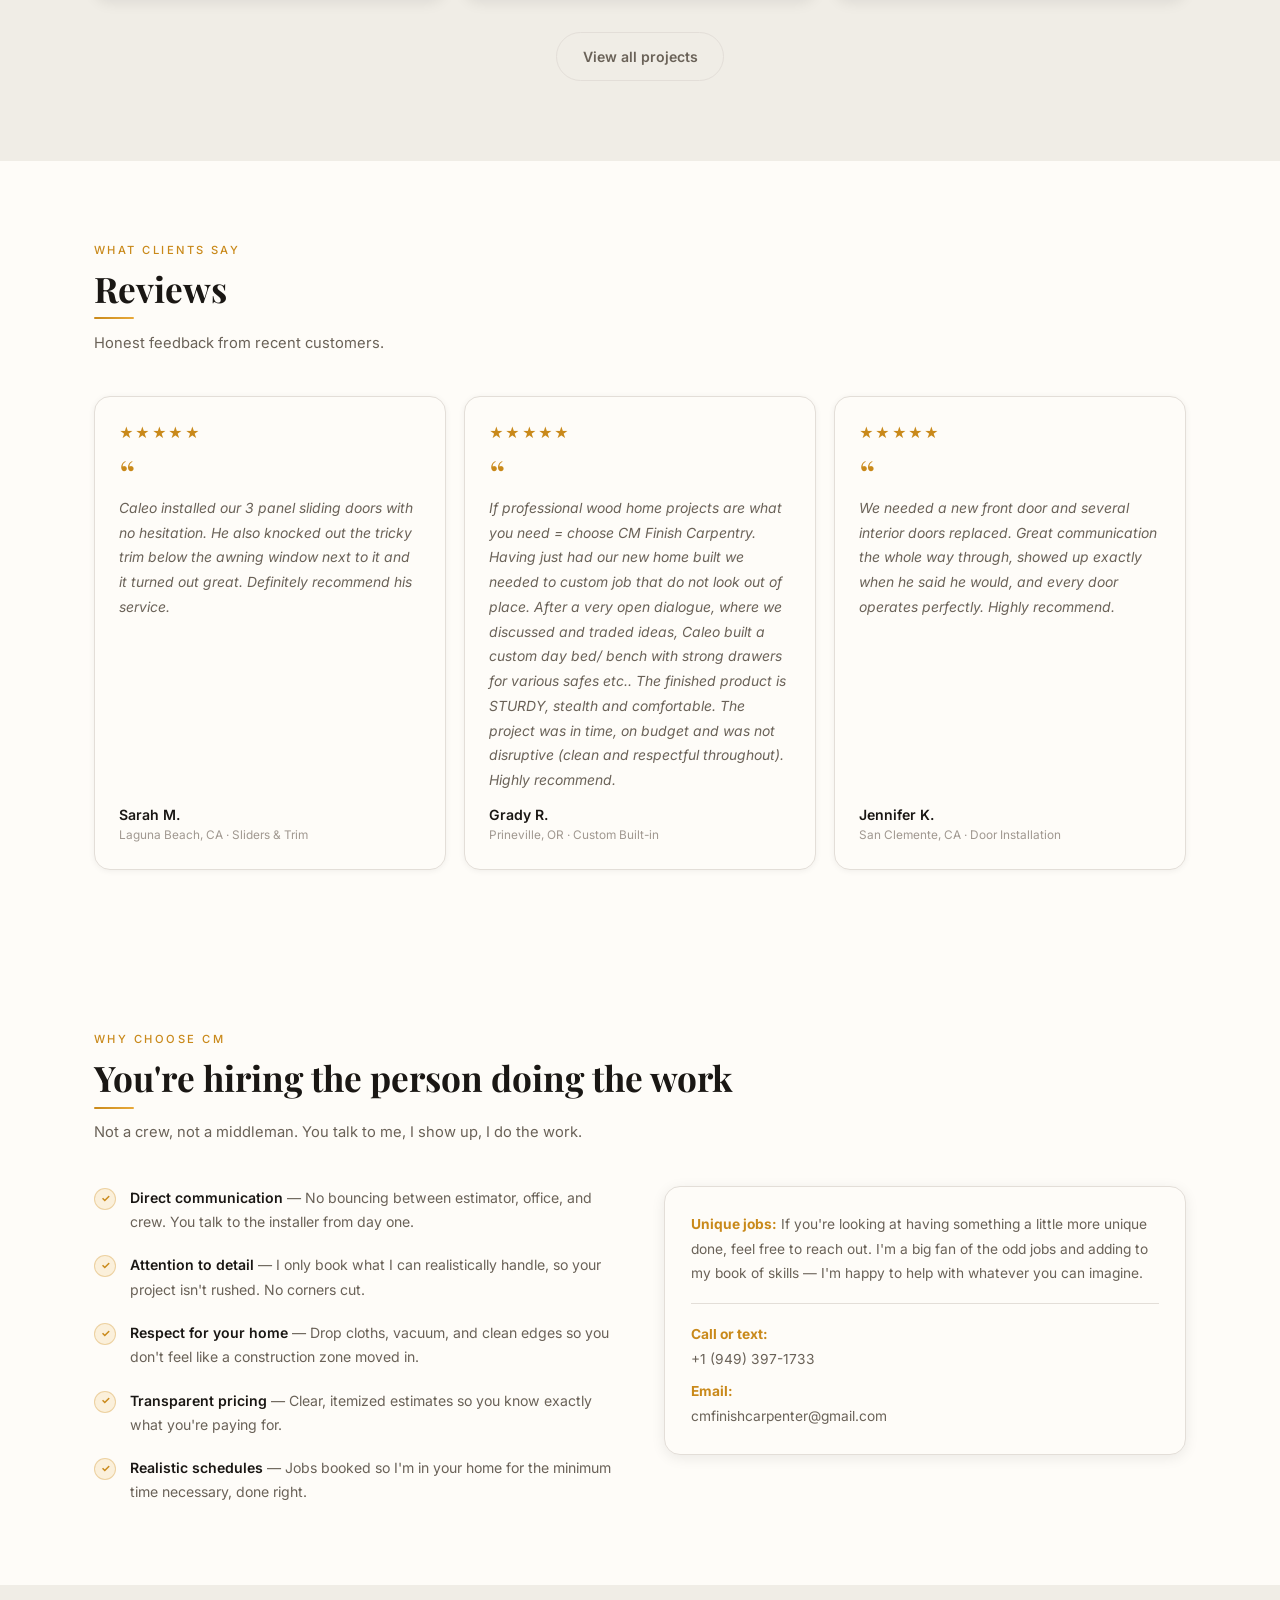
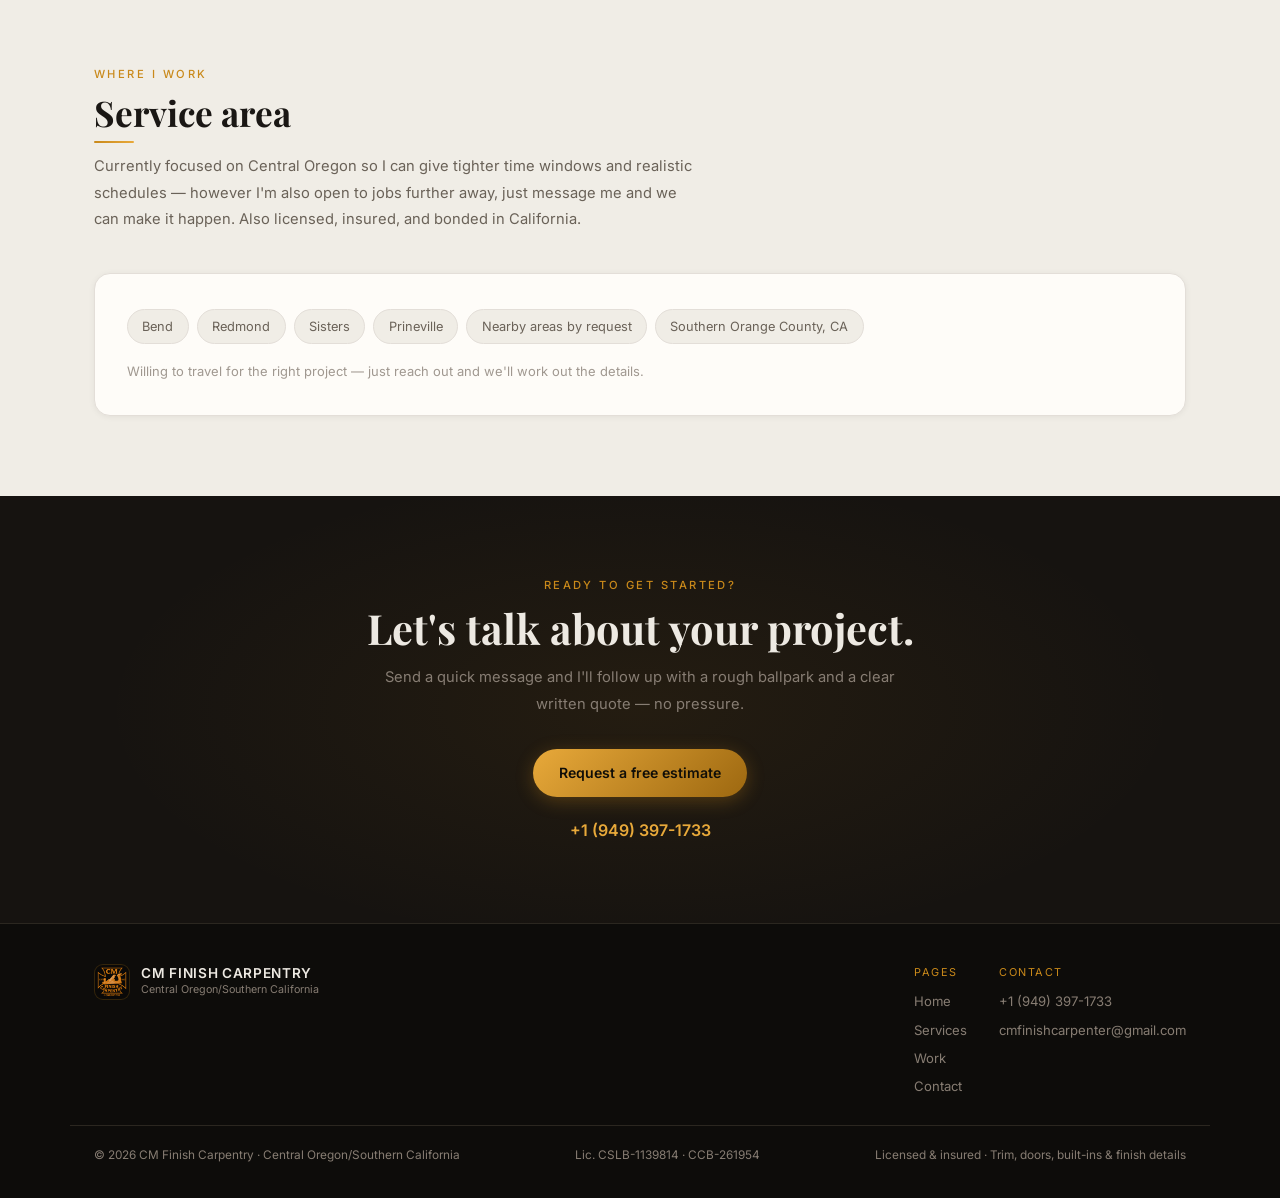
==== commit 9cabd872: "Update index.html" ====
--- a/index.html
+++ b/index.html
@@ -22,7 +22,7 @@
       <div>
         <div class="nav-brand-name">CM Finish Carpentry</div>
         <div class="nav-brand-region">Central Oregon/Southern California</div>
-        <div class="nav-brand-lic">Lic. CSLB-1139814 &middot; CCB-xxxxxxx</div>
+        <div class="nav-brand-lic">Lic. CSLB-1139814 &middot; CCB-261954</div>
       </div>
     </a>
     <nav>
@@ -437,7 +437,7 @@
   </div>
   <div class="footer-bottom">
     <span>&copy; <span id="year"></span> CM Finish Carpentry &middot; Central Oregon/Southern California</span>
-    <span>Lic. CSLB-1139814 &middot; CCB-xxxxxxx</span>
+    <span>Lic. CSLB-1139814 &middot; CCB-261954</span>
     <span>Licensed &amp; insured &middot; Trim, doors, built-ins &amp; finish details</span>
   </div>
 </footer>
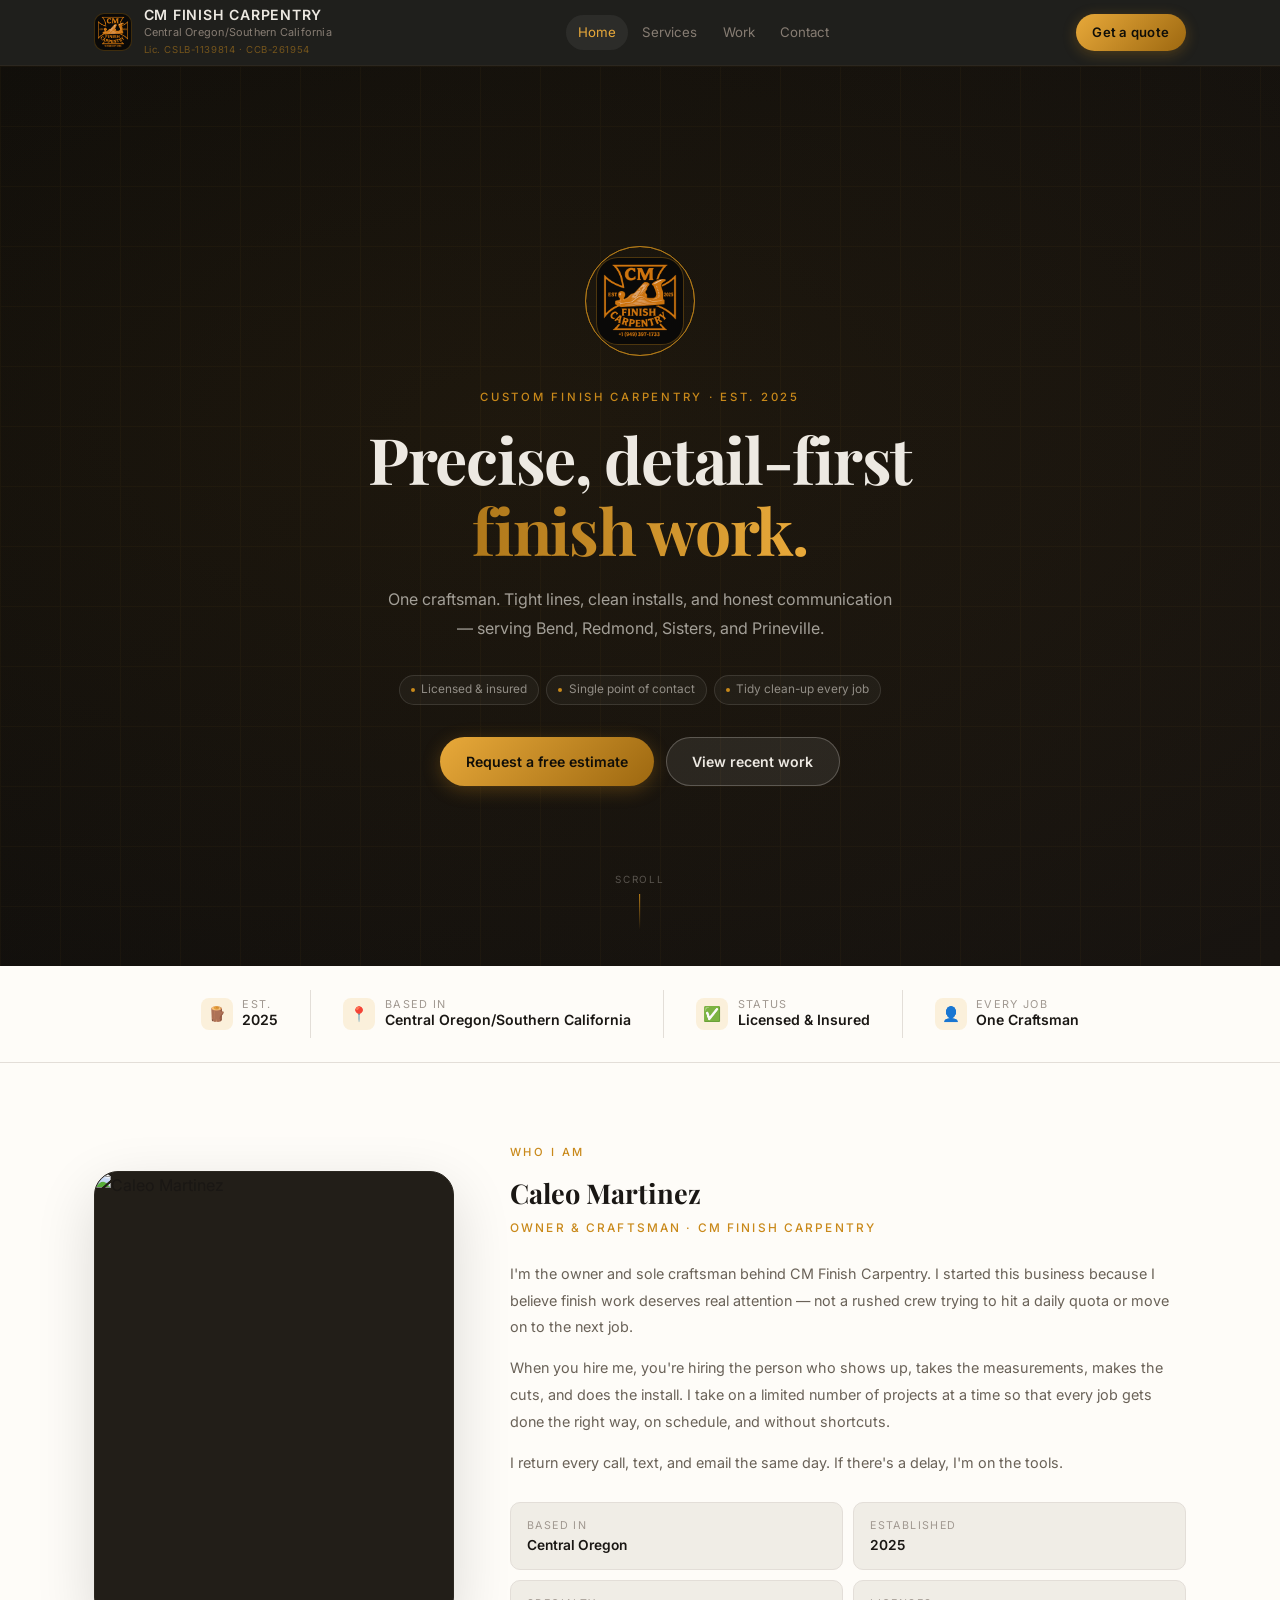
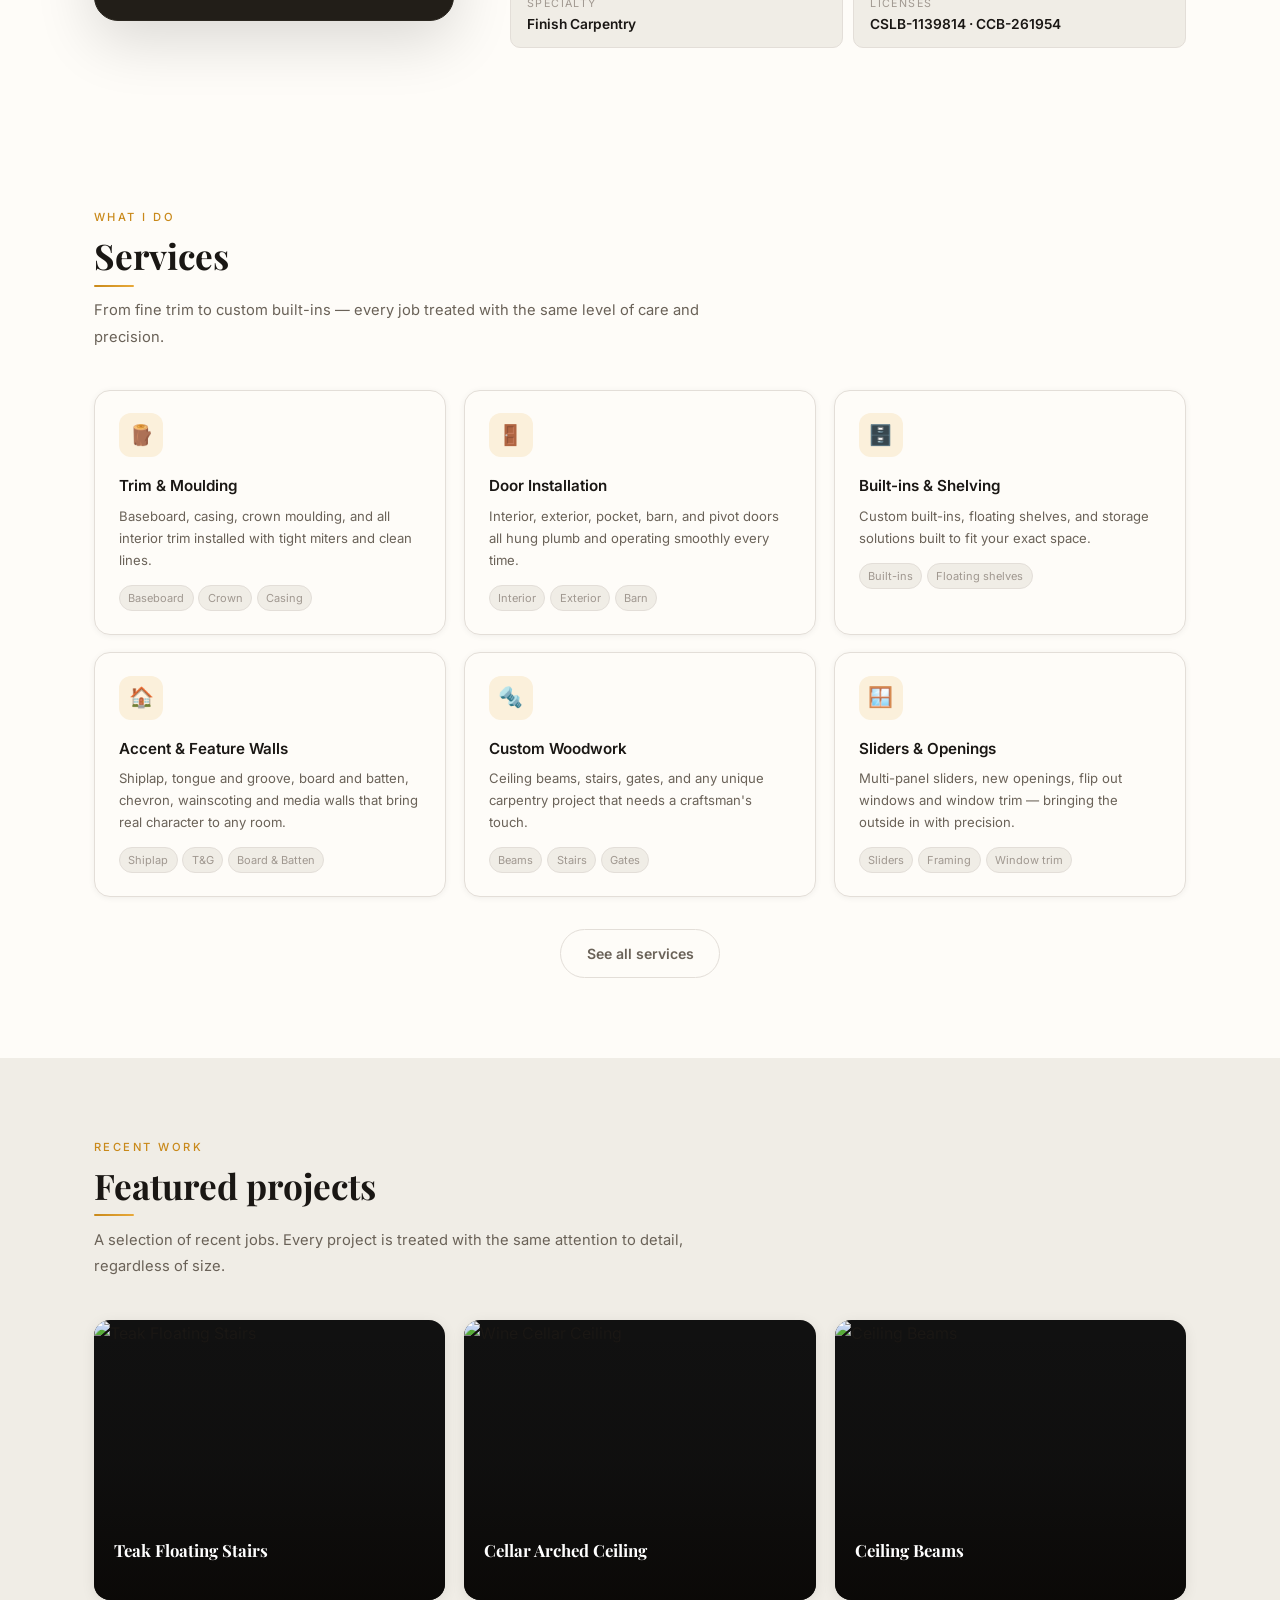
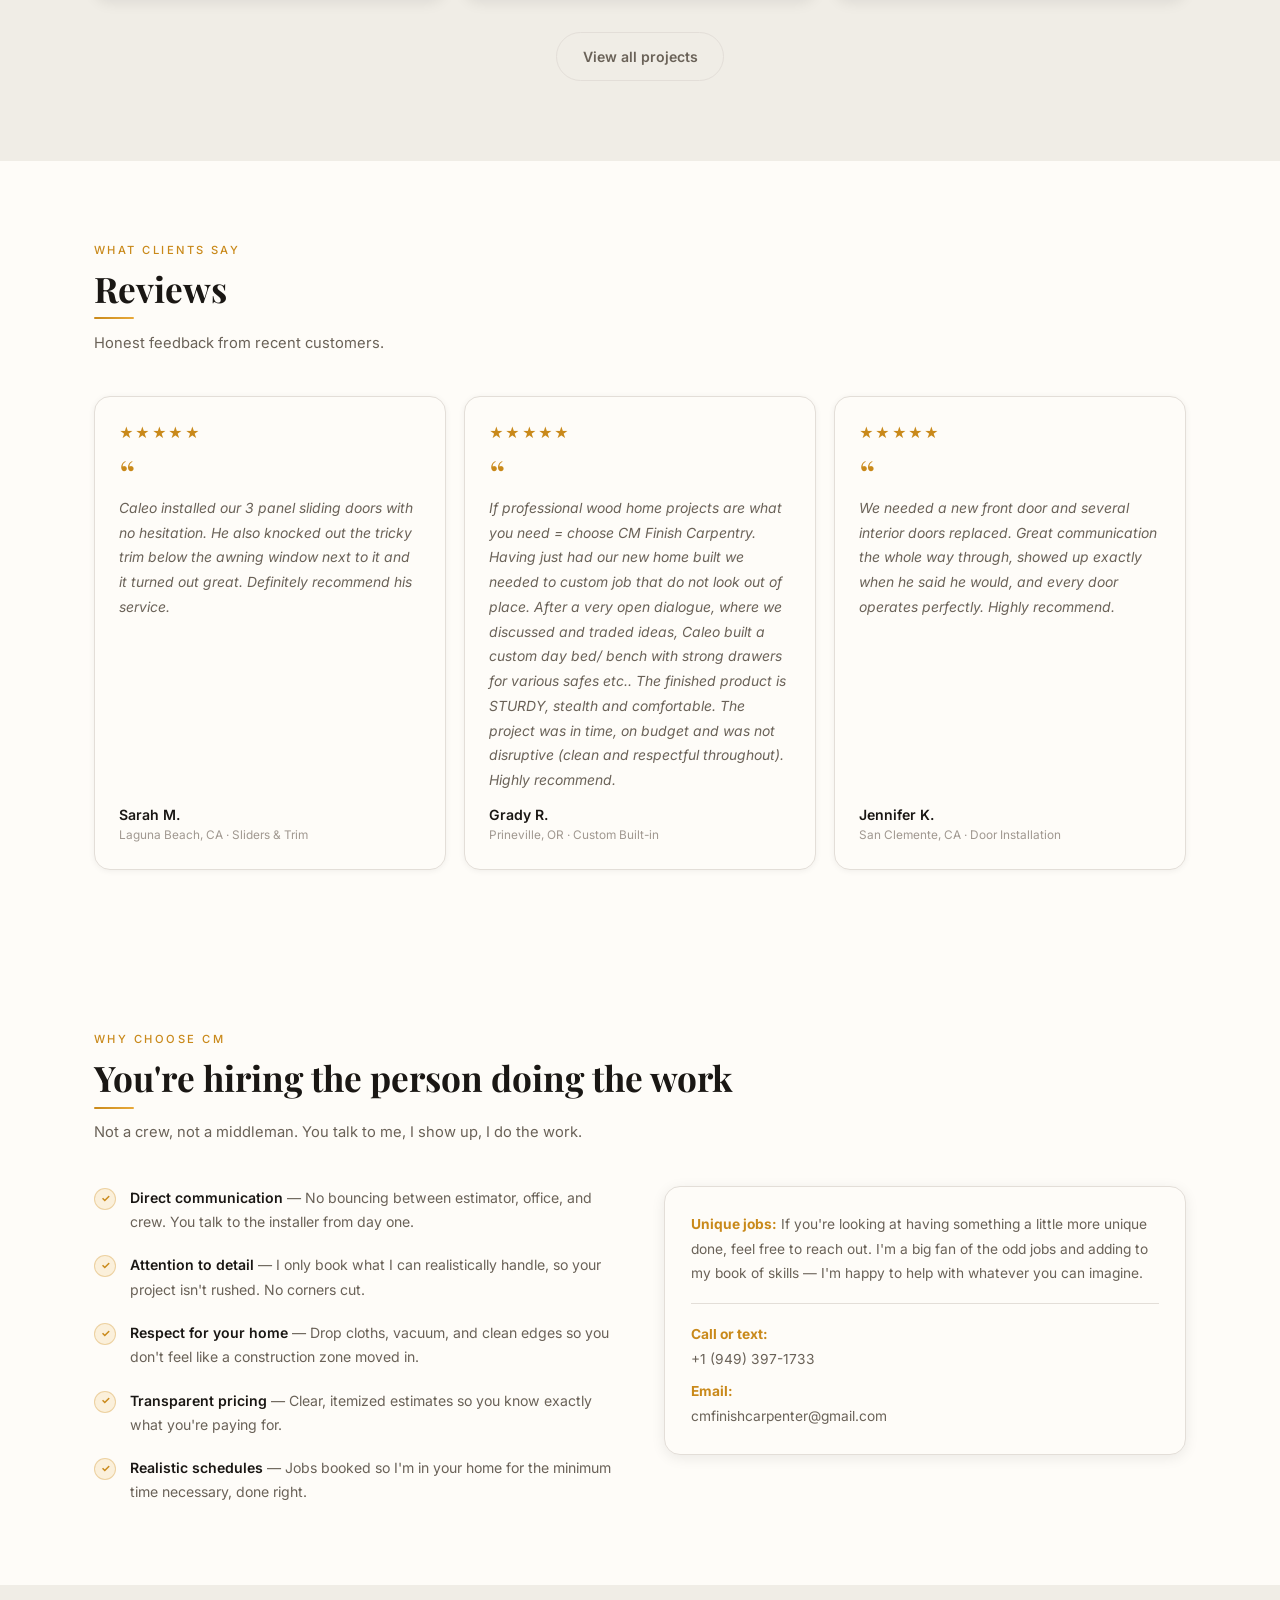
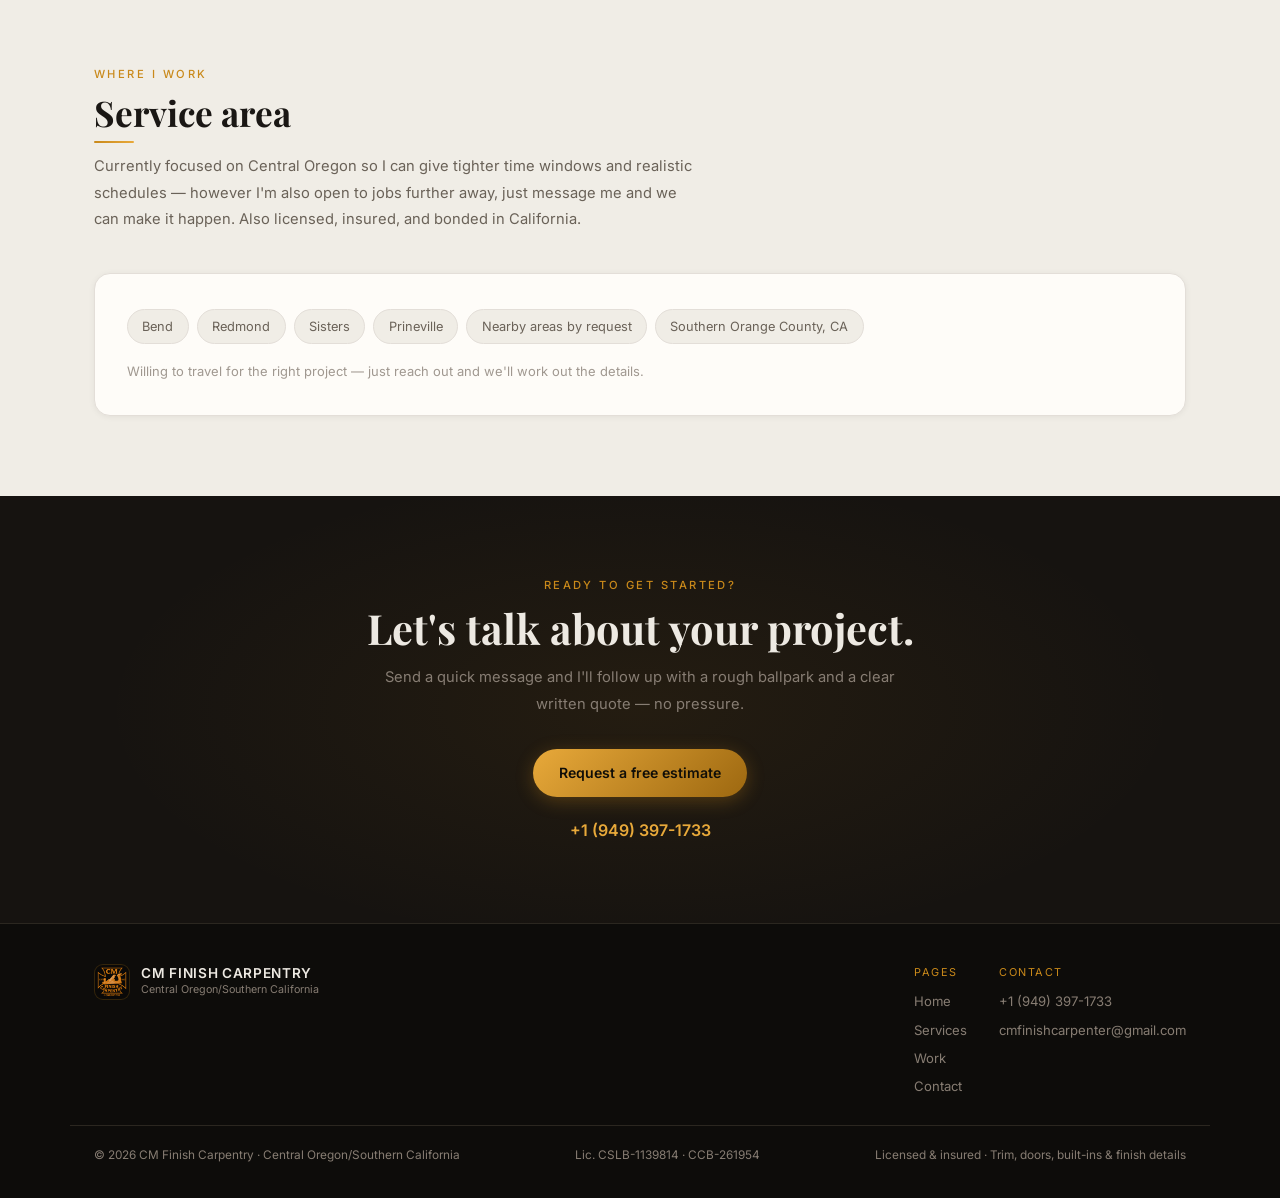
==== commit 750bac55: "Update CCB license number in index.html" ====
--- a/index.html
+++ b/index.html
@@ -165,7 +165,7 @@
           </div>
           <div class="about-fact">
             <div class="about-fact-label">Licenses</div>
-            <div class="about-fact-value">CSLB-1139814 &middot; CCB-xxxxxxx</div>
+            <div class="about-fact-value">CSLB-1139814 &middot; CCB-261954</div>
           </div>
         </div>
       </div>
